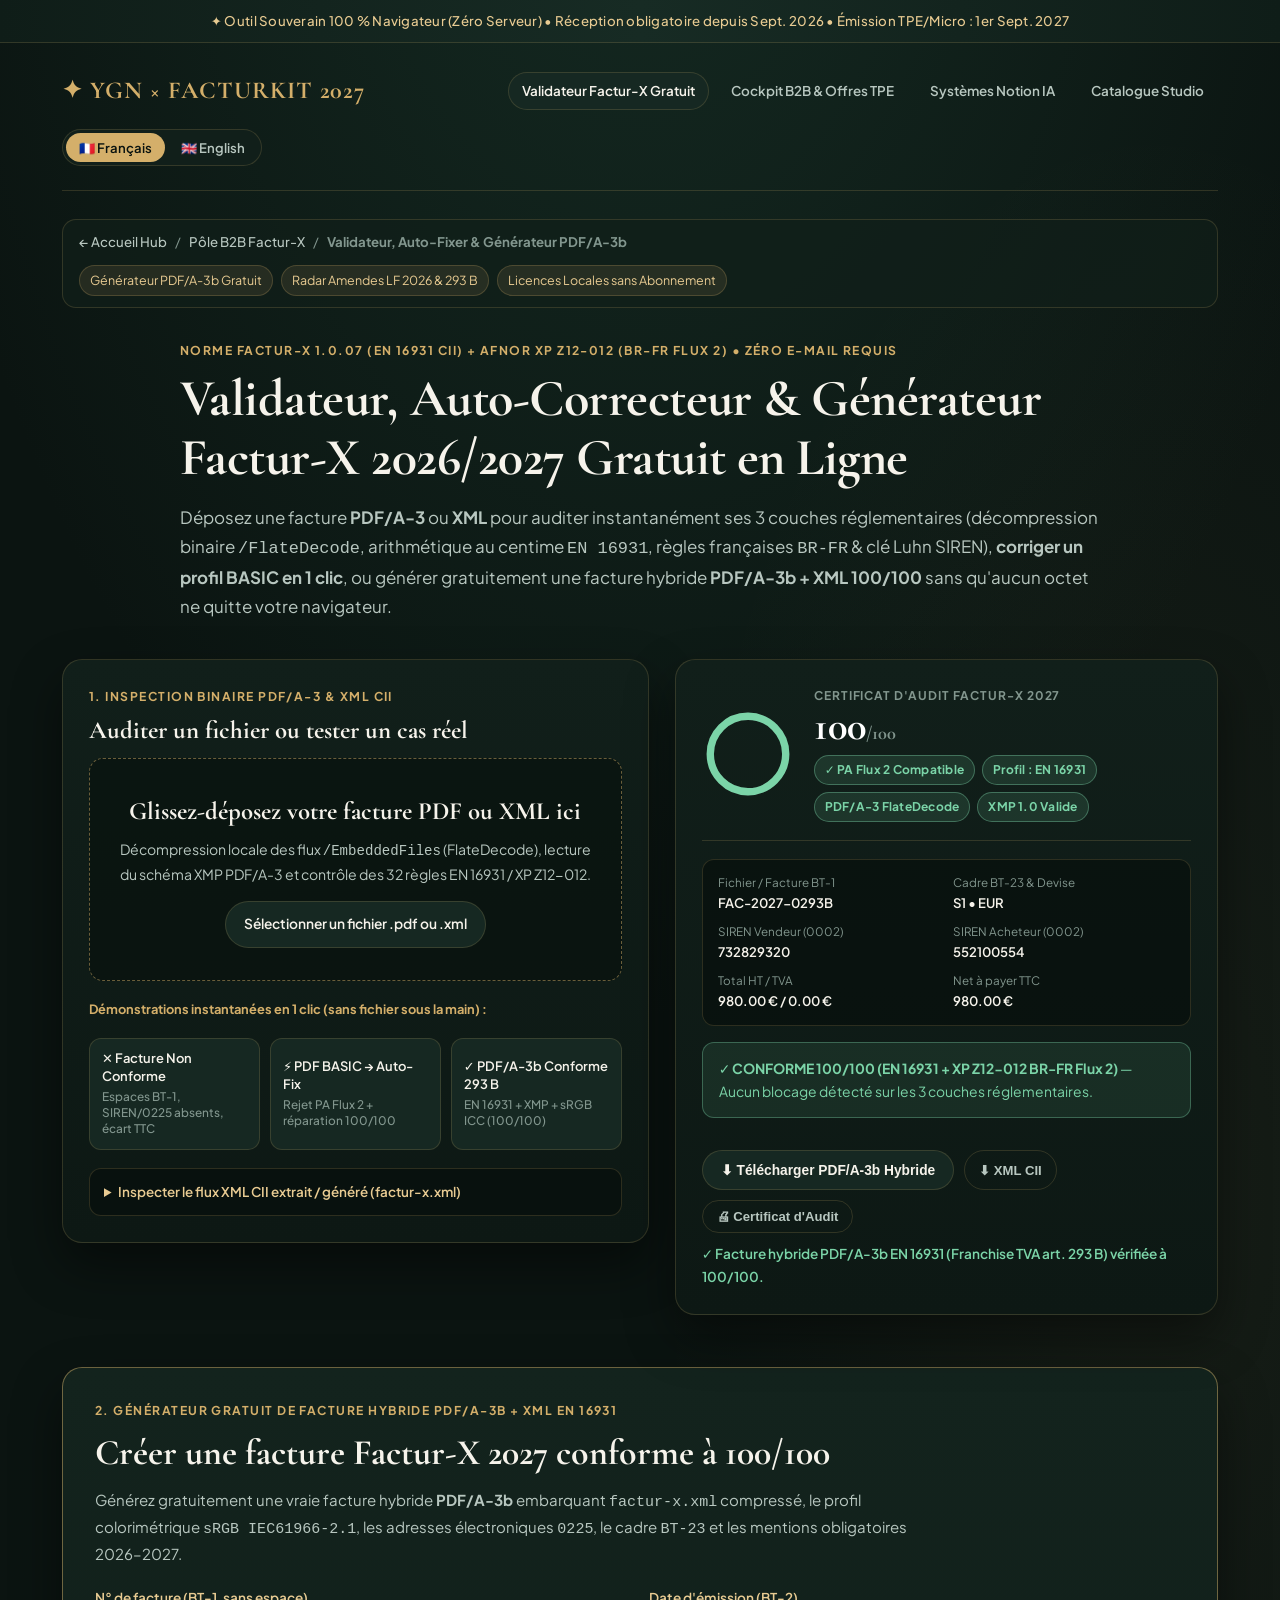
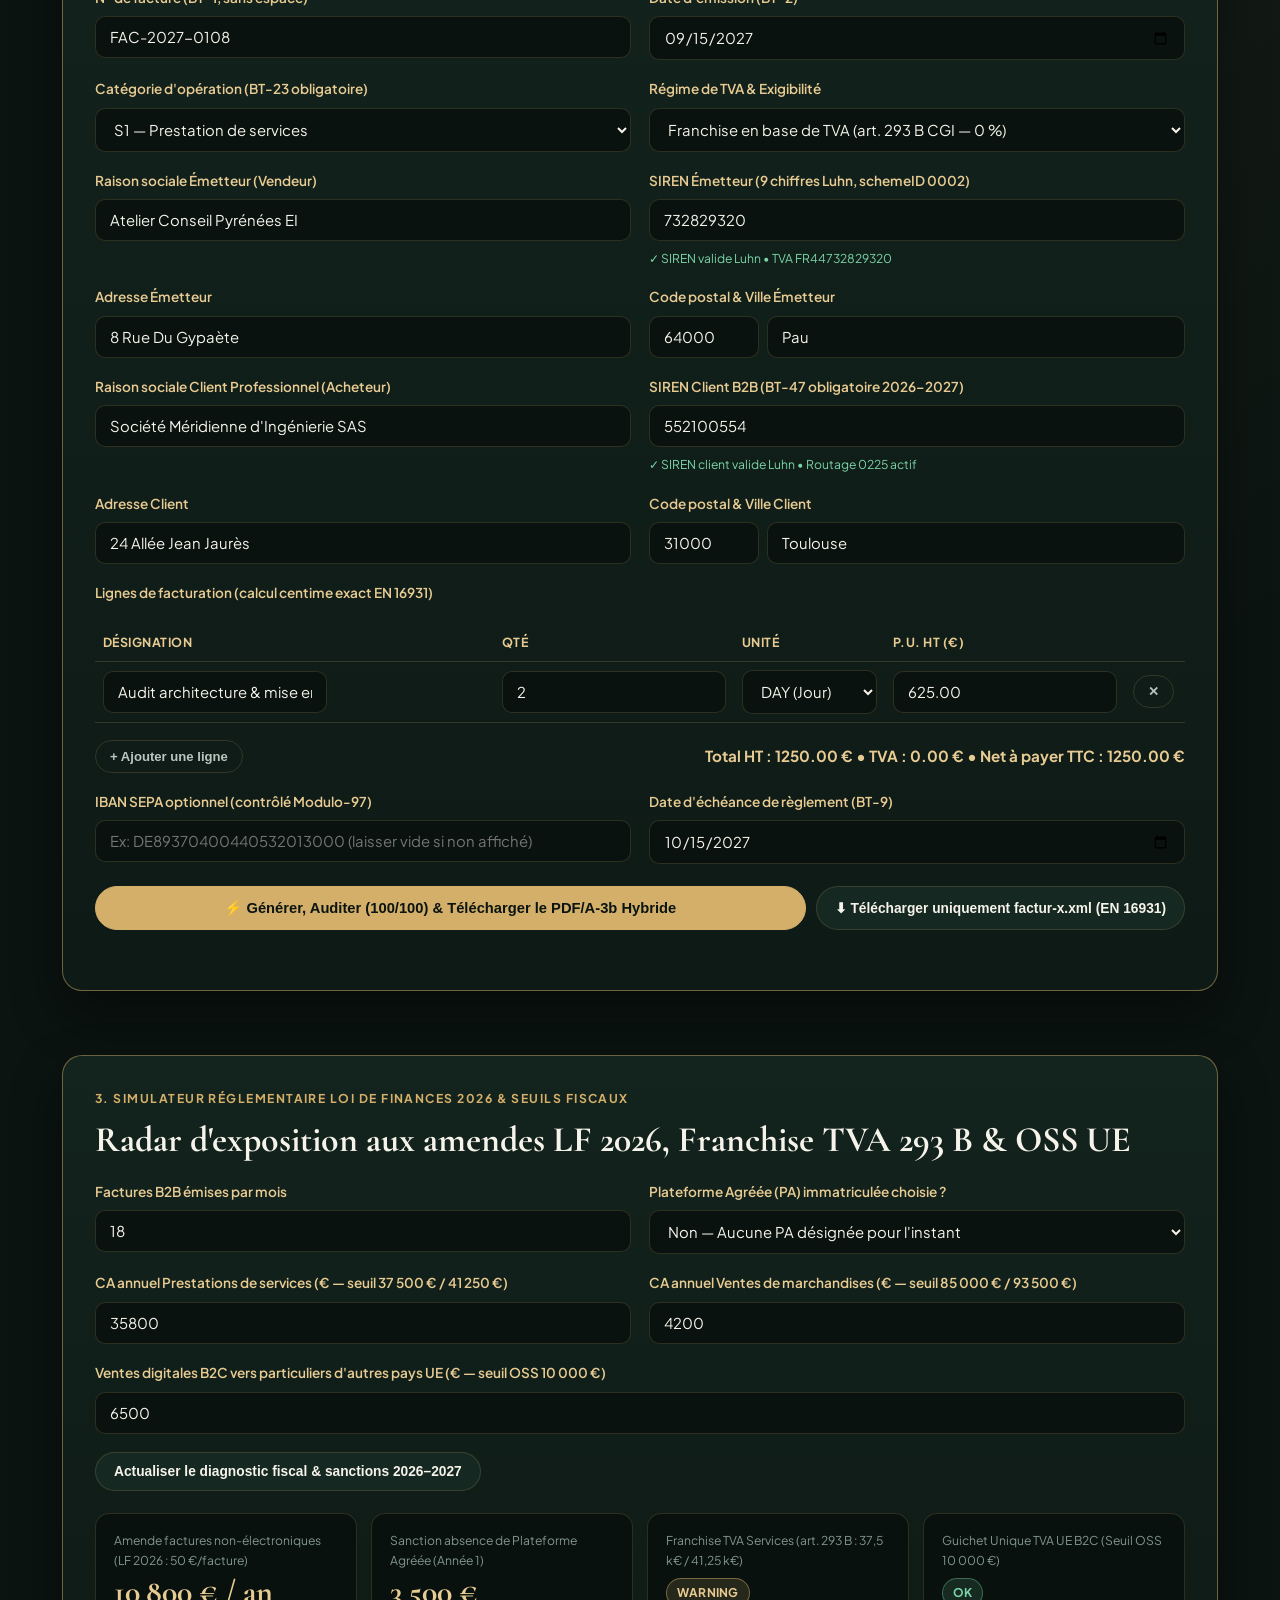
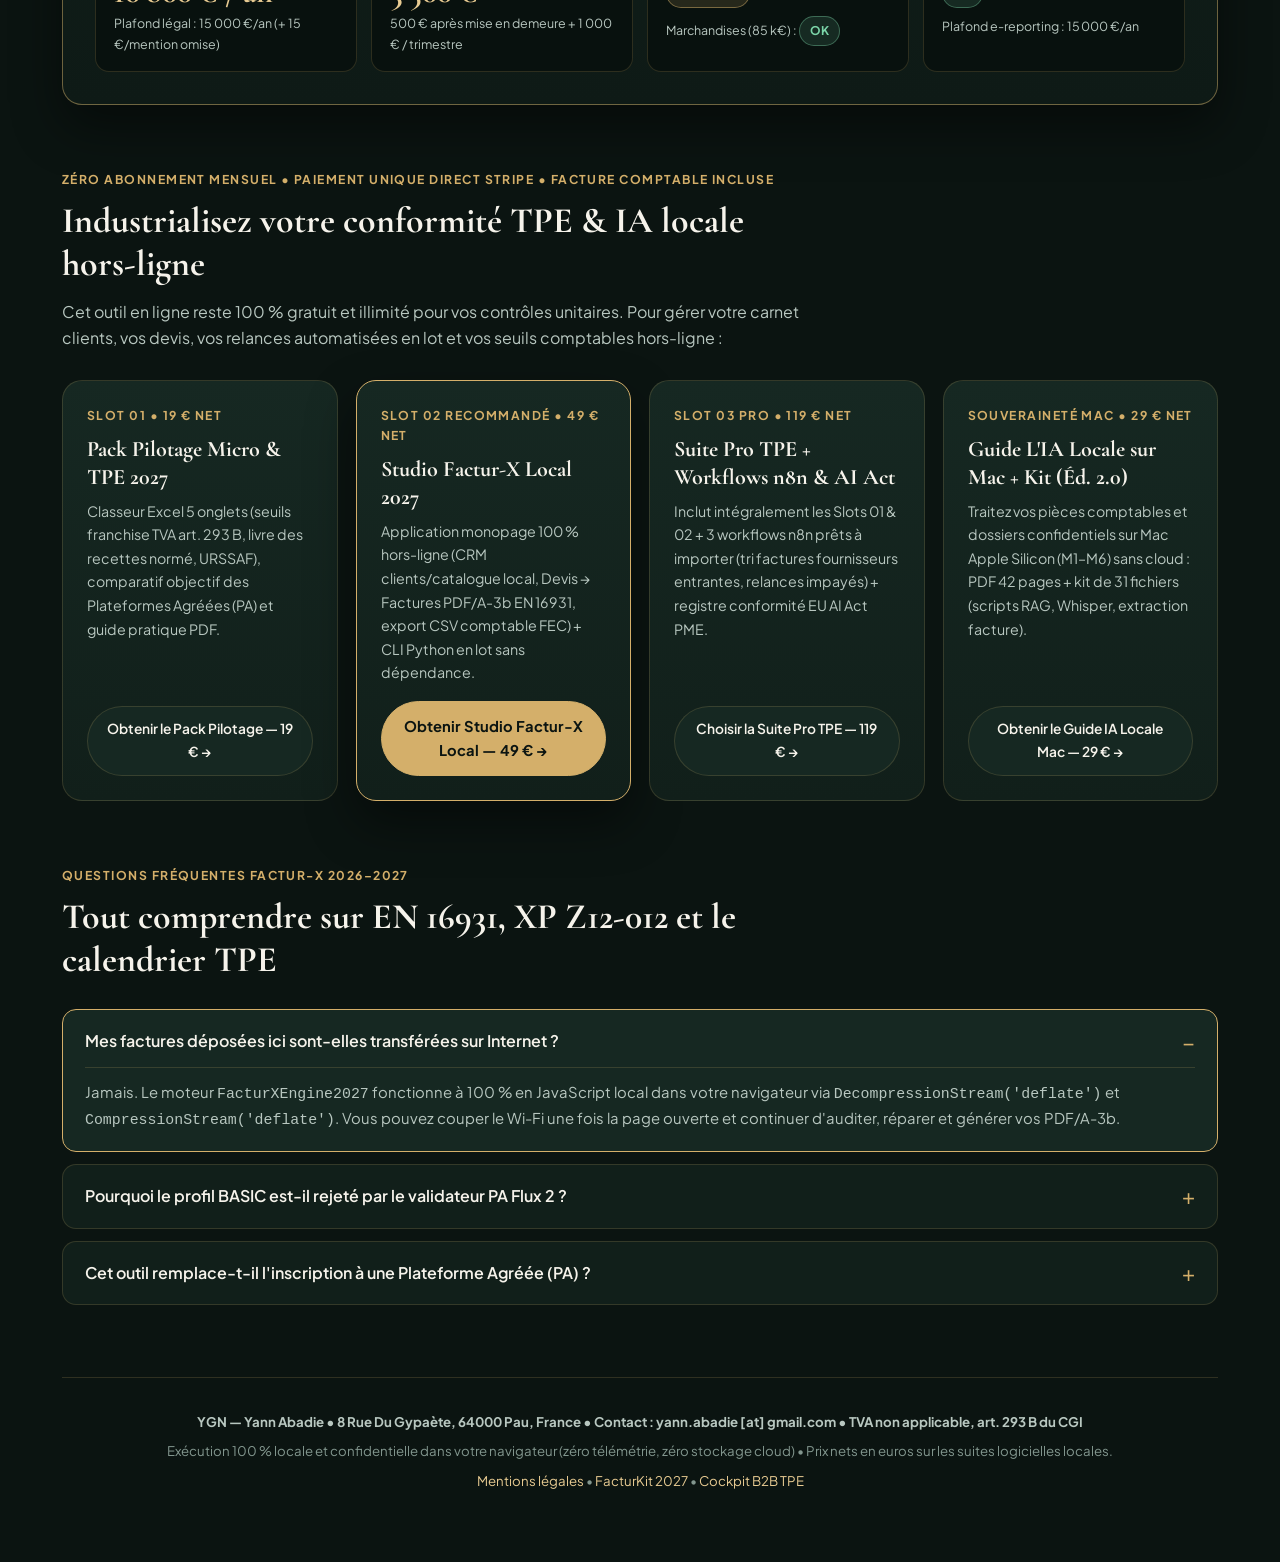
==== index.html @ 2a2b37cd "feat: validateur Factur-X gratuit 2026/2027" ====
<!DOCTYPE html>
<html lang="fr">
<head>
  <meta charset="UTF-8" />
  <meta name="viewport" content="width=device-width, initial-scale=1.0" />
  <title>Validateur, Auto-Correcteur &amp; Générateur Factur-X 2026/2027 Gratuit (EN 16931 + BR-FR) | YGN × FacturKit</title>
  <meta name="description" content="Outil web gratuit 100 % local (zéro envoi serveur) : validez vos factures PDF/A-3 et XML Factur-X 1.0.07 (EN 16931 + AFNOR XP Z12-012 BR-FR Flux 2), corrigez automatiquement un profil BASIC, générez un PDF/A-3b conforme et calculez vos risques LF 2026 / TVA 293 B." />
  <meta name="keywords" content="validateur factur-x gratuit, générateur factur-x en ligne gratuit, en 16931 xp z12-012 br-fr, auto-fix factur-x basic vers en 16931, facturation électronique 2026 2027 micro-entreprise tpe" />
  <link rel="canonical" href="https://yannabadie.github.io/validateur-factur-x/" />
  <meta property="og:type" content="website" />
  <meta property="og:title" content="Validateur &amp; Générateur Factur-X 2026/2027 Gratuit (100 % Navigateur — EN 16931 / BR-FR)" />
  <meta property="og:description" content="Audit PDF/A-3 FlateDecode, validation 3 couches EN 16931 + XP Z12-012, auto-correction en 1 clic, générateur PDF/A-3b hybride et radar fiscal LF 2026." />
  <meta property="og:url" content="https://yannabadie.github.io/validateur-factur-x/" />
  <meta property="og:image" content="https://yannabadie.github.io/validateur-factur-x/previews/b2b_facturkit_pass_preview_800.jpg" />
  <link rel="stylesheet" href="./studio_seo.css" />
  <script type="application/ld+json">
{
  "@context": "https://schema.org",
  "@type": "SoftwareApplication",
  "name": "Validateur, Auto-Correcteur & Générateur Factur-X 2026/2027 (EN 16931 + XP Z12-012)",
  "applicationCategory": "BusinessApplication",
  "operatingSystem": "All (100% Client-Side Web Browser)",
  "url": "https://yannabadie.github.io/validateur-factur-x/",
  "description": "Extracteur PDF/A-3 FlateDecode, validateur Factur-X 1.0.07 EN 16931 et AFNOR XP Z12-012 (BR-FR Flux 2), auto-correcteur 1 clic, générateur PDF/A-3b hybride et simulateur d'amendes LF 2026 / franchise TVA art. 293 B.",
  "offers": {
    "@type": "Offer",
    "price": "0.00",
    "priceCurrency": "EUR"
  },
  "author": {
    "@type": "Organization",
    "name": "YGN — FacturKit 2027"
  }
}
  </script>
  <script type="application/ld+json">
{
  "@context": "https://schema.org",
  "@type": "Product",
  "name": "Studio Factur-X Local 2027 — Logiciel B2B Hors-Ligne Sans Abonnement (EN 16931 / PDF-A3b)",
  "description": "Suite logicielle locale et confidentielle pour TPE, micro-entrepreneurs et cabinets : Studio Web hors-ligne monopage, CLI Python en lot, générateur devis/factures hybrides PDF/A-3b EN 16931 et contrôle Luhn SIREN / BR-FR.",
  "image": [
    "https://yannabadie.github.io/validateur-factur-x/previews/b2b_facturkit_pass_preview_800.jpg"
  ],
  "sku": "FK27-S02-STUDIO",
  "brand": {
    "@type": "Brand",
    "name": "YGN — FacturKit 2027"
  },
  "offers": {
    "@type": "Offer",
    "url": "https://buy.stripe.com/4gMcN40sY41Zf5N1aV2cg06",
    "price": "49.00",
    "priceCurrency": "EUR",
    "availability": "https://schema.org/InStock",
    "priceValidUntil": "2027-12-31",
    "seller": {
      "@type": "Organization",
      "name": "YGN — Yann Abadie"
    }
  }
}
  </script>
  <script type="application/ld+json">
{
  "@context": "https://schema.org",
  "@type": "FAQPage",
  "mainEntity": [
    {
      "@type": "Question",
      "name": "Mes factures PDF ou XML sont-elles envoyées sur un serveur lors de l'audit ?",
      "acceptedAnswer": {
        "@type": "Answer",
        "text": "Non. L'extraction du flux FlateDecode PDF/A-3, l'analyse XML CII D16B, l'auto-correction EN 16931 et la génération PDF/A-3b s'exécutent intégralement dans la mémoire locale de votre navigateur via les API Web Streams natives. Aucune donnée fiscale ou client ne quitte votre poste."
      }
    },
    {
      "@type": "Question",
      "name": "Pourquoi une facture Factur-X au profil MINIMUM ou BASIC est-elle signalée comme rejetée en Flux 2 ?",
      "acceptedAnswer": {
        "@type": "Answer",
        "text": "Dans le cadre de la réforme française 2026-2027 (norme AFNOR XP Z12-012), le socle cible exigé par les Plateformes Agréées (PA) pour l'échange inter-entreprises en Flux 2 est le profil EN 16931 (ou EXTENDED), incluant le cadre BT-23, les adresses électroniques schemeID 0225 et les notes codifiées PMD/PMT/AAB."
      }
    },
    {
      "@type": "Question",
      "name": "Quelles sont les sanctions prévues par la Loi de Finances 2026 en cas de non-conformité ?",
      "acceptedAnswer": {
        "@type": "Answer",
        "text": "L'article 1737 II du CGI prévoit une amende de 50 € par facture non émise au format électronique structuré (plafonnée à 15 000 € par an), 15 € par mention obligatoire manquante ou inexacte, ainsi qu'une pénalité d'absence de désignation de Plateforme Agréée (500 € après mise en demeure puis 1 000 € par trimestre)."
      }
    },
    {
      "@type": "Question",
      "name": "Comment fonctionne la Franchise en base de TVA (art. 293 B du CGI) dans un XML EN 16931 ?",
      "acceptedAnswer": {
        "@type": "Answer",
        "text": "Une facture en franchise de TVA doit déclarer un code catégorie TVA 'E' à 0.00 %, le code motif officiel 'VATEX-FR-FRANCHISE', la mention 'TVA non applicable, art. 293 B du CGI' et un identifiant fiscal vendeur SpecifiedTaxRegistration avec schemeID='FC' (SIREN) ou 'VA'."
      }
    }
  ]
}
  </script>
  <style>
    .fx-hero {
      max-width: 920px;
      margin: 0 auto 38px;
      text-align: left;
    }
    .fx-workspace-tabs {
      display: flex;
      gap: 10px;
      flex-wrap: wrap;
      margin-bottom: 24px;
      padding-bottom: 14px;
      border-bottom: 1px solid var(--border-subtle);
    }
    .fx-tab-btn {
      background: var(--surface-1);
      color: var(--text-soft);
      border: 1px solid var(--border-subtle);
      border-radius: var(--radius-pill);
      padding: 10px 18px;
      font-family: inherit;
      font-size: 0.88rem;
      font-weight: 600;
      cursor: pointer;
      transition: background 0.18s ease, color 0.18s ease, border-color 0.18s ease;
    }
    .fx-tab-btn:hover {
      color: var(--text-main);
      border-color: var(--border-strong);
    }
    .fx-tab-btn.active {
      background: var(--gold);
      color: #08110e;
      border-color: var(--gold);
    }
    .fx-audit-layout {
      display: grid;
      grid-template-columns: 1.08fr 1fr;
      gap: 26px;
      align-items: start;
      margin-bottom: 52px;
    }
    .fx-panel {
      background: linear-gradient(180deg, var(--surface-1) 0%, #0d1814 100%);
      border: 1px solid var(--border-subtle);
      border-radius: var(--radius-lg);
      padding: 26px;
      box-shadow: var(--shadow-elevated);
    }
    .fx-dropzone {
      border: 1.5px dashed var(--border-strong);
      border-radius: var(--radius-md);
      background: rgba(9, 18, 15, 0.72);
      padding: 32px 22px;
      text-align: center;
      cursor: pointer;
      transition: background 0.2s ease, border-color 0.2s ease, transform 0.18s ease;
    }
    .fx-dropzone:hover,
    .fx-dropzone.dragover {
      background: rgba(28, 50, 42, 0.68);
      border-color: var(--gold-bright);
      transform: translateY(-1px);
    }
    .fx-dropzone-title {
      font-family: 'Cormorant Garamond', Georgia, serif;
      font-size: 1.55rem;
      font-weight: 700;
      color: var(--text-main);
      margin-bottom: 6px;
    }
    .fx-dropzone-sub {
      font-size: 0.88rem;
      color: var(--text-soft);
      max-width: 480px;
      margin: 0 auto 14px;
    }
    .fx-demo-bar {
      display: grid;
      grid-template-columns: repeat(3, 1fr);
      gap: 10px;
      margin-top: 18px;
    }
    .fx-demo-btn {
      background: var(--surface-2);
      color: var(--text-main);
      border: 1px solid var(--border-subtle);
      border-radius: 12px;
      padding: 11px 12px;
      font-family: inherit;
      font-size: 0.81rem;
      font-weight: 600;
      text-align: left;
      cursor: pointer;
      line-height: 1.38;
      transition: border-color 0.18s ease, background 0.18s ease, transform 0.18s ease;
    }
    .fx-demo-btn:hover {
      border-color: var(--gold);
      background: var(--surface-3);
      transform: translateY(-1px);
    }
    .fx-demo-btn small {
      display: block;
      color: var(--text-muted);
      font-weight: 500;
      margin-top: 3px;
      font-size: 0.74rem;
    }
    .fx-score-header {
      display: flex;
      align-items: center;
      gap: 20px;
      padding-bottom: 18px;
      margin-bottom: 18px;
      border-bottom: 1px solid var(--border-subtle);
    }
    .fx-gauge {
      width: 92px;
      height: 92px;
      flex-shrink: 0;
    }
    .fx-gauge-bg {
      fill: none;
      stroke: rgba(255, 255, 255, 0.08);
      stroke-width: 8;
    }
    .fx-gauge-fg {
      fill: none;
      stroke: var(--gold);
      stroke-width: 8;
      stroke-linecap: round;
      transform: rotate(-90deg);
      transform-origin: 50% 50%;
      transition: stroke-dashoffset 0.35s ease, stroke 0.25s ease;
    }
    .fx-score-big {
      font-family: 'Cormorant Garamond', Georgia, serif;
      font-size: 2.55rem;
      font-weight: 700;
      line-height: 1;
      color: #fff;
    }
    .fx-badge-row {
      display: flex;
      flex-wrap: wrap;
      gap: 7px;
      margin-top: 8px;
    }
    .fx-pill {
      display: inline-flex;
      align-items: center;
      padding: 4px 10px;
      border-radius: var(--radius-pill);
      font-size: 0.75rem;
      font-weight: 700;
      letter-spacing: 0.02em;
      border: 1px solid var(--border-subtle);
      background: var(--surface-2);
      color: var(--text-soft);
    }
    .fx-pill.ok {
      background: rgba(123, 212, 168, 0.13);
      color: var(--success);
      border-color: rgba(123, 212, 168, 0.38);
    }
    .fx-pill.err {
      background: rgba(240, 140, 140, 0.13);
      color: var(--danger);
      border-color: rgba(240, 140, 140, 0.38);
    }
    .fx-pill.warn {
      background: rgba(212, 175, 106, 0.15);
      color: var(--gold-bright);
      border-color: var(--border-strong);
    }
    .fx-summary-kv {
      display: grid;
      grid-template-columns: repeat(2, 1fr);
      gap: 8px 14px;
      background: rgba(7, 14, 12, 0.65);
      border: 1px solid var(--border-subtle);
      border-radius: 12px;
      padding: 13px 15px;
      margin-bottom: 16px;
      font-size: 0.82rem;
    }
    .fx-summary-kv div span {
      color: var(--text-muted);
      display: block;
      font-size: 0.73rem;
    }
    .fx-summary-kv div strong {
      color: var(--text-main);
      font-weight: 600;
    }
    .fx-error-list {
      display: flex;
      flex-direction: column;
      gap: 9px;
      max-height: 310px;
      overflow-y: auto;
      margin-bottom: 16px;
    }
    .fx-error-item {
      background: rgba(240, 140, 140, 0.07);
      border: 1px solid rgba(240, 140, 140, 0.28);
      border-radius: 10px;
      padding: 10px 13px;
      font-size: 0.83rem;
      color: var(--text-main);
    }
    .fx-error-item code {
      font-weight: 700;
      color: var(--danger);
      margin-right: 6px;
    }
    .fx-ok-banner {
      background: rgba(123, 212, 168, 0.1);
      border: 1px solid rgba(123, 212, 168, 0.35);
      border-radius: 12px;
      padding: 14px 16px;
      font-size: 0.87rem;
      color: var(--success);
      margin-bottom: 16px;
    }
    .fx-lines-table {
      width: 100%;
      border-collapse: collapse;
      margin-top: 12px;
      font-size: 0.85rem;
    }
    .fx-lines-table th,
    .fx-lines-table td {
      padding: 8px 8px;
      border-bottom: 1px solid var(--border-subtle);
      text-align: left;
    }
    .fx-lines-table th {
      color: var(--gold-bright);
      font-size: 0.78rem;
      text-transform: uppercase;
      letter-spacing: 0.04em;
    }
    .fx-radar-kpis {
      display: grid;
      grid-template-columns: repeat(auto-fit, minmax(210px, 1fr));
      gap: 14px;
      margin-top: 22px;
    }
    .fx-kpi-card {
      background: #08110e;
      border: 1px solid var(--border-subtle);
      border-radius: var(--radius-md);
      padding: 16px 18px;
    }
    .fx-kpi-val {
      font-family: 'Cormorant Garamond', Georgia, serif;
      font-size: 2rem;
      font-weight: 700;
      color: var(--gold-bright);
      line-height: 1.1;
      margin: 4px 0;
    }
    .fx-offers-grid {
      display: grid;
      grid-template-columns: repeat(auto-fit, minmax(255px, 1fr));
      gap: 18px;
      margin-top: 24px;
    }
    .fx-offer-card {
      background: linear-gradient(180deg, var(--surface-2) 0%, var(--surface-1) 100%);
      border: 1px solid var(--border-subtle);
      border-radius: var(--radius-lg);
      padding: 24px;
      display: flex;
      flex-direction: column;
      justify-content: space-between;
      gap: 16px;
    }
    .fx-offer-card.featured {
      border-color: var(--gold);
      box-shadow: var(--shadow-elevated);
    }
    .fx-luhn-hint {
      font-size: 0.76rem;
      color: var(--text-muted);
    }
    .fx-luhn-hint.ok { color: var(--success); }
    .fx-luhn-hint.err { color: var(--danger); }

    @media (max-width: 960px) {
      .fx-audit-layout {
        grid-template-columns: 1fr;
      }
      .fx-demo-bar {
        grid-template-columns: 1fr;
      }
    }
    @media print {
      .topbar, .site-header, .breadcrumb-bar, .fx-workspace-tabs, #section-generator, #section-radar, #section-b2b-offers, #section-faq, .site-footer, .fx-demo-bar, #facturx-dropzone {
        display: none !important;
      }
      body {
        background: #fff !important;
        color: #111 !important;
      }
      .fx-panel {
        background: #fff !important;
        color: #111 !important;
        border: 1px solid #ccc !important;
        box-shadow: none !important;
      }
    }
  </style>
</head>
<body>
  <div class="topbar">
    <span data-lang="fr">✦ Outil Souverain 100 % Navigateur (Zéro Serveur) • Réception obligatoire depuis Sept. 2026 • Émission TPE/Micro : 1er Sept. 2027</span>
    <span data-lang="en">✦ 100% Client-Side Browser Engine (Zero Server Upload) • Mandatory Reception Live • French SME Issuance: Sept 1, 2027</span>
  </div>

  <div class="container">
    <header class="site-header">
      <a id="brand-home-link" class="brand-link" href="https://yannabadie.github.io/cozy-festive-studio-2026/">✦ YGN × FACTURKIT 2027</a>
      <nav class="header-nav" aria-label="Navigation principale">
        <a class="nav-link current" href="./">
          <span data-lang="fr">Validateur Factur-X Gratuit</span>
          <span data-lang="en">Free Factur-X Validator</span>
        </a>
        <a class="nav-link" href="#section-b2b-offers">
          <span data-lang="fr">Cockpit B2B &amp; Offres TPE</span>
          <span data-lang="en">B2B Cockpit &amp; SME Suites</span>
        </a>
        <a class="nav-link" href="https://yannabadie.github.io/cozy-festive-studio-2026/planner-digital-ipad-2027-notion-ia-tdah.html">
          <span data-lang="fr">Systèmes Notion IA</span>
          <span data-lang="en">Notion AI Systems</span>
        </a>
        <a class="nav-link" href="https://yannabadie.github.io/cozy-festive-studio-2026/">
          <span data-lang="fr">Catalogue Studio</span>
          <span data-lang="en">Studio Hub</span>
        </a>
      </nav>
      <div class="lang-switch" role="group" aria-label="Sélecteur de langue">
        <button id="btn-fr" type="button" class="active" onclick="setLang('fr')">🇫🇷 Français</button>
        <button id="btn-en" type="button" onclick="setLang('en')">🇬🇧 English</button>
      </div>
    </header>

    <nav class="breadcrumb-bar" aria-label="Fil d'Ariane">
      <div class="breadcrumb-trail">
        <a href="https://yannabadie.github.io/cozy-festive-studio-2026/"><span data-lang="fr">← Accueil Hub</span><span data-lang="en">← Hub Home</span></a>
        <span>/</span>
        <a href="#section-b2b-offers"><span data-lang="fr">Pôle B2B Factur-X</span><span data-lang="en">B2B Factur-X Hub</span></a>
        <span>/</span>
        <strong><span data-lang="fr">Validateur, Auto-Fixer &amp; Générateur PDF/A-3b</span><span data-lang="en">Validator, Auto-Fixer &amp; PDF/A-3b Generator</span></strong>
      </div>
      <div class="sibling-pills">
        <a href="#section-generator"><span data-lang="fr">Générateur PDF/A-3b Gratuit</span><span data-lang="en">Free PDF/A-3b Generator</span></a>
        <a href="#section-radar"><span data-lang="fr">Radar Amendes LF 2026 &amp; 293 B</span><span data-lang="en">LF 2026 Fine &amp; VAT Radar</span></a>
        <a href="#section-b2b-offers"><span data-lang="fr">Licences Locales sans Abonnement</span><span data-lang="en">One-Time Local Suites</span></a>
      </div>
    </nav>

    <main>
      <section class="fx-hero">
        <div class="eyebrow">
          <span data-lang="fr">Norme Factur-X 1.0.07 (EN 16931 CII) + AFNOR XP Z12-012 (BR-FR Flux 2) • Zéro E-mail Requis</span>
          <span data-lang="en">Factur-X 1.0.07 (EN 16931 CII) + French XP Z12-012 (BR-FR Flux 2) • Zero Email Gate</span>
        </div>
        <h1>
          <span data-lang="fr">Validateur, Auto-Correcteur &amp; Générateur Factur-X 2026/2027 Gratuit en Ligne</span>
          <span data-lang="en">Free Client-Side Factur-X 2026/2027 Validator, Auto-Fixer &amp; Hybrid PDF/A-3b Generator</span>
        </h1>
        <p class="lead">
          <span data-lang="fr">Déposez une facture <strong>PDF/A-3</strong> ou <strong>XML</strong> pour auditer instantanément ses 3 couches réglementaires (décompression binaire <code>/FlateDecode</code>, arithmétique au centime <code>EN 16931</code>, règles françaises <code>BR-FR</code> &amp; clé Luhn SIREN), <strong>corriger un profil BASIC en 1 clic</strong>, ou générer gratuitement une facture hybride <strong>PDF/A-3b + XML 100/100</strong> sans qu'aucun octet ne quitte votre navigateur.</span>
          <span data-lang="en">Drop any <strong>PDF/A-3</strong> or <strong>XML</strong> invoice to inspect all 3 compliance layers locally in your browser (<code>/FlateDecode</code> stream extraction, cent-exact <code>EN 16931</code> totals, French PA Flux 2 <code>BR-FR</code> rules &amp; Luhn SIREN), <strong>auto-upgrade BASIC invoices in 1 click</strong>, or generate a 100/100 hybrid <strong>PDF/A-3b</strong> invoice offline.</span>
        </p>
      </section>

      <!-- 1. INTERACTIVE 3-LAYER VALIDATOR & 1-CLICK AUTO-FIXER -->
      <section id="section-validator" class="fx-audit-layout" aria-label="Inspecteur et Auto-Correcteur Factur-X">
        <div class="fx-panel">
          <div class="eyebrow">
            <span data-lang="fr">1. Inspection Binaire PDF/A-3 &amp; XML CII</span>
            <span data-lang="en">1. Binary PDF/A-3 &amp; CII XML Inspector</span>
          </div>
          <h2 style="font-size:1.55rem;margin-bottom:12px;">
            <span data-lang="fr">Auditer un fichier ou tester un cas réel</span>
            <span data-lang="en">Audit an Invoice File or Run a Live Case</span>
          </h2>

          <div id="facturx-dropzone" class="fx-dropzone" tabindex="0" role="button" aria-label="Déposer une facture PDF ou XML Factur-X">
            <input id="facturx-file-input" type="file" accept=".pdf,.xml,application/pdf,text/xml,application/xml" style="display:none;" />
            <div class="fx-dropzone-title">
              <span data-lang="fr">Glissez-déposez votre facture PDF ou XML ici</span>
              <span data-lang="en">Drag &amp; Drop your Factur-X PDF or XML here</span>
            </div>
            <p class="fx-dropzone-sub">
              <span data-lang="fr">Décompression locale des flux <code>/EmbeddedFiles</code> (FlateDecode), lecture du schéma XMP PDF/A-3 et contrôle des 32 règles EN 16931 / XP Z12-012.</span>
              <span data-lang="en">Local decompression of <code>/EmbeddedFiles</code> (FlateDecode), PDF/A-3 XMP inspection, and 32-rule EN 16931 / XP Z12-012 check.</span>
            </p>
            <span class="btn-secondary" style="pointer-events:none;">
              <span data-lang="fr">Sélectionner un fichier .pdf ou .xml</span>
              <span data-lang="en">Choose a .pdf or .xml file</span>
            </span>
          </div>

          <div style="margin-top:18px;">
            <div style="font-size:0.8rem;font-weight:700;color:var(--gold);margin-bottom:6px;">
              <span data-lang="fr">Démonstrations instantanées en 1 clic (sans fichier sous la main) :</span>
              <span data-lang="en">1-Click Instant Live Simulations:</span>
            </div>
            <div class="fx-demo-bar">
              <button id="btn-demo-non-conforme" type="button" class="fx-demo-btn">
                <span data-lang="fr">✕ Facture Non Conforme</span>
                <span data-lang="en">✕ Non-Compliant XML</span>
                <small>
                  <span data-lang="fr">Espaces BT-1, SIREN/0225 absents, écart TTC</span>
                  <span data-lang="en">BT-1 spaces, missing SIREN/0225 &amp; math error</span>
                </small>
              </button>
              <button id="btn-demo-basic-autofix" type="button" class="fx-demo-btn">
                <span data-lang="fr">⚡ PDF BASIC → Auto-Fix</span>
                <span data-lang="en">⚡ BASIC PDF → Auto-Fix</span>
                <small>
                  <span data-lang="fr">Rejet PA Flux 2 + réparation 100/100</span>
                  <span data-lang="en">PA Flux 2 reject + 1-click EN 16931 upgrade</span>
                </small>
              </button>
              <button id="btn-demo-conforme-293b" type="button" class="fx-demo-btn">
                <span data-lang="fr">✓ PDF/A-3b Conforme 293 B</span>
                <span data-lang="en">✓ Compliant 293 B PDF/A-3b</span>
                <small>
                  <span data-lang="fr">EN 16931 + XMP + sRGB ICC (100/100)</span>
                  <span data-lang="en">EN 16931 + XMP + sRGB ICC (100/100)</span>
                </small>
              </button>
            </div>
          </div>

          <details style="margin-top:18px;border:1px solid var(--border-subtle);border-radius:12px;padding:12px 14px;background:#08110e;">
            <summary style="cursor:pointer;font-size:0.84rem;font-weight:600;color:var(--gold-bright);">
              <span data-lang="fr">Inspecter le flux XML CII extrait / généré (factur-x.xml)</span>
              <span data-lang="en">Inspect Extracted / Generated CII XML Stream (factur-x.xml)</span>
            </summary>
            <pre id="facturx-xml-inspector" style="margin-top:10px;font-size:0.76rem;color:#cfe3da;max-height:220px;overflow:auto;white-space:pre-wrap;word-break:break-word;"></pre>
          </details>
        </div>

        <!-- Right Audit Certificate & Auto-Fix Panel -->
        <div id="facturx-audit-results" class="fx-panel" aria-live="polite">
          <div class="fx-score-header">
            <svg class="fx-gauge" viewBox="0 0 100 100" aria-hidden="true">
              <circle class="fx-gauge-bg" cx="50" cy="50" r="41"></circle>
              <circle id="fx-gauge-circle" class="fx-gauge-fg" cx="50" cy="50" r="41" stroke-dasharray="257.6" stroke-dashoffset="0"></circle>
            </svg>
            <div>
              <div style="font-size:0.75rem;text-transform:uppercase;letter-spacing:0.08em;color:var(--text-muted);font-weight:700;">
                <span data-lang="fr">Certificat d'Audit Factur-X 2027</span>
                <span data-lang="en">Factur-X 2027 Compliance Certificate</span>
              </div>
              <div class="fx-score-big"><span id="fx-score-num">100</span><span style="font-size:1.15rem;color:var(--text-muted);">/100</span></div>
              <div id="fx-badges-container" class="fx-badge-row"></div>
            </div>
          </div>

          <div id="fx-summary-grid" class="fx-summary-kv"></div>
          <div id="fx-verdict-banner"></div>
          <div id="fx-errors-container" class="fx-error-list"></div>

          <div class="btn-row" style="margin-top:14px;">
            <button id="btn-autofix-facturx" type="button" class="btn-primary" style="display:none;">
              <span data-lang="fr">⚡ Auto-Corriger en EN 16931 + BR-FR (100/100)</span>
              <span data-lang="en">⚡ Auto-Fix to EN 16931 + BR-FR (100/100)</span>
            </button>
            <button id="btn-download-audited-pdf" type="button" class="btn-secondary">
              <span data-lang="fr">⬇ Télécharger PDF/A-3b Hybride</span>
              <span data-lang="en">⬇ Download Hybrid PDF/A-3b</span>
            </button>
            <button id="btn-download-audited-xml" type="button" class="btn-ghost">
              <span data-lang="fr">⬇ XML CII</span>
              <span data-lang="en">⬇ CII XML</span>
            </button>
            <button id="btn-print-certificate" type="button" class="btn-ghost" onclick="window.print()">
              <span data-lang="fr">🖨 Certificat d'Audit</span>
              <span data-lang="en">🖨 Print Certificate</span>
            </button>
          </div>
          <div id="fx-audit-status" class="status-msg"></div>
        </div>
      </section>

      <!-- 2. FREE HYBRID PDF/A-3b + EN 16931 INVOICE GENERATOR -->
      <section id="section-generator" class="section-block">
        <div class="configurator-card">
          <div class="eyebrow">
            <span data-lang="fr">2. Générateur Gratuit de Facture Hybride PDF/A-3b + XML EN 16931</span>
            <span data-lang="en">2. Free Hybrid PDF/A-3b + EN 16931 Invoice Generator</span>
          </div>
          <h2>
            <span data-lang="fr">Créer une facture Factur-X 2027 conforme à 100/100</span>
            <span data-lang="en">Generate a 100/100 Compliant Factur-X 2027 Invoice</span>
          </h2>
          <p style="color:var(--text-soft);font-size:0.94rem;max-width:820px;">
            <span data-lang="fr">Générez gratuitement une vraie facture hybride <strong>PDF/A-3b</strong> embarquant <code>factur-x.xml</code> compressé, le profil colorimétrique <code>sRGB IEC61966-2.1</code>, les adresses électroniques <code>0225</code>, le cadre <code>BT-23</code> et les mentions obligatoires 2026–2027.</span>
            <span data-lang="en">Create a genuine hybrid <strong>PDF/A-3b</strong> invoice embedding compressed <code>factur-x.xml</code>, <code>sRGB IEC61966-2.1</code> OutputIntent, <code>0225</code> routing IDs, <code>BT-23</code> billing framework, and mandatory French 2026–2027 disclosures.</span>
          </p>

          <form id="facturx-generator-form">
            <div class="form-grid">
              <div class="form-group">
                <label for="gen-invoice-id"><span data-lang="fr">N° de facture (BT-1, sans espace)</span><span data-lang="en">Invoice Number (BT-1, no spaces)</span></label>
                <input id="gen-invoice-id" class="form-control" type="text" value="FAC-2027-0108" maxlength="35" required />
              </div>
              <div class="form-group">
                <label for="gen-issue-date"><span data-lang="fr">Date d'émission (BT-2)</span><span data-lang="en">Issue Date (BT-2)</span></label>
                <input id="gen-issue-date" class="form-control" type="date" value="2027-09-15" required />
              </div>
              <div class="form-group">
                <label for="gen-op-category"><span data-lang="fr">Catégorie d'opération (BT-23 obligatoire)</span><span data-lang="en">Operation Category (Mandatory BT-23)</span></label>
                <select id="gen-op-category" class="form-control">
                  <option value="S1">S1 — Prestation de services</option>
                  <option value="B1">B1 — Livraison de biens</option>
                  <option value="M1">M1 — Opération mixte (biens &amp; services)</option>
                </select>
              </div>
              <div class="form-group">
                <label for="gen-tax-regime"><span data-lang="fr">Régime de TVA &amp; Exigibilité</span><span data-lang="en">VAT Regime &amp; Tax Point</span></label>
                <select id="gen-tax-regime" class="form-control">
                  <option value="FRANCHISE_293B">Franchise en base de TVA (art. 293 B CGI — 0 %)</option>
                  <option value="TVA_ENC_72">TVA Standard 20 % — Sur les encaissements (Code 72)</option>
                  <option value="TVA_DEB_5">TVA Standard 20 % — Option sur les débits (Code 5)</option>
                  <option value="AUTOLIQUIDATION">Autoliquidation B2B (CategoryCode AE — 0 %)</option>
                </select>
              </div>

              <div class="form-group">
                <label for="gen-seller-name"><span data-lang="fr">Raison sociale Émetteur (Vendeur)</span><span data-lang="en">Seller Legal Name</span></label>
                <input id="gen-seller-name" class="form-control" type="text" value="Atelier Conseil Pyrénées EI" required />
              </div>
              <div class="form-group">
                <label for="gen-seller-siren"><span data-lang="fr">SIREN Émetteur (9 chiffres Luhn, schemeID 0002)</span><span data-lang="en">Seller SIREN (9-digit Luhn, schemeID 0002)</span></label>
                <input id="gen-seller-siren" class="form-control" type="text" value="732829320" maxlength="14" required />
                <span id="gen-seller-siren-hint" class="fx-luhn-hint ok">✓ SIREN valide Luhn • TVA FR44732829320</span>
              </div>
              <div class="form-group">
                <label for="gen-seller-address"><span data-lang="fr">Adresse Émetteur</span><span data-lang="en">Seller Street Address</span></label>
                <input id="gen-seller-address" class="form-control" type="text" value="8 Rue Du Gypaète" required />
              </div>
              <div class="form-group">
                <label for="gen-seller-city"><span data-lang="fr">Code postal &amp; Ville Émetteur</span><span data-lang="en">Seller Postcode &amp; City</span></label>
                <div style="display:grid;grid-template-columns:110px 1fr;gap:8px;">
                  <input id="gen-seller-postcode" class="form-control" type="text" value="64000" required />
                  <input id="gen-seller-city" class="form-control" type="text" value="Pau" required />
                </div>
              </div>

              <div class="form-group">
                <label for="gen-buyer-name"><span data-lang="fr">Raison sociale Client Professionnel (Acheteur)</span><span data-lang="en">Buyer Business Name</span></label>
                <input id="gen-buyer-name" class="form-control" type="text" value="Société Méridienne d'Ingénierie SAS" required />
              </div>
              <div class="form-group">
                <label for="gen-buyer-siren"><span data-lang="fr">SIREN Client B2B (BT-47 obligatoire 2026–2027)</span><span data-lang="en">Buyer SIREN (Mandatory B2B BT-47)</span></label>
                <input id="gen-buyer-siren" class="form-control" type="text" value="552100554" maxlength="14" required />
                <span id="gen-buyer-siren-hint" class="fx-luhn-hint ok">✓ SIREN client valide Luhn • Routage 0225 actif</span>
              </div>
              <div class="form-group">
                <label for="gen-buyer-address"><span data-lang="fr">Adresse Client</span><span data-lang="en">Buyer Street Address</span></label>
                <input id="gen-buyer-address" class="form-control" type="text" value="24 Allée Jean Jaurès" required />
              </div>
              <div class="form-group">
                <label for="gen-buyer-city"><span data-lang="fr">Code postal &amp; Ville Client</span><span data-lang="en">Buyer Postcode &amp; City</span></label>
                <div style="display:grid;grid-template-columns:110px 1fr;gap:8px;">
                  <input id="gen-buyer-postcode" class="form-control" type="text" value="31000" required />
                  <input id="gen-buyer-city" class="form-control" type="text" value="Toulouse" required />
                </div>
              </div>

              <div class="form-group full">
                <label><span data-lang="fr">Lignes de facturation (calcul centime exact EN 16931)</span><span data-lang="en">Invoice Line Items (Cent-Exact EN 16931 Math)</span></label>
                <table class="fx-lines-table">
                  <thead>
                    <tr>
                      <th><span data-lang="fr">Désignation</span><span data-lang="en">Description</span></th>
                      <th style="width:95px;"><span data-lang="fr">Qté</span><span data-lang="en">Qty</span></th>
                      <th style="width:110px;"><span data-lang="fr">Unité</span><span data-lang="en">Unit</span></th>
                      <th style="width:130px;"><span data-lang="fr">P.U. HT (€)</span><span data-lang="en">Net Price (€)</span></th>
                      <th style="width:60px;"></th>
                    </tr>
                  </thead>
                  <tbody id="gen-lines-tbody">
                    <tr>
                      <td><input type="text" class="form-control gen-ln-name" value="Audit architecture &amp; mise en conformité Factur-X 2027" required /></td>
                      <td><input type="number" step="0.01" min="0.01" class="form-control gen-ln-qty" value="2" required /></td>
                      <td>
                        <select class="form-control gen-ln-unit">
                          <option value="DAY">DAY (Jour)</option>
                          <option value="HUR">HUR (Heure)</option>
                          <option value="C62">C62 (Unité)</option>
                        </select>
                      </td>
                      <td><input type="number" step="0.01" min="0" class="form-control gen-ln-price" value="625.00" required /></td>
                      <td><button type="button" class="btn-ghost gen-ln-remove" aria-label="Supprimer la ligne">✕</button></td>
                    </tr>
                  </tbody>
                </table>
                <div style="display:flex;justify-content:space-between;align-items:center;margin-top:10px;flex-wrap:wrap;gap:10px;">
                  <button id="btn-add-invoice-line" type="button" class="btn-ghost">
                    <span data-lang="fr">+ Ajouter une ligne</span>
                    <span data-lang="en">+ Add Line Item</span>
                  </button>
                  <div id="gen-live-totals" style="font-weight:700;color:var(--gold-bright);font-size:0.95rem;">
                    Total HT : 1250.00 € • TVA : 0.00 € • Net à payer TTC : 1250.00 €
                  </div>
                </div>
              </div>

              <div class="form-group">
                <label for="gen-iban"><span data-lang="fr">IBAN SEPA optionnel (contrôlé Modulo-97)</span><span data-lang="en">Optional SEPA IBAN (Modulo-97 Checked)</span></label>
                <input id="gen-iban" class="form-control" type="text" placeholder="Ex: DE89370400440532013000 (laisser vide si non affiché)" />
              </div>
              <div class="form-group">
                <label for="gen-due-date"><span data-lang="fr">Date d'échéance de règlement (BT-9)</span><span data-lang="en">Payment Due Date (BT-9)</span></label>
                <input id="gen-due-date" class="form-control" type="date" value="2027-10-15" required />
              </div>
            </div>

            <div class="btn-row" style="margin-top:22px;">
              <button id="btn-generate-pdfa3" type="submit" class="btn-primary">
                <span data-lang="fr">⚡ Générer, Auditer (100/100) &amp; Télécharger le PDF/A-3b Hybride</span>
                <span data-lang="en">⚡ Generate, Self-Audit (100/100) &amp; Download Hybrid PDF/A-3b</span>
              </button>
              <button id="btn-generate-xml-only" type="button" class="btn-secondary">
                <span data-lang="fr">⬇ Télécharger uniquement factur-x.xml (EN 16931)</span>
                <span data-lang="en">⬇ Download factur-x.xml Only (EN 16931)</span>
              </button>
            </div>
            <div id="gen-status-msg" class="status-msg"></div>
          </form>
        </div>
      </section>

      <!-- 3. LF 2026 PENALTY & TVA 293 B / OSS 10K RADAR -->
      <section id="section-radar" class="section-block">
        <div class="configurator-card">
          <div class="eyebrow">
            <span data-lang="fr">3. Simulateur Réglementaire Loi de Finances 2026 &amp; Seuils Fiscaux</span>
            <span data-lang="en">3. Finance Law 2026 Penalty &amp; VAT Threshold Simulator</span>
          </div>
          <h2>
            <span data-lang="fr">Radar d'exposition aux amendes LF 2026, Franchise TVA 293 B &amp; OSS UE</span>
            <span data-lang="en">LF 2026 Fine Exposure, Art. 293 B VAT Franchise &amp; EU OSS 10k€ Radar</span>
          </h2>

          <form id="facturx-radar-form">
            <div class="form-grid">
              <div class="form-group">
                <label for="radar-invoices-month"><span data-lang="fr">Factures B2B émises par mois</span><span data-lang="en">B2B Invoices Issued / Month</span></label>
                <input id="radar-invoices-month" class="form-control" type="number" min="0" value="18" required />
              </div>
              <div class="form-group">
                <label for="radar-has-pa"><span data-lang="fr">Plateforme Agréée (PA) immatriculée choisie ?</span><span data-lang="en">Accredited Platform (PA) Registered?</span></label>
                <select id="radar-has-pa" class="form-control">
                  <option value="0">Non — Aucune PA désignée pour l'instant</option>
                  <option value="1">Oui — Compte PA actif dans l'annuaire PPF</option>
                </select>
              </div>
              <div class="form-group">
                <label for="radar-rev-services"><span data-lang="fr">CA annuel Prestations de services (€ — seuil 37 500 € / 41 250 €)</span><span data-lang="en">Annual Services Revenue (€ — 37.5k / 41.25k limit)</span></label>
                <input id="radar-rev-services" class="form-control" type="number" min="0" step="100" value="35800" required />
              </div>
              <div class="form-group">
                <label for="radar-rev-goods"><span data-lang="fr">CA annuel Ventes de marchandises (€ — seuil 85 000 € / 93 500 €)</span><span data-lang="en">Annual Goods Revenue (€ — 85k / 93.5k limit)</span></label>
                <input id="radar-rev-goods" class="form-control" type="number" min="0" step="100" value="4200" required />
              </div>
              <div class="form-group full">
                <label for="radar-eu-b2c"><span data-lang="fr">Ventes digitales B2C vers particuliers d'autres pays UE (€ — seuil OSS 10 000 €)</span><span data-lang="en">Cross-Border EU B2C Digital Sales (€ — 10,000 € OSS Threshold)</span></label>
                <input id="radar-eu-b2c" class="form-control" type="number" min="0" step="100" value="6500" required />
              </div>
            </div>
            <div class="btn-row" style="margin-top:18px;">
              <button id="btn-run-radar" type="submit" class="btn-secondary">
                <span data-lang="fr">Actualiser le diagnostic fiscal &amp; sanctions 2026–2027</span>
                <span data-lang="en">Recalculate 2026–2027 Fine &amp; Threshold Exposure</span>
              </button>
            </div>
          </form>

          <div id="radar-results-grid" class="fx-radar-kpis" aria-live="polite"></div>
        </div>
      </section>

      <!-- 4. SOVEREIGN B2B SUITES (ALL 4 LIVE STRIPE PAYMENT LINKS — ZERO MAILTO) -->
      <section id="section-b2b-offers" class="section-block">
        <div class="section-header">
          <div class="eyebrow">
            <span data-lang="fr">Zéro Abonnement Mensuel • Paiement Unique Direct Stripe • Facture Comptable Incluse</span>
            <span data-lang="en">Zero Monthly SaaS Fee • One-Time Direct Stripe Checkout • Accounting Invoice Included</span>
          </div>
          <h2>
            <span data-lang="fr">Industrialisez votre conformité TPE &amp; IA locale hors-ligne</span>
            <span data-lang="en">Deploy Full Offline Factur-X &amp; Sovereign Local AI Tooling</span>
          </h2>
          <p style="color:var(--text-soft);">
            <span data-lang="fr">Cet outil en ligne reste 100 % gratuit et illimité pour vos contrôles unitaires. Pour gérer votre carnet clients, vos devis, vos relances automatisées en lot et vos seuils comptables hors-ligne :</span>
            <span data-lang="en">This browser validator &amp; generator stays 100% free. Upgrade to our standalone offline B2B suites for batch CLI workflows, client quote-to-invoice CRM, Excel VAT trackers, and Apple Silicon local AI:</span>
          </p>
        </div>

        <div class="fx-offers-grid">
          <article class="fx-offer-card">
            <div>
              <div class="eyebrow">SLOT 01 • 19 € NET</div>
              <h3>
                <span data-lang="fr">Pack Pilotage Micro &amp; TPE 2027</span>
                <span data-lang="en">Micro &amp; SME VAT / PA Tracker 2027</span>
              </h3>
              <p style="font-size:0.89rem;color:var(--text-soft);margin-top:6px;">
                <span data-lang="fr">Classeur Excel 5 onglets (seuils franchise TVA art. 293 B, livre des recettes normé, URSSAF), comparatif objectif des Plateformes Agréées (PA) et guide pratique PDF.</span>
                <span data-lang="en">5-tab Excel workbook (art. 293 B VAT thresholds, statutory revenue ledger, URSSAF), Accredited Platform (PA) benchmark &amp; practical PDF guide.</span>
              </p>
            </div>
            <a id="cta-stripe-b2b-19" class="btn-secondary" href="https://buy.stripe.com/3cIaEWfnS8ifbTBdXH2cg05" target="_blank" rel="noopener">
              <span data-lang="fr">Obtenir le Pack Pilotage — 19 € →</span>
              <span data-lang="en">Get Pilotage Pack — 19 € →</span>
            </a>
          </article>

          <article class="fx-offer-card featured">
            <div>
              <div class="eyebrow">SLOT 02 RECOMMANDÉ • 49 € NET</div>
              <h3>
                <span data-lang="fr">Studio Factur-X Local 2027</span>
                <span data-lang="en">Factur-X Local Studio 2027</span>
              </h3>
              <p style="font-size:0.89rem;color:var(--text-soft);margin-top:6px;">
                <span data-lang="fr">Application monopage 100 % hors-ligne (CRM clients/catalogue local, Devis → Factures PDF/A-3b EN 16931, export CSV comptable FEC) + CLI Python en lot sans dépendance.</span>
                <span data-lang="en">100% offline single-file Studio app (local CRM/catalog, Quote-to-PDF/A-3b EN 16931 invoices, accounting CSV export) + batch zero-dependency Python CLI.</span>
              </p>
            </div>
            <a id="cta-stripe-b2b-49" class="btn-primary" href="https://buy.stripe.com/4gMcN40sY41Zf5N1aV2cg06" target="_blank" rel="noopener">
              <span data-lang="fr">Obtenir Studio Factur-X Local — 49 € →</span>
              <span data-lang="en">Get Factur-X Local Studio — 49 € →</span>
            </a>
          </article>

          <article class="fx-offer-card">
            <div>
              <div class="eyebrow">SLOT 03 PRO • 119 € NET</div>
              <h3>
                <span data-lang="fr">Suite Pro TPE + Workflows n8n &amp; AI Act</span>
                <span data-lang="en">SME Pro Suite + n8n &amp; EU AI Act</span>
              </h3>
              <p style="font-size:0.89rem;color:var(--text-soft);margin-top:6px;">
                <span data-lang="fr">Inclut intégralement les Slots 01 &amp; 02 + 3 workflows n8n prêts à importer (tri factures fournisseurs entrantes, relances impayés) + registre conformité EU AI Act PME.</span>
                <span data-lang="en">Includes Slots 01 &amp; 02 + 3 import-ready n8n automation workflows (incoming supplier invoice triage, overdue reminders) + SME EU AI Act register.</span>
              </p>
            </div>
            <a id="cta-stripe-b2b-119" class="btn-secondary" href="https://buy.stripe.com/aFa8wO0sY1TRbTB1aV2cg07" target="_blank" rel="noopener">
              <span data-lang="fr">Choisir la Suite Pro TPE — 119 € →</span>
              <span data-lang="en">Get SME Pro Suite — 119 € →</span>
            </a>
          </article>

          <article class="fx-offer-card">
            <div>
              <div class="eyebrow">SOUVERAINETÉ MAC • 29 € NET</div>
              <h3>
                <span data-lang="fr">Guide L'IA Locale sur Mac + Kit (Éd. 2.0)</span>
                <span data-lang="en">Local AI on Mac Practical Guide + Kit</span>
              </h3>
              <p style="font-size:0.89rem;color:var(--text-soft);margin-top:6px;">
                <span data-lang="fr">Traitez vos pièces comptables et dossiers confidentiels sur Mac Apple Silicon (M1–M6) sans cloud : PDF 42 pages + kit de 31 fichiers (scripts RAG, Whisper, extraction facture).</span>
                <span data-lang="en">Process confidential accounting &amp; legal documents locally on Apple Silicon Mac without cloud uploads: 42-page PDF + 31-file automation kit.</span>
              </p>
            </div>
            <a id="cta-stripe-mac-29" class="btn-secondary" href="https://buy.stripe.com/14A14m5NigOLcXF7zj2cg03" target="_blank" rel="noopener">
              <span data-lang="fr">Obtenir le Guide IA Locale Mac — 29 € →</span>
              <span data-lang="en">Get Local AI on Mac Guide — 29 € →</span>
            </a>
          </article>
        </div>
      </section>

      <!-- 5. REGULATORY FAQ -->
      <section id="section-faq" class="section-block">
        <div class="section-header">
          <div class="eyebrow"><span data-lang="fr">Questions Fréquentes Factur-X 2026–2027</span><span data-lang="en">Factur-X 2026–2027 Technical FAQ</span></div>
          <h2><span data-lang="fr">Tout comprendre sur EN 16931, XP Z12-012 et le calendrier TPE</span><span data-lang="en">Understanding EN 16931, XP Z12-012 &amp; French PA Compliance</span></h2>
        </div>
        <div class="faq-list">
          <details class="faq-item" open>
            <summary>
              <span data-lang="fr">Mes factures déposées ici sont-elles transférées sur Internet ?</span>
              <span data-lang="en">Are my uploaded PDF or XML invoices sent to any server?</span>
            </summary>
            <div class="faq-answer">
              <span data-lang="fr">Jamais. Le moteur <code>FacturXEngine2027</code> fonctionne à 100 % en JavaScript local dans votre navigateur via <code>DecompressionStream('deflate')</code> et <code>CompressionStream('deflate')</code>. Vous pouvez couper le Wi-Fi une fois la page ouverte et continuer d'auditer, réparer et générer vos PDF/A-3b.</span>
              <span data-lang="en">Never. <code>FacturXEngine2027</code> runs 100% locally inside your browser using native <code>DecompressionStream('deflate')</code> and <code>CompressionStream('deflate')</code>. You can disconnect from Wi-Fi after loading the page and keep validating, auto-fixing, and generating PDF/A-3b files.</span>
            </div>
          </details>
          <details class="faq-item">
            <summary>
              <span data-lang="fr">Pourquoi le profil BASIC est-il rejeté par le validateur PA Flux 2 ?</span>
              <span data-lang="en">Why does French PA Flux 2 reject MINIMUM and BASIC profiles?</span>
            </summary>
            <div class="faq-answer">
              <span data-lang="fr">Les spécifications externes DGFIP / AFNOR XP Z12-012 imposent le socle sémantique complet <code>EN 16931</code> (ou <code>EXTENDED</code>) pour la transmission structurée Flux 2 entre Plateformes Agréées, incluant le cadre de facturation <code>BT-23</code> (<code>B1</code>, <code>S1</code>, <code>M1</code>), le routage annuaire <code>schemeID="0225"</code> et les mentions codifiées <code>PMD</code>, <code>PMT</code> et <code>AAB</code>. Notre bouton <strong>Auto-Corriger</strong> met à niveau un XML <code>BASIC</code> vers <code>EN 16931</code> en un clic.</span>
              <span data-lang="en">French DGFIP / AFNOR XP Z12-012 specifications require full <code>EN 16931</code> (or <code>EXTENDED</code>) semantic coverage for Flux 2 inter-platform exchange, including <code>BT-23</code>, <code>schemeID="0225"</code> routing URIs, and coded legal notes <code>PMD</code>/<code>PMT</code>/<code>AAB</code>. Click <strong>Auto-Fix</strong> to upgrade <code>BASIC</code> invoices instantaneously.</span>
            </div>
          </details>
          <details class="faq-item">
            <summary>
              <span data-lang="fr">Cet outil remplace-t-il l'inscription à une Plateforme Agréée (PA) ?</span>
              <span data-lang="en">Does local Factur-X generation replace registering with an Accredited Platform (PA)?</span>
            </summary>
            <div class="faq-answer">
              <span data-lang="fr">Non : cet outil prépare, vérifie et génère localement vos fichiers conformes <code>PDF/A-3b + XML EN 16931</code> sans abonnement logiciel, prêts à être déposés ou transmis via la Plateforme Agréée immatriculée de votre choix (dont plusieurs offres bancaires ou comptables incluent le dépôt gratuit ou au fil de l'eau).</span>
              <span data-lang="en">No: this tool prepares, validates, and generates compliant <code>PDF/A-3b + EN 16931 XML</code> files locally with zero SaaS subscription, ready to submit through your chosen state-registered Accredited Platform (PA).</span>
            </div>
          </details>
        </div>
      </section>
    </main>

    <footer class="site-footer">
      <p><strong>YGN — Yann Abadie • 8 Rue Du Gypaète, 64000 Pau, France • Contact : yann.abadie [at] gmail.com • TVA non applicable, art. 293 B du CGI</strong></p>
      <p style="margin-top:6px;">
        <span data-lang="fr">Exécution 100 % locale et confidentielle dans votre navigateur (zéro télémétrie, zéro stockage cloud) • Prix nets en euros sur les suites logicielles locales.</span>
        <span data-lang="en">100% local, privacy-preserving browser execution (zero telemetry, zero cloud upload) • Net prices in EUR (VAT not applicable, art. 293 B CGI).</span>
      </p>
      <p style="margin-top:6px;">
        <a href="https://yannabadie.github.io/ygn-guide-ia-locale/mentions-legales.html" target="_blank" rel="noopener">Mentions légales</a> •
        <a href="https://yannabadie.github.io/facturkit-2027/" target="_blank" rel="noopener">FacturKit 2027</a> •
        <a href="#section-b2b-offers"><span data-lang="fr">Cockpit B2B TPE</span><span data-lang="en">B2B SME Cockpit</span></a>
      </p>
    </footer>
  </div>

  <script src="./studio_seo.js"></script>
  <script src="./facturx_engine_2027.js"></script>
  <script>
  (function () {
    "use strict";
    var FX = window.FacturXEngine2027;
    if (!FX) return;

    var currentAuditState = {
      xmlString: "",
      pdfBytes: null,
      fileName: "facture-2027.pdf",
      result: null
    };

    function escHtml(s) {
      return String(s == null ? "" : s)
        .replace(/&/g, "&amp;")
        .replace(/</g, "&lt;")
        .replace(/>/g, "&gt;")
        .replace(/"/g, "&quot;");
    }

    function downloadBytes(bytes, filename, mime) {
      var blob = new Blob([bytes], { type: mime });
      var url = URL.createObjectURL(blob);
      var a = document.createElement("a");
      a.href = url;
      a.download = filename;
      document.body.appendChild(a);
      a.click();
      document.body.removeChild(a);
      setTimeout(function () { URL.revokeObjectURL(url); }, 500);
    }

    function renderAuditReport(res, xmlStr, pdfBytes, sourceLabel) {
      currentAuditState.result = res;
      currentAuditState.xmlString = xmlStr || "";
      currentAuditState.pdfBytes = pdfBytes || null;
      currentAuditState.fileName = sourceLabel || "facture-2027.pdf";

      var scoreEl = document.getElementById("fx-score-num");
      var circleEl = document.getElementById("fx-gauge-circle");
      var badgesEl = document.getElementById("fx-badges-container");
      var summaryEl = document.getElementById("fx-summary-grid");
      var verdictEl = document.getElementById("fx-verdict-banner");
      var errorsEl = document.getElementById("fx-errors-container");
      var xmlPre = document.getElementById("facturx-xml-inspector");
      var autoFixBtn = document.getElementById("btn-autofix-facturx");

      var score = Number(res.score || 0);
      scoreEl.textContent = String(score);
      var circumference = 257.6;
      var offset = circumference - (circumference * Math.max(0, Math.min(100, score))) / 100;
      circleEl.style.strokeDashoffset = offset.toFixed(1);
      circleEl.style.stroke = res.valid ? "var(--success)" : (score >= 55 ? "var(--gold)" : "var(--danger)");

      var pills = [];
      pills.push(
        '<span class="fx-pill ' + (res.paFlux2Compatible ? "ok" : "err") + '">' +
        (res.paFlux2Compatible ? "✓ PA Flux 2 Compatible" : "✕ Rejet PA Flux 2") +
        "</span>"
      );
      pills.push('<span class="fx-pill ' + (res.profile === "EN 16931" || res.profile === "EXTENDED" ? "ok" : "warn") + '">Profil : ' + escHtml(res.profile) + "</span>");
      if (res.isPdf) {
        pills.push('<span class="fx-pill ' + (res.isCompressedStream ? "ok" : "warn") + '">' + (res.isCompressedStream ? "PDF/A-3 FlateDecode" : "PDF non compressé") + "</span>");
        pills.push('<span class="fx-pill ' + (res.xmpValid ? "ok" : "err") + '">' + (res.xmpValid ? "XMP 1.0 Valide" : "XMP Invalide") + "</span>");
      } else {
        pills.push('<span class="fx-pill">XML CII Direct</span>');
      }
      badgesEl.innerHTML = pills.join("");

      var sum = res.summary || {};
      summaryEl.innerHTML =
        "<div><span>Fichier / Facture BT-1</span><strong>" + escHtml((sum.invoice_id || sourceLabel || "—")) + "</strong></div>" +
        "<div><span>Cadre BT-23 &amp; Devise</span><strong>" + escHtml((sum.operation_category || "—") + " • " + (sum.currency || "EUR")) + "</strong></div>" +
        "<div><span>SIREN Vendeur (0002)</span><strong>" + escHtml(sum.seller_siren || "—") + "</strong></div>" +
        "<div><span>SIREN Acheteur (0002)</span><strong>" + escHtml(sum.buyer_siren || "—") + "</strong></div>" +
        "<div><span>Total HT / TVA</span><strong>" + escHtml((sum.total_ht || "0.00") + " € / " + (sum.total_tax || "0.00") + " €") + "</strong></div>" +
        "<div><span>Net à payer TTC</span><strong>" + escHtml((sum.due_payable || "0.00") + " €") + "</strong></div>";

      if (res.valid && res.paFlux2Compatible) {
        verdictEl.innerHTML =
          '<div class="fx-ok-banner">' +
          '<span data-lang="fr">✓ <strong>CONFORME 100/100 (EN 16931 + XP Z12-012 BR-FR Flux 2)</strong> — Aucun blocage détecté sur les 3 couches réglementaires.</span>' +
          '<span data-lang="en">✓ <strong>100/100 COMPLIANT (EN 16931 + XP Z12-012 BR-FR Flux 2)</strong> — All 3 normative layers verified with zero errors.</span>' +
          "</div>";
        errorsEl.innerHTML = "";
        autoFixBtn.style.display = "none";
      } else {
        verdictEl.innerHTML = "";
        var itemsHtml = [];
        for (var i = 0; i < res.errors.length; i++) {
          var e = res.errors[i];
          itemsHtml.push(
            '<div class="fx-error-item"><code>[' + escHtml(e.code) + "]</code> " +
            '<small style="color:var(--gold-bright);font-weight:600;">(' + escHtml(e.layer) + ")</small> — " +
            escHtml(e.message) +
            "</div>"
          );
        }
        errorsEl.innerHTML = itemsHtml.join("");
        var hasRecoverableXml = Boolean(xmlStr && xmlStr.indexOf("CrossIndustryInvoice") !== -1);
        autoFixBtn.style.display = hasRecoverableXml ? "inline-flex" : "none";
      }

      xmlPre.textContent = xmlStr || "(Aucun flux XML Factur-X disponible dans ce fichier)";
    }

    // Demo 1: Non-compliant XML with multiple EN 16931 & BR-FR errors
    var DEMO_NON_COMPLIANT_XML =
      '<?xml version="1.0" encoding="UTF-8"?>\n' +
      '<rsm:CrossIndustryInvoice xmlns:rsm="urn:un:unece:uncefact:data:standard:CrossIndustryInvoice:100" ' +
      'xmlns:ram="urn:un:unece:uncefact:data:standard:ReusableAggregateBusinessInformationEntity:100" ' +
      'xmlns:udt="urn:un:unece:uncefact:data:standard:UnqualifiedDataType:100">\n' +
      '  <rsm:ExchangedDocumentContext>\n' +
      '    <ram:GuidelineSpecifiedDocumentContextParameter>\n' +
      '      <ram:ID>urn:cen.eu:en16931:2017</ram:ID>\n' +
      '    </ram:GuidelineSpecifiedDocumentContextParameter>\n' +
      '  </rsm:ExchangedDocumentContext>\n' +
      '  <rsm:ExchangedDocument>\n' +
      '    <ram:ID>FAC 2027 0099 BROKEN</ram:ID>\n' +
      '    <ram:TypeCode>380</ram:TypeCode>\n' +
      '    <ram:IssueDateTime><udt:DateTimeString format="102">20270910</udt:DateTimeString></ram:IssueDateTime>\n' +
      '  </rsm:ExchangedDocument>\n' +
      '  <rsm:SupplyChainTradeTransaction>\n' +
      '    <ram:IncludedSupplyChainTradeLineItem>\n' +
      '      <ram:AssociatedDocumentLineDocument><ram:LineID>1</ram:LineID></ram:AssociatedDocumentLineDocument>\n' +
      '      <ram:SpecifiedTradeProduct><ram:Name>Prestation Audit Conseil</ram:Name></ram:SpecifiedTradeProduct>\n' +
      '      <ram:SpecifiedLineTradeAgreement><ram:NetPriceProductTradePrice><ram:ChargeAmount>800.00</ram:ChargeAmount></ram:NetPriceProductTradePrice></ram:SpecifiedLineTradeAgreement>\n' +
      '      <ram:SpecifiedLineTradeDelivery><ram:BilledQuantity unitCode="DAY">1.00</ram:BilledQuantity></ram:SpecifiedLineTradeDelivery>\n' +
      '      <ram:SpecifiedLineTradeSettlement>\n' +
      '        <ram:ApplicableTradeTax><ram:TypeCode>VAT</ram:TypeCode><ram:CategoryCode>E</ram:CategoryCode><ram:RateApplicablePercent>0.00</ram:RateApplicablePercent></ram:ApplicableTradeTax>\n' +
      '        <ram:SpecifiedTradeSettlementLineMonetarySummation><ram:LineTotalAmount>800.00</ram:LineTotalAmount></ram:SpecifiedTradeSettlementLineMonetarySummation>\n' +
      '      </ram:SpecifiedLineTradeSettlement>\n' +
      '    </ram:IncludedSupplyChainTradeLineItem>\n' +
      '    <ram:ApplicableHeaderTradeAgreement>\n' +
      '      <ram:SellerTradeParty>\n' +
      '        <ram:Name>Studio Conseil Demo</ram:Name>\n' +
      '        <ram:SpecifiedLegalOrganization><ram:ID schemeID="0002">732829320</ram:ID></ram:SpecifiedLegalOrganization>\n' +
      '        <ram:PostalTradeAddress><ram:PostcodeCode>64000</ram:PostcodeCode><ram:LineOne>8 Rue Du Gypaete</ram:LineOne><ram:CityName>Pau</ram:CityName><ram:CountryID>FR</ram:CountryID></ram:PostalTradeAddress>\n' +
      '      </ram:SellerTradeParty>\n' +
      '      <ram:BuyerTradeParty>\n' +
      '        <ram:Name>Client Sans SIREN</ram:Name>\n' +
      '        <ram:PostalTradeAddress><ram:PostcodeCode>75002</ram:PostcodeCode><ram:LineOne>12 Rue Vivienne</ram:LineOne><ram:CityName>Paris</ram:CityName><ram:CountryID>FR</ram:CountryID></ram:PostalTradeAddress>\n' +
      '      </ram:BuyerTradeParty>\n' +
      '    </ram:ApplicableHeaderTradeAgreement>\n' +
      '    <ram:ApplicableHeaderTradeDelivery />\n' +
      '    <ram:ApplicableHeaderTradeSettlement>\n' +
      '      <ram:InvoiceCurrencyCode>EUR</ram:InvoiceCurrencyCode>\n' +
      '      <ram:ApplicableTradeTax><ram:CalculatedAmount>0.00</ram:CalculatedAmount><ram:TypeCode>VAT</ram:TypeCode><ram:BasisAmount>800.00</ram:BasisAmount><ram:CategoryCode>E</ram:CategoryCode><ram:RateApplicablePercent>0.00</ram:RateApplicablePercent></ram:ApplicableTradeTax>\n' +
      '      <ram:SpecifiedTradeSettlementHeaderMonetarySummation>\n' +
      '        <ram:LineTotalAmount>800.00</ram:LineTotalAmount>\n' +
      '        <ram:TaxBasisTotalAmount>800.00</ram:TaxBasisTotalAmount>\n' +
      '        <ram:TaxTotalAmount>0.00</ram:TaxTotalAmount>\n' +
      '        <ram:GrandTotalAmount>805.00</ram:GrandTotalAmount>\n' +
      '        <ram:DuePayableAmount>805.00</ram:DuePayableAmount>\n' +
      '      </ram:SpecifiedTradeSettlementHeaderMonetarySummation>\n' +
      '    </ram:ApplicableHeaderTradeSettlement>\n' +
      '  </rsm:SupplyChainTradeTransaction>\n' +
      '</rsm:CrossIndustryInvoice>\n';

    async function runDemoNonConforme() {
      var res = FX.validateFacturXXml(DEMO_NON_COMPLIANT_XML, { isPdf: false });
      renderAuditReport(res, DEMO_NON_COMPLIANT_XML, null, "demo_facture_non_conforme.xml");
      document.getElementById("fx-audit-status").textContent =
        "Diagnostic exécuté : plusieurs erreurs bloquantes détectées (cliquez sur Auto-Corriger !).";
    }

    async function runDemoBasicAutoFix() {
      var baseXml = FX.generateFacturXXml({
        invoice_id: "FAC-BASIC-2027-07",
        issue_date: "20270905",
        operation_category: "S1",
        tax_regime: "TVA_STANDARD",
        vat_due_type: "72",
        seller: { name: "Cabinet Horizon SARL", siren: "732829320", address: "8 Rue Du Gypaete", postcode: "64000", city: "Pau", country: "FR" },
        buyer: { name: "Groupe Pyrénées B2B", siren: "552100554", address: "14 Cours Mirabeau", postcode: "13100", city: "Aix-en-Provence", country: "FR" },
        lines: [{ name: "Accompagnement déploiement facturation électronique", qty: 3, unit_code: "DAY", net_price: 500, vat_rate: 20 }]
      });
      var basicXml = baseXml.replace(
        "<ram:ID>urn:cen.eu:en16931:2017</ram:ID>",
        "<ram:ID>urn:cen.eu:en16931:2017#compliant#urn:factur-x.eu:1p0:basic</ram:ID>"
      );
      var basicPdf = await FX.generateHybridFacturXPdf({ xmlString: basicXml, conformanceLevel: "BASIC" });
      var res = await FX.validateFacturXFile(basicPdf, "facture_profil_basic.pdf");
      renderAuditReport(res, basicXml, basicPdf, "facture_profil_basic.pdf");
      document.getElementById("fx-audit-status").textContent =
        "PDF/A-3 BASIC analysé : profil BASIC rejeté en Flux 2 PA. Cliquez sur Auto-Corriger pour le migrer en EN 16931 (100/100).";
    }

    async function runDemoConforme293b() {
      var spec = {
        invoice_id: "FAC-2027-0293B",
        issue_date: "20270901",
        due_date: "20271001",
        type_code: "380",
        operation_category: "S1",
        currency: "EUR",
        tax_regime: "FRANCHISE_293B",
        seller: {
          name: "YGN — FacturKit Studio",
          siren: "732829320",
          address: "8 Rue Du Gypaète",
          postcode: "64000",
          city: "Pau",
          country: "FR"
        },
        buyer: {
          name: "Société Méridienne d'Ingénierie SAS",
          siren: "552100554",
          address: "24 Allée Jean Jaurès",
          postcode: "31000",
          city: "Toulouse",
          country: "FR"
        },
        lines: [
          { name: "Licence Studio Factur-X Local 2027 & Audit flux PA", qty: 1, unit_code: "C62", net_price: 980.00, vat_rate: 0 }
        ]
      };
      var xml = FX.generateFacturXXml(spec);
      var pdfBytes = await FX.generateHybridFacturXPdf(spec);
      var res = await FX.validateFacturXFile(pdfBytes, "facture_conforme_en16931_293b.pdf");
      renderAuditReport(res, xml, pdfBytes, "facture_conforme_en16931_293b.pdf");
      document.getElementById("fx-audit-status").textContent =
        "✓ Facture hybride PDF/A-3b EN 16931 (Franchise TVA art. 293 B) vérifiée à 100/100.";
    }

    async function handleUploadedFile(file) {
      if (!file) return;
      var buf = await file.arrayBuffer();
      var u8 = new Uint8Array(buf);
      var res = await FX.validateFacturXFile(u8, file.name);
      var xmlText = "";
      var pdfData = null;
      if (res.isPdf) {
        pdfData = u8;
        var ext = await FX.extractFacturXFromPdf(u8);
        xmlText = ext.xmlString || "";
      } else {
        try { xmlText = new TextDecoder("utf-8").decode(u8); } catch (_) {}
      }
      renderAuditReport(res, xmlText, pdfData, file.name);
      document.getElementById("fx-audit-status").textContent = "Fichier '" + file.name + "' analysé localement.";
    }

    // Wire Dropzone & Demo Buttons
    var dropzone = document.getElementById("facturx-dropzone");
    var fileInput = document.getElementById("facturx-file-input");

    dropzone.addEventListener("click", function () { fileInput.click(); });
    dropzone.addEventListener("keydown", function (ev) {
      if (ev.key === "Enter" || ev.key === " ") {
        ev.preventDefault();
        fileInput.click();
      }
    });
    dropzone.addEventListener("dragover", function (ev) {
      ev.preventDefault();
      dropzone.classList.add("dragover");
    });
    dropzone.addEventListener("dragleave", function () {
      dropzone.classList.remove("dragover");
    });
    dropzone.addEventListener("drop", function (ev) {
      ev.preventDefault();
      dropzone.classList.remove("dragover");
      if (ev.dataTransfer && ev.dataTransfer.files && ev.dataTransfer.files[0]) {
        handleUploadedFile(ev.dataTransfer.files[0]);
      }
    });
    fileInput.addEventListener("change", function (ev) {
      if (ev.target.files && ev.target.files[0]) {
        handleUploadedFile(ev.target.files[0]);
      }
    });

    document.getElementById("btn-demo-non-conforme").addEventListener("click", runDemoNonConforme);
    document.getElementById("btn-demo-basic-autofix").addEventListener("click", runDemoBasicAutoFix);
    document.getElementById("btn-demo-conforme-293b").addEventListener("click", runDemoConforme293b);

    // 1-Click Auto-Fix Button
    document.getElementById("btn-autofix-facturx").addEventListener("click", async function () {
      if (!currentAuditState.xmlString) return;
      try {
        var fixedXml = FX.autoFixFacturXXml(currentAuditState.xmlString);
        var fixedPdf = await FX.generateHybridFacturXPdf({ xmlString: fixedXml });
        var afterRes = await FX.validateFacturXFile(fixedPdf, "facture_corrigee_en16931.pdf");
        renderAuditReport(afterRes, fixedXml, fixedPdf, "facture_corrigee_en16931.pdf");
        document.getElementById("fx-audit-status").textContent =
          "✓ Auto-correction réussie : facture migrée en EN 16931 + XP Z12-012 (Score 100/100) !";
      } catch (err) {
        document.getElementById("fx-audit-status").textContent = "Erreur auto-fix : " + err.message;
      }
    });

    document.getElementById("btn-download-audited-pdf").addEventListener("click", async function () {
      try {
        var pdfBytes = currentAuditState.pdfBytes;
        if (!pdfBytes && currentAuditState.xmlString) {
          pdfBytes = await FX.generateHybridFacturXPdf({ xmlString: currentAuditState.xmlString });
          currentAuditState.pdfBytes = pdfBytes;
        }
        if (pdfBytes) {
          downloadBytes(pdfBytes, "facture_facturx_2027.pdf", "application/pdf");
        }
      } catch (err) {
        document.getElementById("fx-audit-status").textContent = "Impossible de générer le PDF : " + err.message;
      }
    });

    document.getElementById("btn-download-audited-xml").addEventListener("click", function () {
      if (currentAuditState.xmlString) {
        downloadBytes(new TextEncoder().encode(currentAuditState.xmlString), "factur-x.xml", "application/xml;charset=utf-8");
      }
    });

    // Generator Form Live Luhn & Totals
    function updateSirenHint(inputId, hintId, isSeller) {
      var val = document.getElementById(inputId).value.replace(/\s+/g, "");
      var hint = document.getElementById(hintId);
      if (FX.validateSiren(val)) {
        var vat = FX.computeFrenchVat(val);
        hint.className = "fx-luhn-hint ok";
        hint.textContent = isSeller
          ? "✓ SIREN valide Luhn • TVA calculée : " + vat
          : "✓ SIREN client valide Luhn • Routage 0225 : " + val;
      } else {
        hint.className = "fx-luhn-hint err";
        hint.textContent = "✕ SIREN invalide (attendu : 9 chiffres vérifiant la clé de Luhn)";
      }
    }

    document.getElementById("gen-seller-siren").addEventListener("input", function () {
      updateSirenHint("gen-seller-siren", "gen-seller-siren-hint", true);
    });
    document.getElementById("gen-buyer-siren").addEventListener("input", function () {
      updateSirenHint("gen-buyer-siren", "gen-buyer-siren-hint", false);
    });

    function collectGeneratorSpec() {
      var regimeSel = document.getElementById("gen-tax-regime").value;
      var taxRegime = "FRANCHISE_293B";
      var vatDueType = "72";
      var vatRate = 0;
      if (regimeSel === "TVA_ENC_72") {
        taxRegime = "TVA_STANDARD";
        vatDueType = "72";
        vatRate = 20;
      } else if (regimeSel === "TVA_DEB_5") {
        taxRegime = "TVA_STANDARD";
        vatDueType = "5";
        vatRate = 20;
      } else if (regimeSel === "AUTOLIQUIDATION") {
        taxRegime = "AUTOLIQUIDATION";
        vatRate = 0;
      }

      var rows = document.querySelectorAll("#gen-lines-tbody tr");
      var lines = [];
      for (var i = 0; i < rows.length; i++) {
        var r = rows[i];
        var nm = r.querySelector(".gen-ln-name").value.trim() || ("Prestation " + (i + 1));
        var qt = parseFloat(r.querySelector(".gen-ln-qty").value) || 1;
        var un = r.querySelector(".gen-ln-unit").value || "C62";
        var pr = parseFloat(r.querySelector(".gen-ln-price").value) || 0;
        lines.push({ name: nm, qty: qt, unit_code: un, net_price: pr, vat_rate: vatRate });
      }

      return {
        invoice_id: document.getElementById("gen-invoice-id").value.trim(),
        issue_date: document.getElementById("gen-issue-date").value.replace(/-/g, ""),
        due_date: document.getElementById("gen-due-date").value.replace(/-/g, ""),
        type_code: "380",
        operation_category: document.getElementById("gen-op-category").value,
        currency: "EUR",
        tax_regime: taxRegime,
        vat_due_type: vatDueType,
        seller: {
          name: document.getElementById("gen-seller-name").value.trim(),
          siren: document.getElementById("gen-seller-siren").value.trim(),
          address: document.getElementById("gen-seller-address").value.trim(),
          postcode: document.getElementById("gen-seller-postcode").value.trim(),
          city: document.getElementById("gen-seller-city").value.trim(),
          country: "FR"
        },
        buyer: {
          name: document.getElementById("gen-buyer-name").value.trim(),
          siren: document.getElementById("gen-buyer-siren").value.trim(),
          address: document.getElementById("gen-buyer-address").value.trim(),
          postcode: document.getElementById("gen-buyer-postcode").value.trim(),
          city: document.getElementById("gen-buyer-city").value.trim(),
          country: "FR"
        },
        lines: lines,
        iban: document.getElementById("gen-iban").value.trim()
      };
    }

    function refreshLiveGeneratorTotals() {
      var spec = collectGeneratorSpec();
      var ht = 0;
      for (var i = 0; i < spec.lines.length; i++) {
        ht += Math.round(spec.lines[i].qty * spec.lines[i].net_price * 100) / 100;
      }
      var rate = spec.tax_regime === "TVA_STANDARD" ? 0.2 : 0;
      var tva = Math.round(ht * rate * 100) / 100;
      var ttc = ht + tva;
      document.getElementById("gen-live-totals").textContent =
        "Total HT : " + ht.toFixed(2) + " € • TVA : " + tva.toFixed(2) + " € • Net à payer TTC : " + ttc.toFixed(2) + " €";
    }

    document.getElementById("facturx-generator-form").addEventListener("input", refreshLiveGeneratorTotals);
    document.getElementById("btn-add-invoice-line").addEventListener("click", function () {
      var tbody = document.getElementById("gen-lines-tbody");
      var tr = document.createElement("tr");
      tr.innerHTML =
        '<td><input type="text" class="form-control gen-ln-name" value="Prestation complémentaire B2B" required /></td>' +
        '<td><input type="number" step="0.01" min="0.01" class="form-control gen-ln-qty" value="1" required /></td>' +
        '<td><select class="form-control gen-ln-unit"><option value="C62">C62 (Unité)</option><option value="DAY">DAY (Jour)</option><option value="HUR">HUR (Heure)</option></select></td>' +
        '<td><input type="number" step="0.01" min="0" class="form-control gen-ln-price" value="250.00" required /></td>' +
        '<td><button type="button" class="btn-ghost gen-ln-remove" aria-label="Supprimer">✕</button></td>';
      tbody.appendChild(tr);
      refreshLiveGeneratorTotals();
    });

    document.getElementById("gen-lines-tbody").addEventListener("click", function (ev) {
      if (ev.target && ev.target.classList.contains("gen-ln-remove")) {
        var tbody = document.getElementById("gen-lines-tbody");
        if (tbody.querySelectorAll("tr").length > 1) {
          ev.target.closest("tr").remove();
          refreshLiveGeneratorTotals();
        }
      }
    });

    document.getElementById("facturx-generator-form").addEventListener("submit", async function (ev) {
      ev.preventDefault();
      var st = document.getElementById("gen-status-msg");
      try {
        var spec = collectGeneratorSpec();
        var xml = FX.generateFacturXXml(spec);
        var pdfBytes = await FX.generateHybridFacturXPdf(spec);
        var audit = await FX.validateFacturXFile(pdfBytes, spec.invoice_id + ".pdf");
        renderAuditReport(audit, xml, pdfBytes, spec.invoice_id + ".pdf");
        downloadBytes(pdfBytes, spec.invoice_id + "_FacturX_EN16931.pdf", "application/pdf");
        st.textContent = "✓ PDF/A-3b hybride généré, vérifié à " + audit.score + "/100 et téléchargé !";
      } catch (err) {
        st.textContent = "✕ Paramètre à corriger : " + err.message;
      }
    });

    document.getElementById("btn-generate-xml-only").addEventListener("click", function () {
      var st = document.getElementById("gen-status-msg");
      try {
        var spec = collectGeneratorSpec();
        var xml = FX.generateFacturXXml(spec);
        var audit = FX.validateFacturXXml(xml, { isPdf: false });
        if (!audit.valid) {
          st.textContent = "✕ Erreur dans le formulaire : " + audit.errors.map(function (e) { return e.code + " (" + e.message + ")"; }).join(" ; ");
          return;
        }
        renderAuditReport(audit, xml, null, spec.invoice_id + ".xml");
        downloadBytes(new TextEncoder().encode(xml), "factur-x.xml", "application/xml;charset=utf-8");
        st.textContent = "✓ Fichier factur-x.xml EN 16931 généré et vérifié à 100/100 !";
      } catch (err) {
        st.textContent = "✕ Erreur : " + err.message;
      }
    });

    // LF 2026 & Fiscal Radar
    function renderRadar() {
      var res = FX.calculateComplianceRisk2027({
        invoices_per_month: document.getElementById("radar-invoices-month").value,
        annual_revenue_services: document.getElementById("radar-rev-services").value,
        annual_revenue_goods: document.getElementById("radar-rev-goods").value,
        eu_b2c_sales: document.getElementById("radar-eu-b2c").value,
        has_pa: document.getElementById("radar-has-pa").value
      });

      function statusBadge(s) {
        var cls = s === "OK" ? "ok" : (s === "WARNING" ? "warn" : "err");
        return '<span class="fx-pill ' + cls + '">' + escHtml(s) + "</span>";
      }

      document.getElementById("radar-results-grid").innerHTML =
        '<div class="fx-kpi-card">' +
          '<div style="font-size:0.76rem;color:var(--text-muted);">Amende factures non-électroniques (LF 2026 : 50 €/facture)</div>' +
          '<div class="fx-kpi-val">' + res.annual_non_electronic_fine_eur.toLocaleString("fr-FR") + " € / an</div>" +
          '<div style="font-size:0.78rem;color:var(--text-soft);">Plafond légal : 15 000 €/an (+ 15 €/mention omise)</div>' +
        "</div>" +
        '<div class="fx-kpi-card">' +
          '<div style="font-size:0.76rem;color:var(--text-muted);">Sanction absence de Plateforme Agréée (Année 1)</div>' +
          '<div class="fx-kpi-val">' + res.pa_absence_fine_first_year_eur.toLocaleString("fr-FR") + " €</div>" +
          '<div style="font-size:0.78rem;color:var(--text-soft);">500 € après mise en demeure + 1 000 € / trimestre</div>' +
        "</div>" +
        '<div class="fx-kpi-card">' +
          '<div style="font-size:0.76rem;color:var(--text-muted);">Franchise TVA Services (art. 293 B : 37,5 k€ / 41,25 k€)</div>' +
          '<div style="margin-top:8px;">' + statusBadge(res.vat_293b_services_status) + "</div>" +
          '<div style="font-size:0.78rem;color:var(--text-soft);margin-top:8px;">Marchandises (85 k€) : ' + statusBadge(res.vat_293b_goods_status) + "</div>" +
        "</div>" +
        '<div class="fx-kpi-card">' +
          '<div style="font-size:0.76rem;color:var(--text-muted);">Guichet Unique TVA UE B2C (Seuil OSS 10 000 €)</div>' +
          '<div style="margin-top:8px;">' + statusBadge(res.oss_10k_status) + "</div>" +
          '<div style="font-size:0.78rem;color:var(--text-soft);margin-top:8px;">Plafond e-reporting : ' + res.ereporting_fine_cap_eur.toLocaleString("fr-FR") + " €/an</div>" +
        "</div>";
    }

    document.getElementById("facturx-radar-form").addEventListener("submit", function (ev) {
      ev.preventDefault();
      renderRadar();
    });
    document.getElementById("facturx-radar-form").addEventListener("input", renderRadar);

    // Boot initial live state
    runDemoConforme293b();
    renderRadar();
  })();
  </script>
</body>
</html>
---- studio_seo.css ----
/* YGN Studio — Luxury Dark-Emerald & Champagne Gold Conversion Design System */
@import url('https://fonts.googleapis.com/css2?family=Cormorant+Garamond:ital,wght@0,600;0,700;1,600&family=Plus+Jakarta+Sans:wght@400;500;600;700&display=swap');

:root {
  --bg-deep: #070e0c;
  --bg-base: #0b1411;
  --surface-1: #111f1a;
  --surface-2: #162822;
  --surface-3: #1c322a;
  --border-subtle: rgba(212, 175, 106, 0.18);
  --border-strong: rgba(212, 175, 106, 0.48);
  --gold: #d4af6a;
  --gold-bright: #e8cb92;
  --gold-tint: rgba(212, 175, 106, 0.11);
  --text-main: #f6f3eb;
  --text-soft: #b8c7c0;
  --text-muted: #82968e;
  --success: #7bd4a8;
  --danger: #f08c8c;
  --shadow-elevated: 0 22px 50px rgba(0, 0, 0, 0.45);
  --radius-lg: 20px;
  --radius-md: 14px;
  --radius-pill: 999px;
}

*, *::before, *::after {
  box-sizing: border-box;
  margin: 0;
  padding: 0;
}

html {
  scroll-behavior: smooth;
  -webkit-text-size-adjust: 100%;
}

body {
  font-family: 'Plus Jakarta Sans', system-ui, -apple-system, BlinkMacSystemFont, 'Segoe UI', sans-serif;
  background-color: var(--bg-base);
  background-image:
    radial-gradient(ellipse 85% 42% at 50% -8%, rgba(35, 76, 60, 0.44), transparent 70%),
    radial-gradient(ellipse 60% 35% at 90% 25%, rgba(212, 175, 106, 0.06), transparent 65%);
  color: var(--text-main);
  line-height: 1.66;
  min-height: 100vh;
}

/* Système Bilingue Instantané sans altération du display natif */
body:not(.en) [data-lang="en"] { display: none !important; }
body.en [data-lang="fr"] { display: none !important; }

a {
  color: var(--gold-bright);
  text-decoration: none;
  transition: color 0.18s ease, border-color 0.18s ease, background-color 0.18s ease, transform 0.18s ease;
}

a:hover {
  color: #fff;
}

img {
  max-width: 100%;
  display: block;
}

.topbar {
  background: linear-gradient(90deg, #0f1d18 0%, #172b24 50%, #0f1d18 100%);
  border-bottom: 1px solid var(--border-subtle);
  padding: 10px 20px;
  text-align: center;
  font-size: 0.83rem;
  font-weight: 500;
  letter-spacing: 0.02em;
  color: var(--gold-bright);
}

.container {
  max-width: 1200px;
  margin: 0 auto;
  padding: 28px 22px 76px;
}

/* Header & Navigation */
.site-header {
  display: flex;
  justify-content: space-between;
  align-items: center;
  gap: 18px;
  padding-bottom: 24px;
  margin-bottom: 28px;
  border-bottom: 1px solid var(--border-subtle);
  flex-wrap: wrap;
}

.brand-link {
  font-family: 'Cormorant Garamond', Georgia, serif;
  font-size: 1.52rem;
  font-weight: 700;
  color: var(--gold);
  letter-spacing: 0.04em;
  display: inline-flex;
  align-items: center;
  gap: 8px;
}

.brand-link:hover {
  color: var(--gold-bright);
}

.header-nav {
  display: flex;
  align-items: center;
  gap: 8px;
  flex-wrap: wrap;
}

.nav-link {
  font-size: 0.84rem;
  font-weight: 600;
  color: var(--text-soft);
  padding: 7px 13px;
  border-radius: var(--radius-pill);
  border: 1px solid transparent;
}

.nav-link:hover,
.nav-link.current {
  color: var(--text-main);
  background: var(--surface-2);
  border-color: var(--border-subtle);
}

.lang-switch {
  display: inline-flex;
  background: var(--surface-1);
  border: 1px solid var(--border-subtle);
  border-radius: var(--radius-pill);
  padding: 3px;
  gap: 3px;
}

.lang-switch button {
  background: transparent;
  color: var(--text-soft);
  border: none;
  padding: 6px 13px;
  border-radius: var(--radius-pill);
  cursor: pointer;
  font-family: inherit;
  font-weight: 600;
  font-size: 0.82rem;
  transition: background 0.18s ease, color 0.18s ease;
}

.lang-switch button.active {
  background: var(--gold);
  color: #09120f;
}

/* Fil d'Ariane (Breadcrumbs) */
.breadcrumb-bar {
  display: flex;
  justify-content: space-between;
  align-items: center;
  gap: 12px;
  flex-wrap: wrap;
  margin-bottom: 32px;
  padding: 11px 16px;
  background: rgba(17, 31, 26, 0.72);
  border: 1px solid var(--border-subtle);
  border-radius: var(--radius-md);
  font-size: 0.83rem;
  color: var(--text-muted);
}

.breadcrumb-trail {
  display: flex;
  align-items: center;
  gap: 8px;
  flex-wrap: wrap;
}

.breadcrumb-trail a {
  color: var(--text-soft);
  font-weight: 500;
}

.breadcrumb-trail a:hover {
  color: var(--gold-bright);
}

.sibling-pills {
  display: flex;
  align-items: center;
  gap: 8px;
  flex-wrap: wrap;
}

.sibling-pills a {
  font-size: 0.78rem;
  color: var(--gold-bright);
  background: var(--gold-tint);
  padding: 4px 10px;
  border-radius: var(--radius-pill);
  border: 1px solid rgba(212, 175, 106, 0.22);
}

.sibling-pills a:hover {
  background: rgba(212, 175, 106, 0.22);
}

/* Typographie Éditoriale */
.eyebrow {
  font-size: 0.76rem;
  font-weight: 700;
  text-transform: uppercase;
  letter-spacing: 0.12em;
  color: var(--gold);
  margin-bottom: 10px;
}

h1 {
  font-family: 'Cormorant Garamond', Georgia, serif;
  font-size: clamp(2.15rem, 4.1vw, 3.25rem);
  font-weight: 700;
  line-height: 1.12;
  letter-spacing: -0.01em;
  color: var(--text-main);
  margin-bottom: 16px;
}

h2 {
  font-family: 'Cormorant Garamond', Georgia, serif;
  font-size: clamp(1.65rem, 2.8vw, 2.25rem);
  font-weight: 700;
  line-height: 1.2;
  color: var(--text-main);
  margin-bottom: 14px;
}

h3 {
  font-family: 'Cormorant Garamond', Georgia, serif;
  font-size: 1.38rem;
  font-weight: 700;
  line-height: 1.28;
  color: var(--text-main);
  margin-bottom: 8px;
}

.lead {
  font-size: 1.06rem;
  color: var(--text-soft);
  line-height: 1.7;
  margin-bottom: 22px;
}

/* Hero Accueil */
.home-hero {
  text-align: center;
  max-width: 860px;
  margin: 8px auto 48px;
}

.trust-row {
  display: flex;
  justify-content: center;
  gap: 18px;
  flex-wrap: wrap;
  margin-top: 20px;
  font-size: 0.84rem;
  color: var(--text-soft);
}

.trust-item {
  display: inline-flex;
  align-items: center;
  gap: 7px;
  padding: 6px 14px;
  background: var(--surface-1);
  border: 1px solid var(--border-subtle);
  border-radius: var(--radius-pill);
}

.trust-dot {
  width: 7px;
  height: 7px;
  border-radius: 50%;
  background: var(--gold);
}

/* Grille Produits Vitrine */
.catalog-grid {
  display: grid;
  grid-template-columns: repeat(auto-fit, minmax(325px, 1fr));
  gap: 26px;
  margin-bottom: 56px;
}

.product-card {
  background: linear-gradient(180deg, var(--surface-1) 0%, #0e1a16 100%);
  border: 1px solid var(--border-subtle);
  border-radius: var(--radius-lg);
  overflow: hidden;
  display: flex;
  flex-direction: column;
  box-shadow: inset 0 1px 0 rgba(255, 255, 255, 0.04);
  transition: transform 0.22s ease, border-color 0.22s ease, box-shadow 0.22s ease;
}

.product-card:hover {
  transform: translateY(-4px);
  border-color: var(--border-strong);
  box-shadow: var(--shadow-elevated);
}

.card-media {
  position: relative;
  overflow: hidden;
  border-bottom: 1px solid var(--border-subtle);
  aspect-ratio: 1 / 1;
  background: var(--bg-deep);
}

.card-media img {
  width: 100%;
  height: 100%;
  object-fit: cover;
  transition: transform 0.35s ease;
}

.product-card:hover .card-media img {
  transform: scale(1.025);
}

.card-body {
  padding: 24px;
  display: flex;
  flex-direction: column;
  flex-grow: 1;
  gap: 12px;
}

.card-tag {
  font-size: 0.74rem;
  font-weight: 700;
  text-transform: uppercase;
  letter-spacing: 0.08em;
  color: var(--gold);
}

.card-body p {
  color: var(--text-soft);
  font-size: 0.93rem;
  flex-grow: 1;
}

.card-detail-link {
  font-size: 0.86rem;
  font-weight: 600;
  color: var(--gold-bright);
  display: inline-flex;
  align-items: center;
  gap: 6px;
  margin-top: 2px;
}

.card-detail-link:hover {
  text-decoration: underline;
}

.card-purchase {
  margin-top: 8px;
  padding-top: 16px;
  border-top: 1px solid var(--border-subtle);
  display: flex;
  flex-direction: column;
  gap: 10px;
}

.price-line {
  display: flex;
  justify-content: space-between;
  align-items: baseline;
  gap: 12px;
}

.price-tag {
  font-family: 'Cormorant Garamond', Georgia, serif;
  font-size: 2rem;
  font-weight: 700;
  color: #fff;
  line-height: 1;
}

.price-note {
  font-size: 0.76rem;
  color: var(--text-muted);
}

/* Boutons Checkout & Actions */
.btn-row {
  display: flex;
  gap: 10px;
  flex-wrap: wrap;
}

.btn-primary,
a.buy {
  display: inline-flex;
  align-items: center;
  justify-content: center;
  gap: 8px;
  background: var(--gold);
  color: #0b1411;
  font-weight: 700;
  font-size: 0.92rem;
  padding: 12px 20px;
  border-radius: var(--radius-pill);
  border: 1px solid var(--gold);
  cursor: pointer;
  text-align: center;
  flex: 1 1 auto;
}

.btn-primary:hover,
a.buy:hover {
  background: var(--gold-bright);
  border-color: var(--gold-bright);
  color: #070e0c;
  transform: translateY(-1px);
}

.btn-secondary {
  display: inline-flex;
  align-items: center;
  justify-content: center;
  gap: 8px;
  background: var(--surface-2);
  color: var(--text-main);
  font-weight: 600;
  font-size: 0.86rem;
  padding: 11px 18px;
  border-radius: var(--radius-pill);
  border: 1px solid var(--border-subtle);
  cursor: pointer;
  text-align: center;
}

.btn-secondary:hover {
  border-color: var(--gold);
  color: var(--gold-bright);
  background: var(--surface-3);
}

.btn-ghost {
  display: inline-flex;
  align-items: center;
  justify-content: center;
  gap: 6px;
  background: transparent;
  color: var(--text-soft);
  font-weight: 600;
  font-size: 0.82rem;
  padding: 8px 14px;
  border-radius: var(--radius-pill);
  border: 1px solid var(--border-subtle);
  cursor: pointer;
}

.btn-ghost:hover {
  color: var(--gold-bright);
  border-color: var(--gold);
}

/* Layout Page Produit SEO (Split Hero + Galerie) */
.product-hero {
  display: grid;
  grid-template-columns: minmax(300px, 500px) 1fr;
  gap: 42px;
  align-items: start;
  margin-bottom: 64px;
}

.gallery-panel {
  position: sticky;
  top: 24px;
}

.main-preview-frame {
  border-radius: var(--radius-lg);
  overflow: hidden;
  border: 1px solid var(--border-strong);
  background: var(--bg-deep);
  box-shadow: var(--shadow-elevated);
  cursor: zoom-in;
  position: relative;
}

.main-preview-frame img {
  width: 100%;
  aspect-ratio: 1 / 1;
  object-fit: cover;
}

.zoom-hint {
  position: absolute;
  bottom: 14px;
  left: 14px;
  background: rgba(9, 17, 14, 0.84);
  border: 1px solid var(--border-subtle);
  color: var(--text-soft);
  font-size: 0.75rem;
  padding: 5px 11px;
  border-radius: var(--radius-pill);
  pointer-events: none;
}

.thumb-strip {
  display: grid;
  grid-template-columns: repeat(3, 1fr);
  gap: 12px;
  margin-top: 14px;
}

.thumb-btn {
  border: 1px solid var(--border-subtle);
  border-radius: 12px;
  overflow: hidden;
  background: var(--surface-1);
  padding: 0;
  cursor: pointer;
  opacity: 0.72;
  transition: opacity 0.18s ease, border-color 0.18s ease, transform 0.18s ease;
}

.thumb-btn:hover,
.thumb-btn.active {
  opacity: 1;
  border-color: var(--gold);
  transform: translateY(-2px);
}

.thumb-btn img {
  width: 100%;
  aspect-ratio: 1 / 1;
  object-fit: cover;
}

/* Carte d'achat sur Landing Page */
.buy-box {
  background: linear-gradient(180deg, var(--surface-2) 0%, var(--surface-1) 100%);
  border: 1px solid var(--border-strong);
  border-radius: var(--radius-lg);
  padding: 26px;
  margin: 24px 0;
  box-shadow: var(--shadow-elevated);
}

.buy-box-header {
  display: flex;
  justify-content: space-between;
  align-items: baseline;
  flex-wrap: wrap;
  gap: 12px;
  margin-bottom: 18px;
  padding-bottom: 16px;
  border-bottom: 1px solid var(--border-subtle);
}

.buy-box-price {
  font-family: 'Cormorant Garamond', Georgia, serif;
  font-size: 2.65rem;
  font-weight: 700;
  color: #fff;
  line-height: 1;
}

.buy-box-tax {
  font-size: 0.8rem;
  color: var(--gold-bright);
  font-weight: 600;
}

.checkout-stack {
  display: flex;
  flex-direction: column;
  gap: 11px;
}

.mor-note {
  font-size: 0.78rem;
  color: var(--text-muted);
  margin-top: 10px;
  line-height: 1.5;
}

.spec-chips {
  display: flex;
  flex-wrap: wrap;
  gap: 8px;
  margin-top: 16px;
}

.spec-chip {
  font-size: 0.79rem;
  color: var(--text-soft);
  background: rgba(255, 255, 255, 0.03);
  border: 1px solid var(--border-subtle);
  padding: 5px 12px;
  border-radius: var(--radius-pill);
}

/* Sections Éditoriales : What's Inside / Bénéfices */
.section-block {
  margin-bottom: 64px;
}

.section-header {
  max-width: 760px;
  margin-bottom: 28px;
}

.inside-grid {
  display: grid;
  grid-template-columns: repeat(auto-fit, minmax(270px, 1fr));
  gap: 20px;
}

.inside-item {
  background: var(--surface-1);
  border: 1px solid var(--border-subtle);
  border-radius: var(--radius-md);
  padding: 22px;
}

.inside-num {
  font-family: 'Cormorant Garamond', Georgia, serif;
  font-size: 1.5rem;
  font-weight: 700;
  color: var(--gold);
  margin-bottom: 6px;
}

.inside-item p {
  font-size: 0.92rem;
  color: var(--text-soft);
}

/* Bannière B2B FacturKit 2027 & Pass Annuel 365 */
.b2b-banner {
  background: linear-gradient(135deg, #13251e 0%, #1b332a 55%, #12211b 100%);
  border: 1px solid var(--border-strong);
  border-radius: var(--radius-lg);
  padding: 34px;
  margin-bottom: 60px;
  display: grid;
  grid-template-columns: 1.35fr 1fr;
  gap: 28px;
  align-items: center;
  box-shadow: var(--shadow-elevated);
}

.b2b-offers-mini {
  display: flex;
  flex-direction: column;
  gap: 12px;
}

a.mini-offer-row { text-decoration: none; color: inherit; }
a.mini-offer-row:hover { filter: brightness(1.12); }
.mini-offer-row {
  background: rgba(8, 15, 13, 0.55);
  border: 1px solid var(--border-subtle);
  border-radius: var(--radius-md);
  padding: 15px 18px;
  display: flex;
  justify-content: space-between;
  align-items: center;
  gap: 12px;
}

.mini-offer-price {
  font-family: 'Cormorant Garamond', Georgia, serif;
  font-size: 1.55rem;
  font-weight: 700;
  color: var(--gold-bright);
  white-space: nowrap;
}

/* Configurateur Interactif Chanson VIP */
.configurator-card {
  background: linear-gradient(180deg, #13231d 0%, #0e1a16 100%);
  border: 1px solid var(--border-strong);
  border-radius: var(--radius-lg);
  padding: 32px;
  box-shadow: var(--shadow-elevated);
}

.form-grid {
  display: grid;
  grid-template-columns: repeat(2, 1fr);
  gap: 18px;
  margin-top: 20px;
}

.form-group {
  display: flex;
  flex-direction: column;
  gap: 7px;
}

.form-group.full {
  grid-column: 1 / -1;
}

.form-group label {
  font-size: 0.85rem;
  font-weight: 600;
  color: var(--gold-bright);
}

.form-control {
  background: #09120f;
  border: 1px solid var(--border-subtle);
  border-radius: 10px;
  padding: 11px 14px;
  color: var(--text-main);
  font-family: inherit;
  font-size: 0.93rem;
  transition: border-color 0.18s ease;
}

.form-control:focus {
  outline: none;
  border-color: var(--gold);
}

textarea.form-control {
  min-height: 76px;
  resize: vertical;
}

.json-output-box {
  margin-top: 22px;
  background: #060c0a;
  border: 1px solid var(--border-subtle);
  border-radius: var(--radius-md);
  padding: 18px;
}

.json-output-box pre {
  font-family: ui-monospace, SFMono-Regular, Menlo, Consolas, monospace;
  font-size: 0.81rem;
  color: #cfe3da;
  overflow-x: auto;
  white-space: pre-wrap;
  word-break: break-word;
  max-height: 280px;
}

.status-msg {
  font-size: 0.85rem;
  font-weight: 600;
  color: var(--success);
  margin-top: 10px;
  min-height: 1.3em;
}

/* Accordéon FAQ Accessible */
.faq-list {
  display: flex;
  flex-direction: column;
  gap: 12px;
}

details.faq-item {
  background: var(--surface-1);
  border: 1px solid var(--border-subtle);
  border-radius: var(--radius-md);
  padding: 18px 22px;
  transition: border-color 0.18s ease;
}

details.faq-item[open] {
  border-color: var(--gold);
  background: var(--surface-2);
}

details.faq-item summary {
  font-weight: 600;
  font-size: 1rem;
  color: var(--text-main);
  cursor: pointer;
  list-style: none;
  display: flex;
  justify-content: space-between;
  align-items: center;
  gap: 14px;
}

details.faq-item summary::-webkit-details-marker {
  display: none;
}

details.faq-item summary::after {
  content: "+";
  font-size: 1.35rem;
  color: var(--gold);
  font-weight: 400;
  line-height: 1;
  transition: transform 0.2s ease;
}

details.faq-item[open] summary::after {
  content: "−";
}

.faq-answer {
  margin-top: 12px;
  padding-top: 12px;
  border-top: 1px solid var(--border-subtle);
  color: var(--text-soft);
  font-size: 0.93rem;
}

/* Cross-sell Collections Liées */
.cross-grid {
  display: grid;
  grid-template-columns: repeat(auto-fit, minmax(250px, 1fr));
  gap: 18px;
}

.cross-card {
  background: var(--surface-1);
  border: 1px solid var(--border-subtle);
  border-radius: var(--radius-md);
  padding: 20px;
  display: flex;
  flex-direction: column;
  gap: 8px;
}

.cross-card:hover {
  border-color: var(--gold);
}

/* Lightbox Aperçu Certifié */
.lightbox-backdrop {
  position: fixed;
  inset: 0;
  background: rgba(5, 10, 8, 0.9);
  display: none;
  align-items: center;
  justify-content: center;
  padding: 24px;
  z-index: 999;
}

.lightbox-backdrop.open {
  display: flex;
}

.lightbox-content {
  max-width: 760px;
  width: 100%;
  position: relative;
}

.lightbox-content img {
  width: 100%;
  border-radius: var(--radius-md);
  border: 1px solid var(--gold);
}

.lightbox-close {
  position: absolute;
  top: -42px;
  right: 0;
  background: var(--surface-2);
  color: var(--text-main);
  border: 1px solid var(--gold);
  border-radius: var(--radius-pill);
  padding: 6px 14px;
  cursor: pointer;
  font-weight: 600;
}

/* Footer Légal & Conformité */
.site-footer {
  margin-top: 72px;
  padding-top: 32px;
  border-top: 1px solid var(--border-subtle);
  text-align: center;
  color: var(--text-muted);
  font-size: 0.83rem;
  line-height: 1.75;
}

.site-footer strong {
  color: var(--text-soft);
}

@media (max-width: 920px) {
  .product-hero {
    grid-template-columns: 1fr;
  }
  .gallery-panel {
    position: static;
  }
  .b2b-banner {
    grid-template-columns: 1fr;
  }
  .form-grid {
    grid-template-columns: 1fr;
  }
}
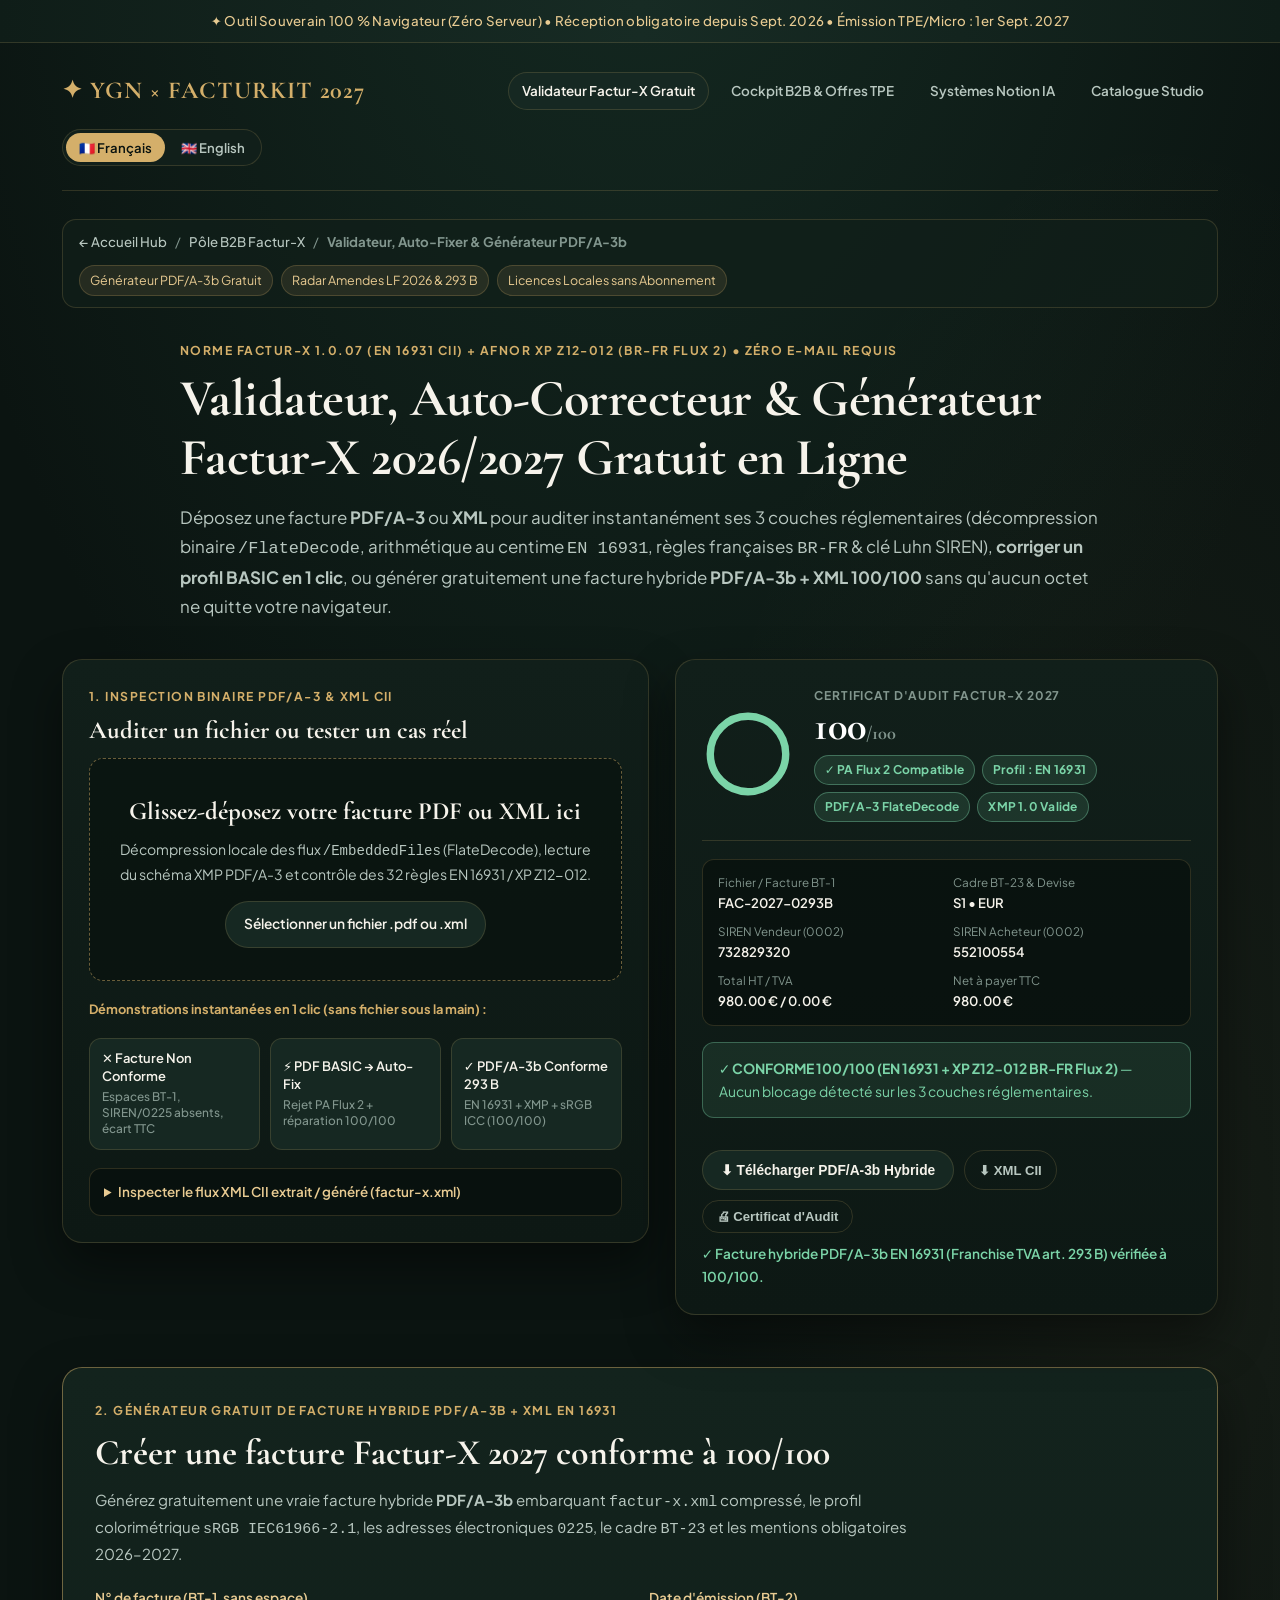
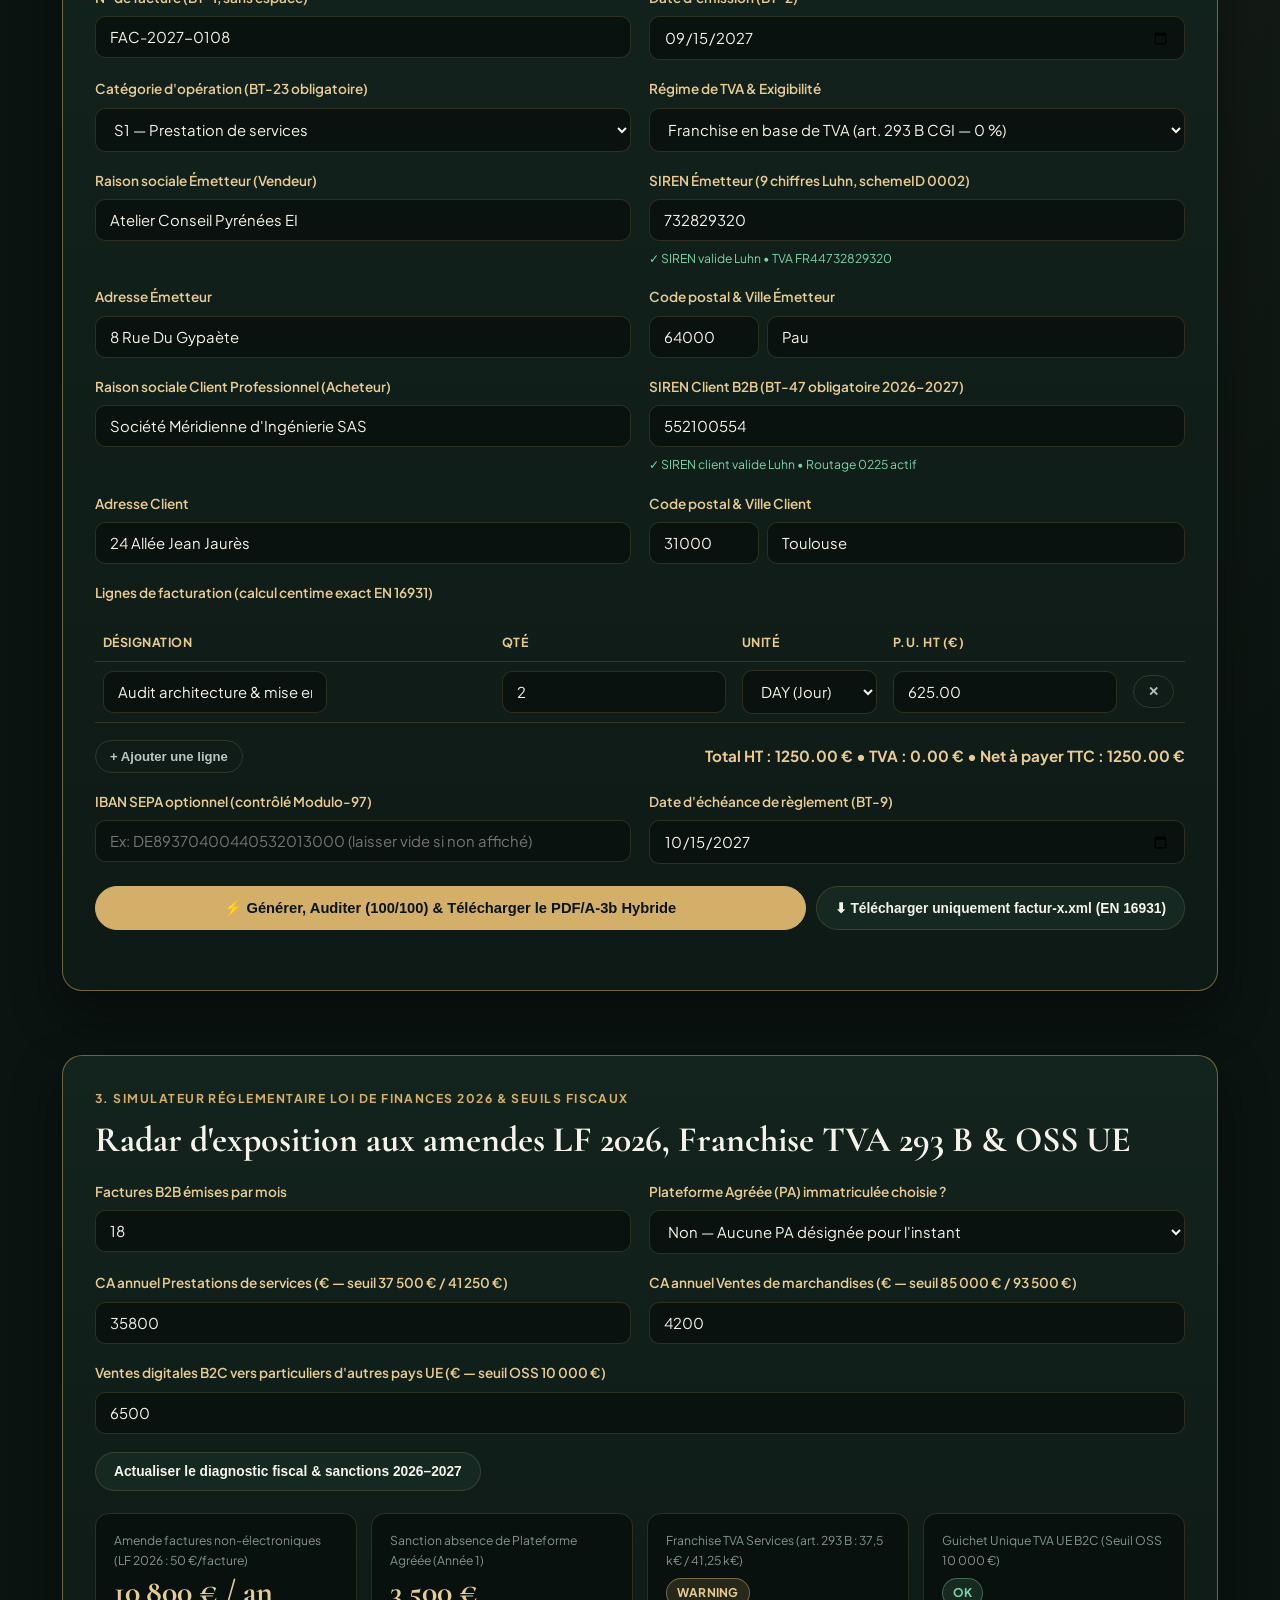
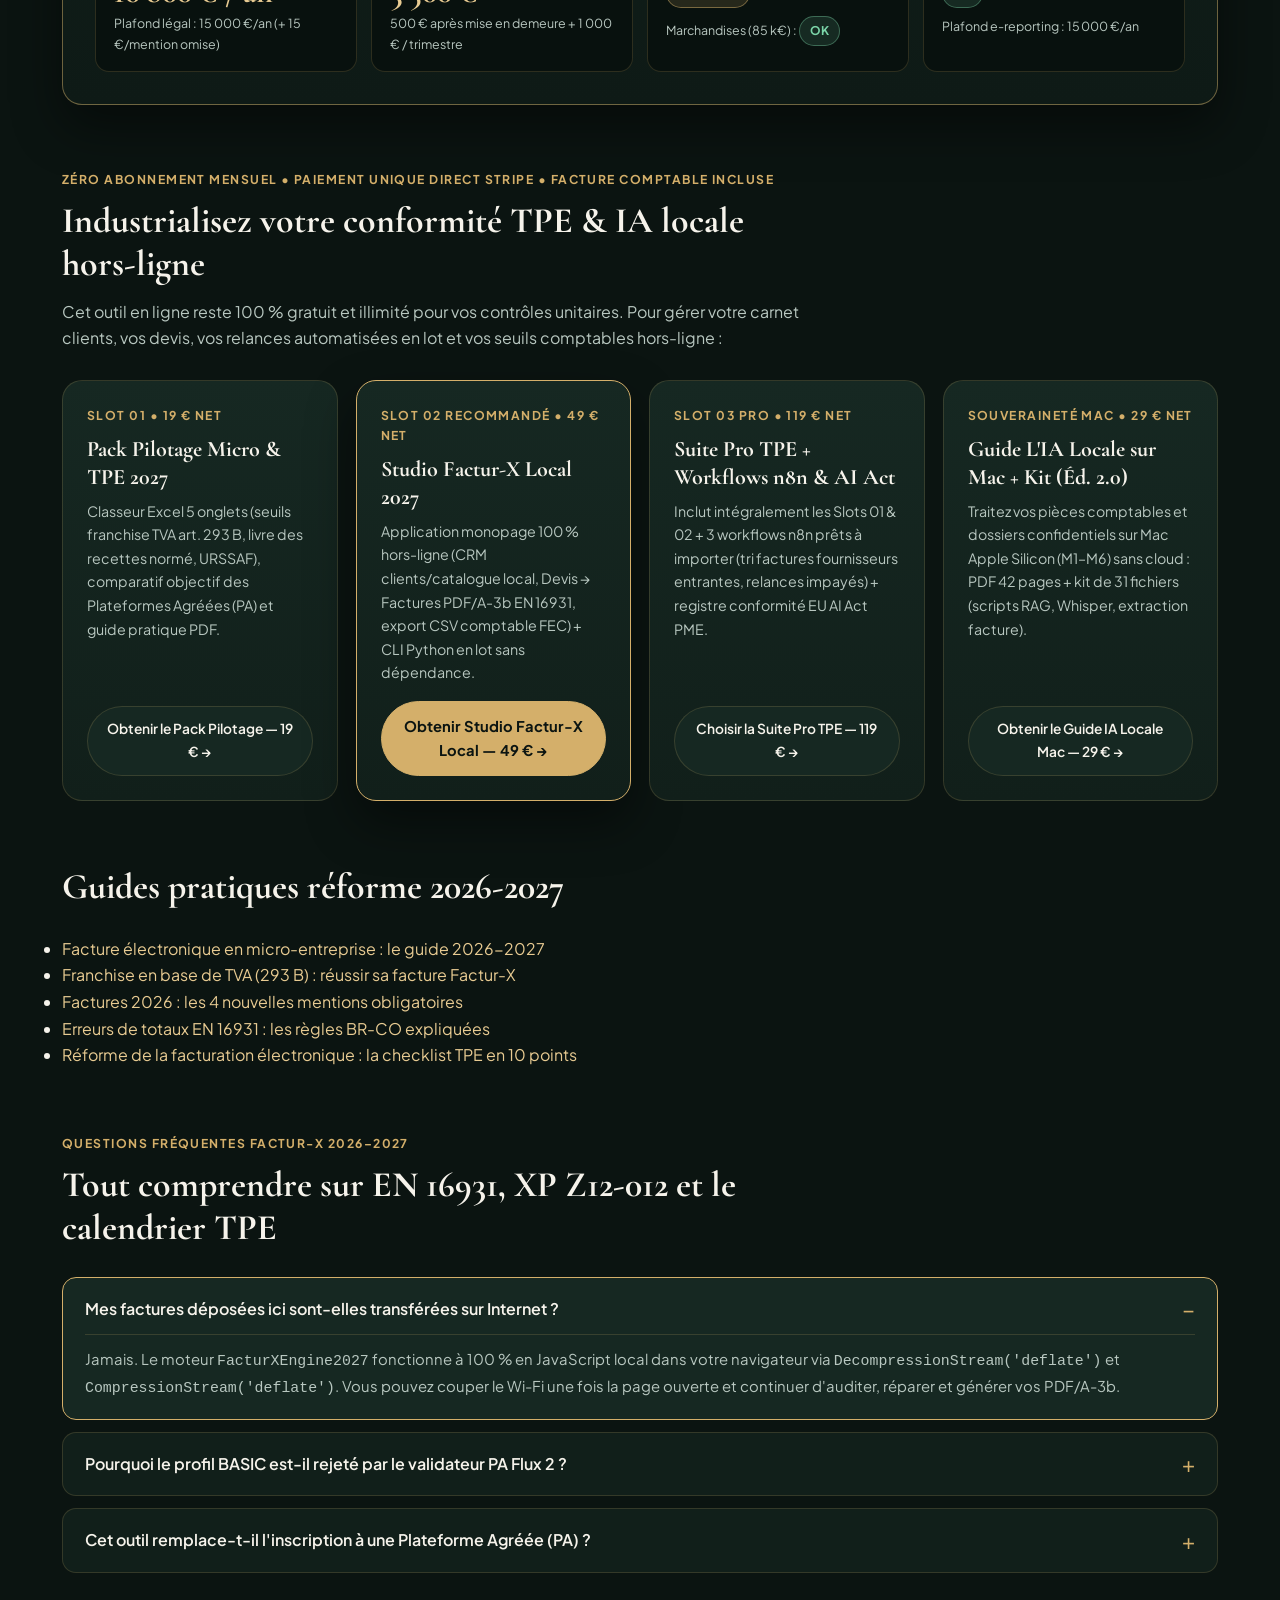
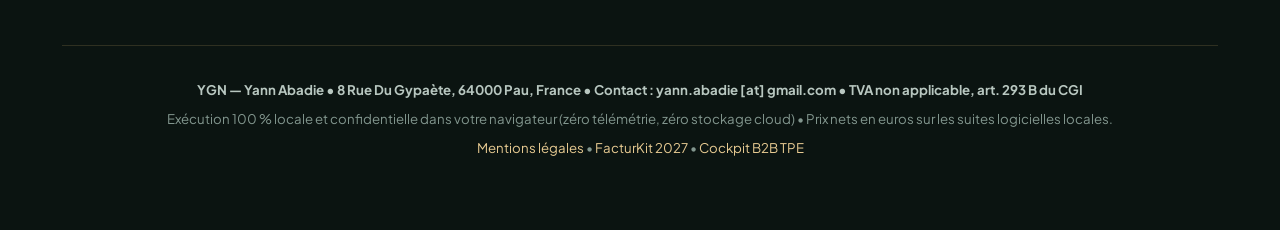
==== commit a92aa613: "feat: validateur Factur-X gratuit 2026/2027" ====
--- a/index.html
+++ b/index.html
@@ -887,6 +887,17 @@
       </section>
 
       <!-- 5. REGULATORY FAQ -->
+      <section id="section-guides" class="section-block">
+        <div class="section-header"><h2><span data-lang="fr">Guides pratiques réforme 2026-2027</span><span data-lang="en">French e-invoicing reform guides (FR)</span></h2></div>
+        <ul>
+          <li><a href="./facture-electronique-micro-entreprise-2027.html">Facture électronique en micro-entreprise : le guide 2026-2027</a></li>
+          <li><a href="./franchise-tva-293b-factur-x.html">Franchise en base de TVA (293 B) : réussir sa facture Factur-X</a></li>
+          <li><a href="./mentions-obligatoires-facture-2026.html">Factures 2026 : les 4 nouvelles mentions obligatoires</a></li>
+          <li><a href="./erreurs-calcul-totaux-en16931-br-co.html">Erreurs de totaux EN 16931 : les règles BR-CO expliquées</a></li>
+          <li><a href="./checklist-reforme-facturation-electronique-tpe.html">Réforme de la facturation électronique : la checklist TPE en 10 points</a></li>
+        </ul>
+      </section>
+
       <section id="section-faq" class="section-block">
         <div class="section-header">
           <div class="eyebrow"><span data-lang="fr">Questions Fréquentes Factur-X 2026–2027</span><span data-lang="en">Factur-X 2026–2027 Technical FAQ</span></div>
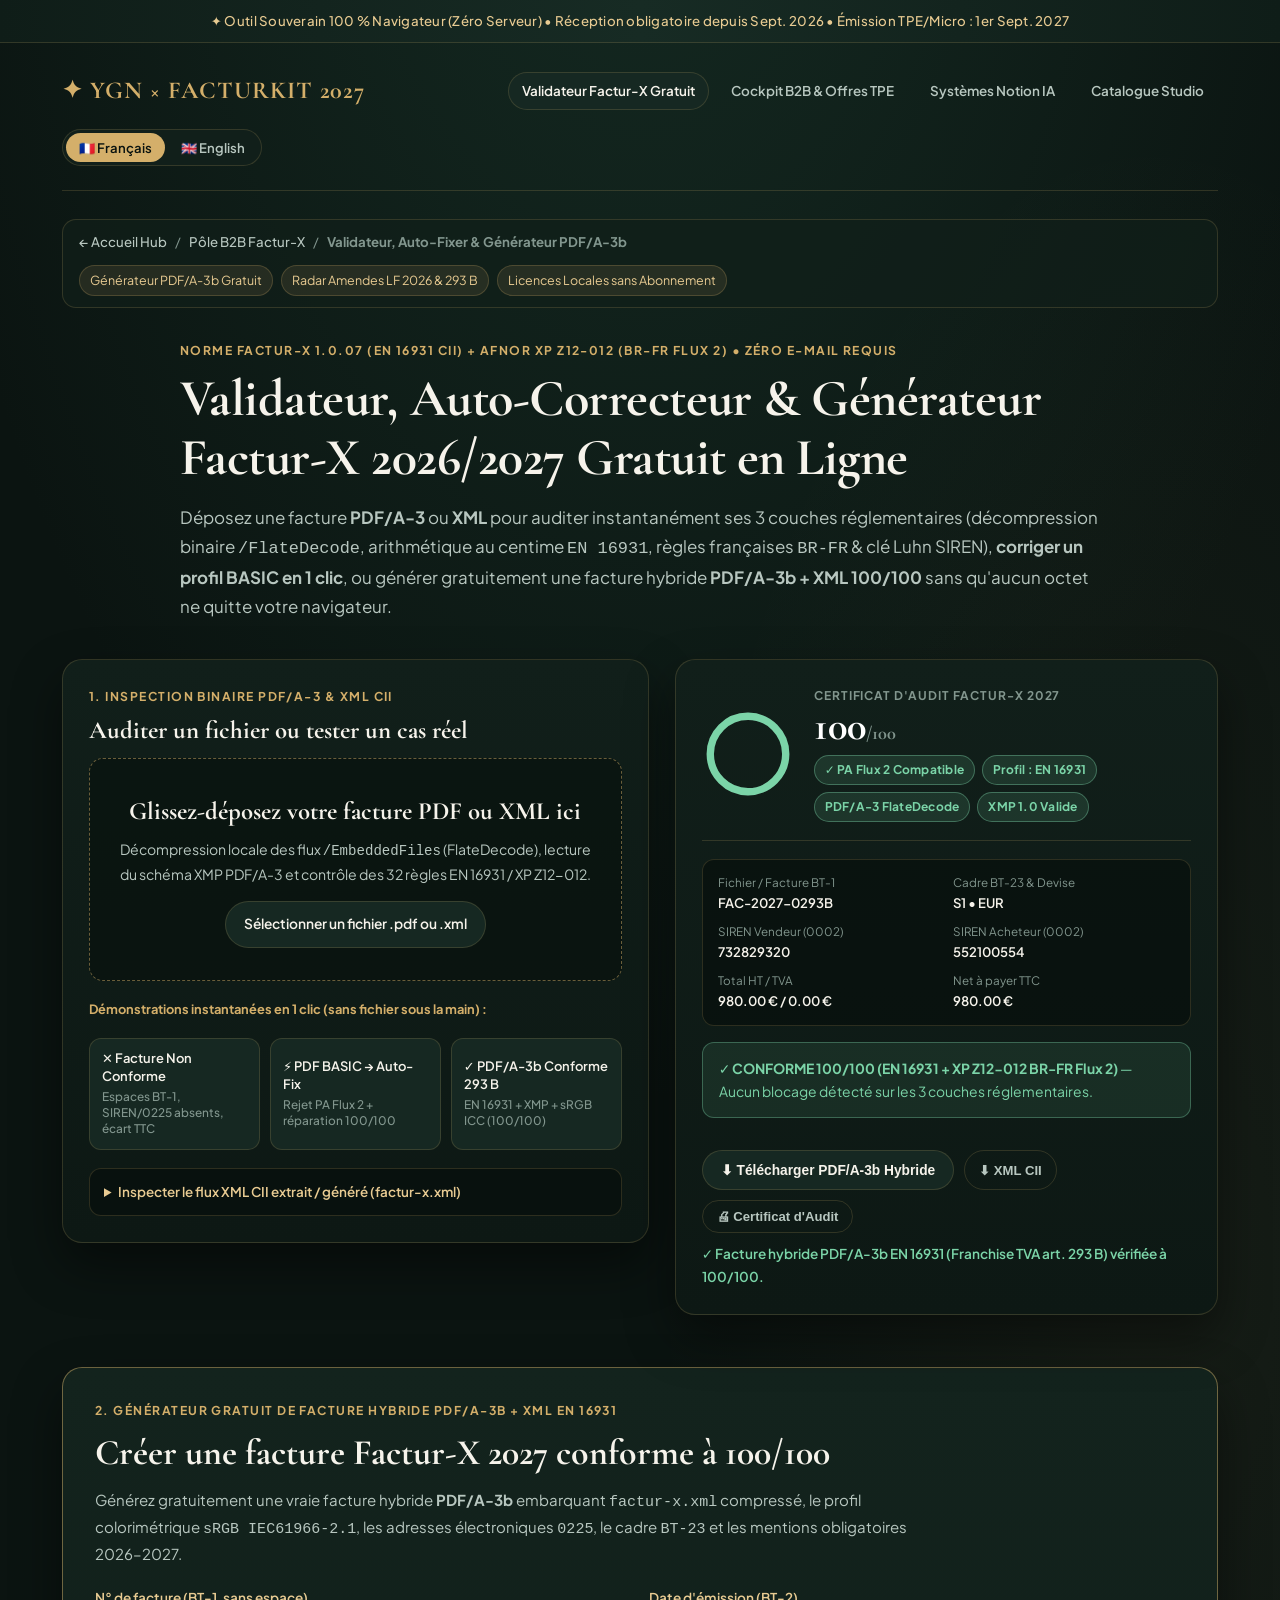
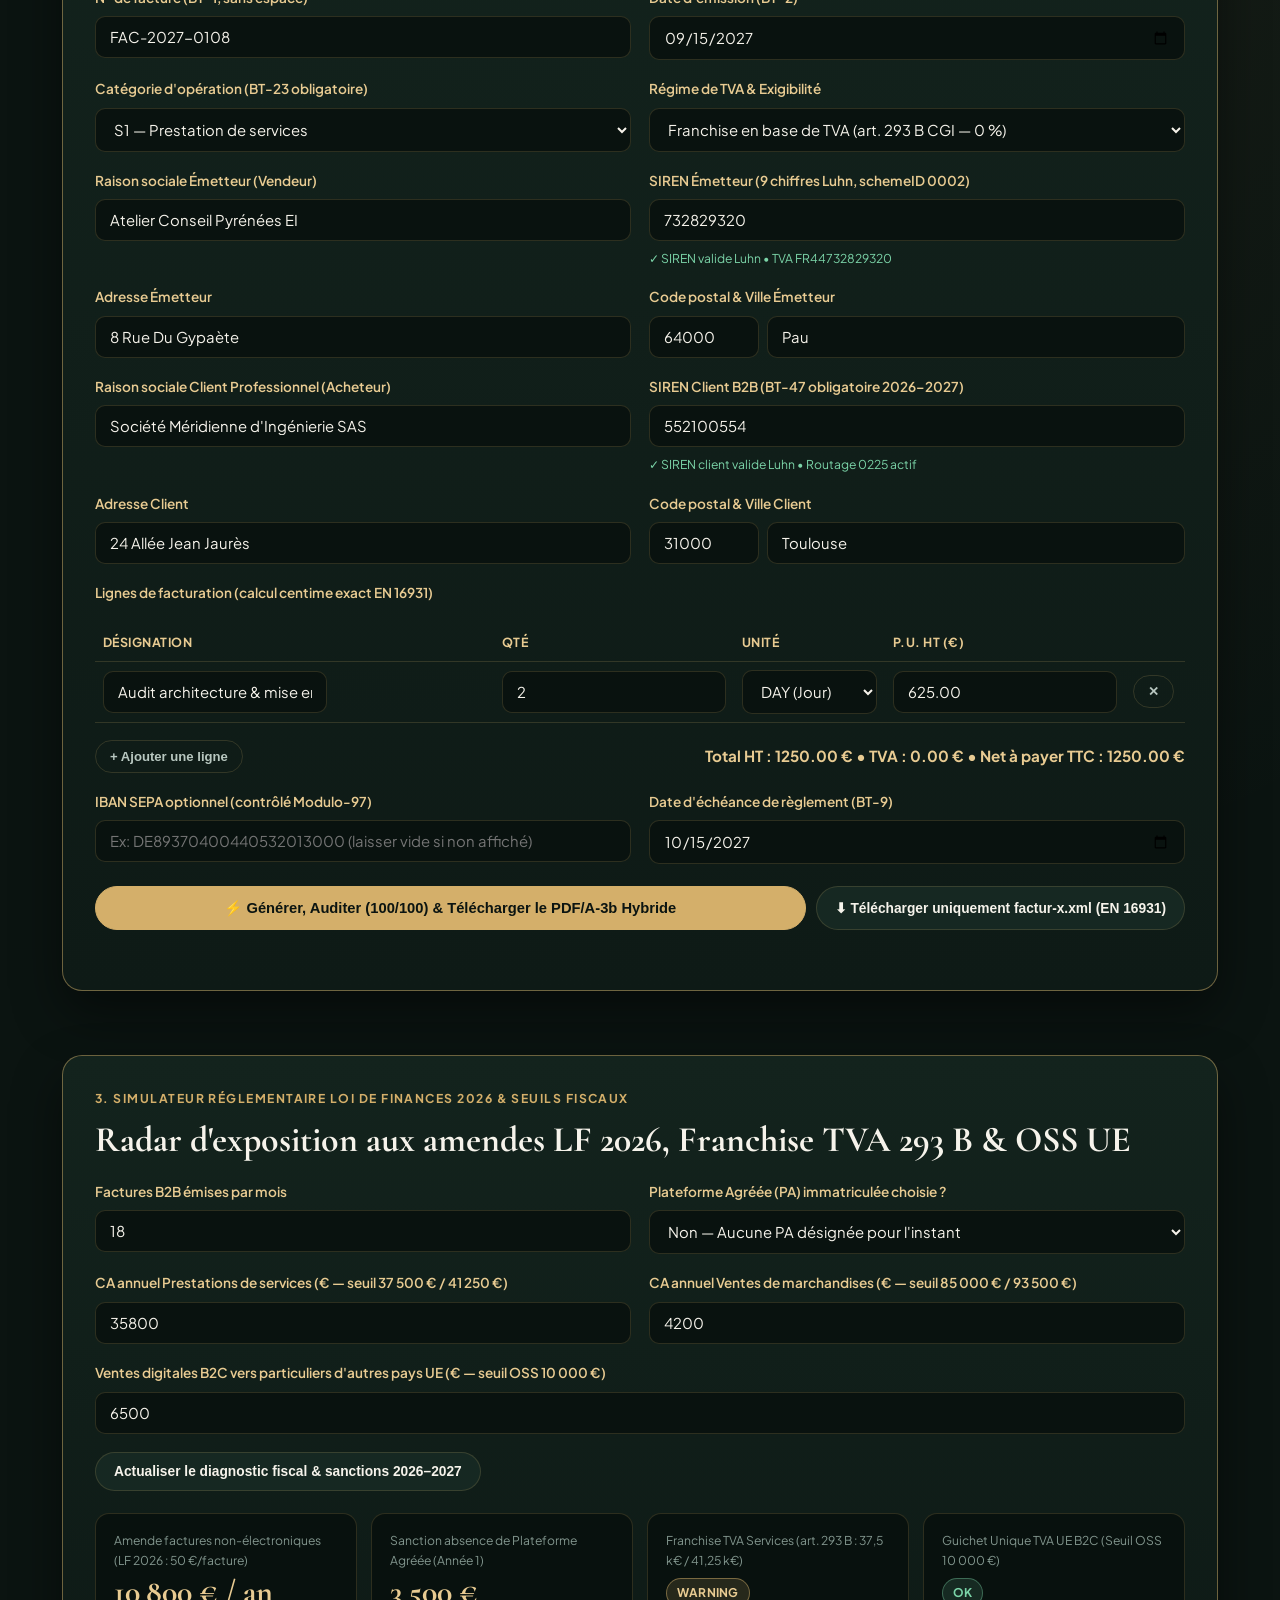
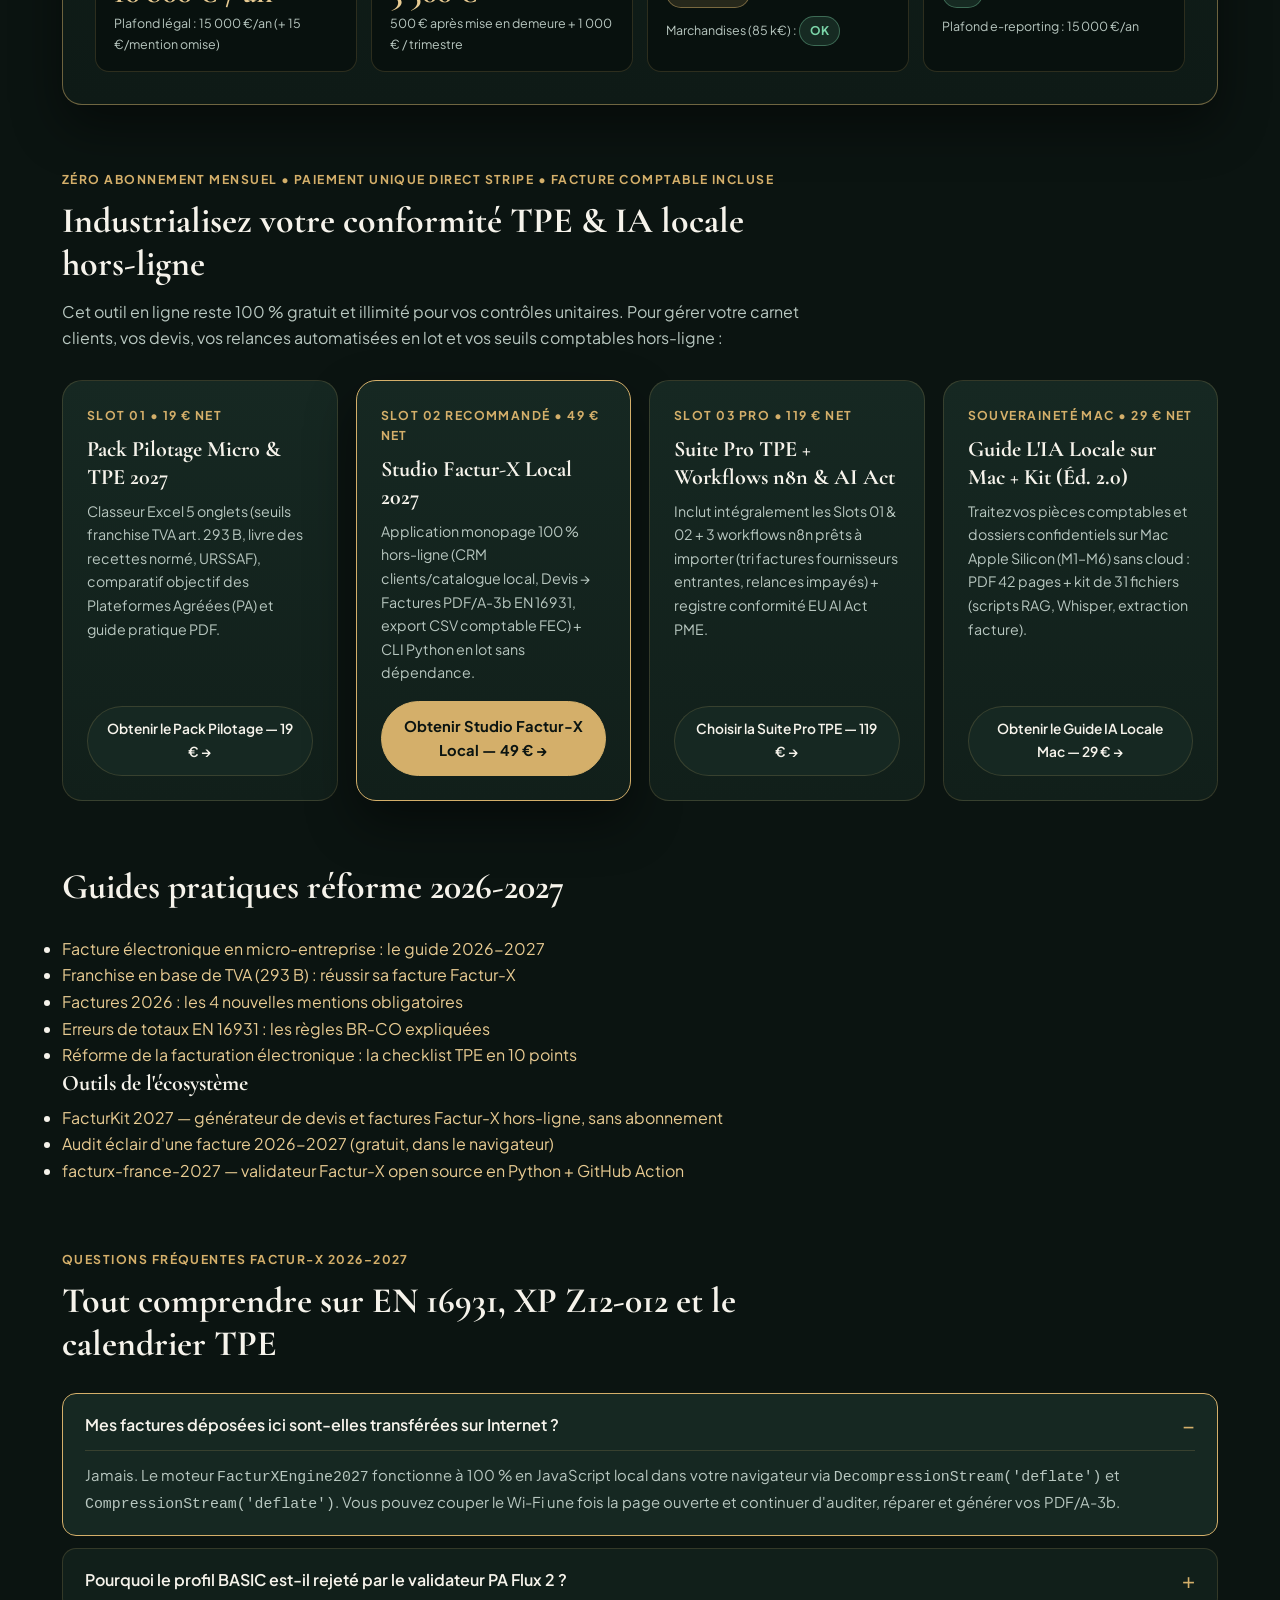
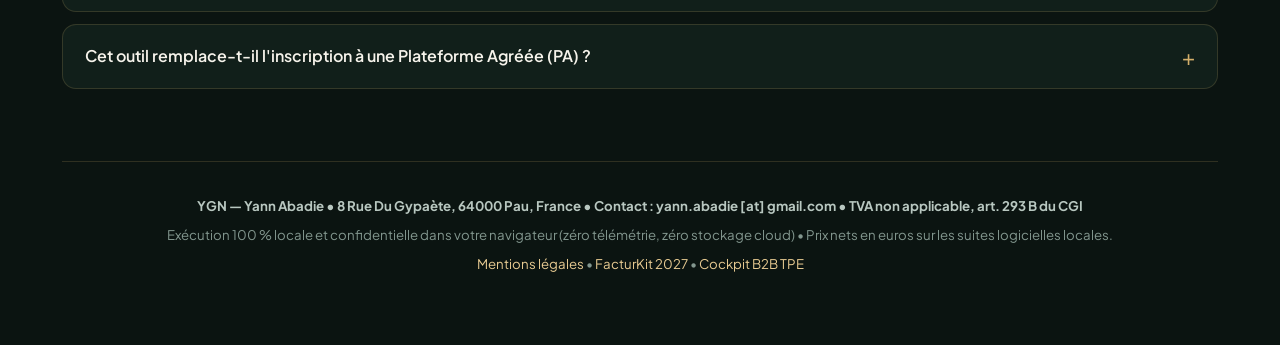
==== commit dc8001f2: "feat: validateur Factur-X gratuit 2026/2027" ====
--- a/index.html
+++ b/index.html
@@ -896,6 +896,12 @@
           <li><a href="./erreurs-calcul-totaux-en16931-br-co.html">Erreurs de totaux EN 16931 : les règles BR-CO expliquées</a></li>
           <li><a href="./checklist-reforme-facturation-electronique-tpe.html">Réforme de la facturation électronique : la checklist TPE en 10 points</a></li>
         </ul>
+        <h3>Outils de l'écosystème</h3>
+        <ul>
+        <li><a href="https://yannabadie.github.io/facturkit-2027/" rel="noopener">FacturKit 2027 — générateur de devis et factures Factur-X hors-ligne, sans abonnement</a></li>
+        <li><a href="https://yannabadie.github.io/facturkit-2027/audit-facture-gratuit.html" rel="noopener">Audit éclair d&#x27;une facture 2026-2027 (gratuit, dans le navigateur)</a></li>
+        <li><a href="https://github.com/yannabadie/facturx-france-2027" rel="noopener">facturx-france-2027 — validateur Factur-X open source en Python + GitHub Action</a></li>
+        </ul>
       </section>
 
       <section id="section-faq" class="section-block">
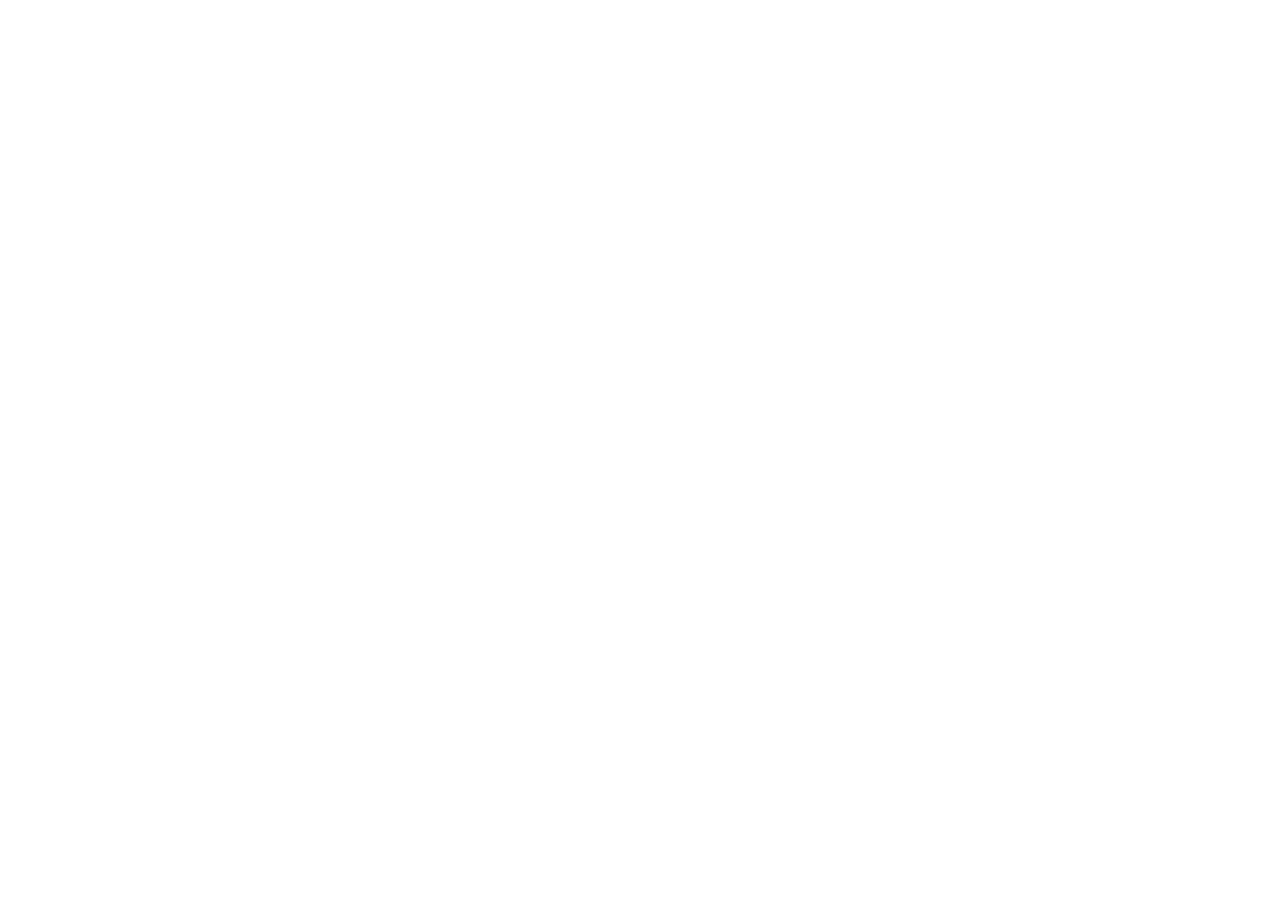
==== commit d9449da8: "chore: fusion dans FacturKit 2027 — redirections vers les URL équivalentes" ====
--- a/index.html
+++ b/index.html
@@ -1,1481 +1,14 @@
 <!DOCTYPE html>
 <html lang="fr">
 <head>
-  <meta charset="UTF-8" />
-  <meta name="viewport" content="width=device-width, initial-scale=1.0" />
-  <title>Validateur, Auto-Correcteur &amp; Générateur Factur-X 2026/2027 Gratuit (EN 16931 + BR-FR) | YGN × FacturKit</title>
-  <meta name="description" content="Outil web gratuit 100 % local (zéro envoi serveur) : validez vos factures PDF/A-3 et XML Factur-X 1.0.07 (EN 16931 + AFNOR XP Z12-012 BR-FR Flux 2), corrigez automatiquement un profil BASIC, générez un PDF/A-3b conforme et calculez vos risques LF 2026 / TVA 293 B." />
-  <meta name="keywords" content="validateur factur-x gratuit, générateur factur-x en ligne gratuit, en 16931 xp z12-012 br-fr, auto-fix factur-x basic vers en 16931, facturation électronique 2026 2027 micro-entreprise tpe" />
-  <link rel="canonical" href="https://yannabadie.github.io/validateur-factur-x/" />
-  <meta property="og:type" content="website" />
-  <meta property="og:title" content="Validateur &amp; Générateur Factur-X 2026/2027 Gratuit (100 % Navigateur — EN 16931 / BR-FR)" />
-  <meta property="og:description" content="Audit PDF/A-3 FlateDecode, validation 3 couches EN 16931 + XP Z12-012, auto-correction en 1 clic, générateur PDF/A-3b hybride et radar fiscal LF 2026." />
-  <meta property="og:url" content="https://yannabadie.github.io/validateur-factur-x/" />
-  <meta property="og:image" content="https://yannabadie.github.io/validateur-factur-x/previews/b2b_facturkit_pass_preview_800.jpg" />
-  <link rel="stylesheet" href="./studio_seo.css" />
-  <script type="application/ld+json">
-{
-  "@context": "https://schema.org",
-  "@type": "SoftwareApplication",
-  "name": "Validateur, Auto-Correcteur & Générateur Factur-X 2026/2027 (EN 16931 + XP Z12-012)",
-  "applicationCategory": "BusinessApplication",
-  "operatingSystem": "All (100% Client-Side Web Browser)",
-  "url": "https://yannabadie.github.io/validateur-factur-x/",
-  "description": "Extracteur PDF/A-3 FlateDecode, validateur Factur-X 1.0.07 EN 16931 et AFNOR XP Z12-012 (BR-FR Flux 2), auto-correcteur 1 clic, générateur PDF/A-3b hybride et simulateur d'amendes LF 2026 / franchise TVA art. 293 B.",
-  "offers": {
-    "@type": "Offer",
-    "price": "0.00",
-    "priceCurrency": "EUR"
-  },
-  "author": {
-    "@type": "Organization",
-    "name": "YGN — FacturKit 2027"
-  }
-}
-  </script>
-  <script type="application/ld+json">
-{
-  "@context": "https://schema.org",
-  "@type": "Product",
-  "name": "Studio Factur-X Local 2027 — Logiciel B2B Hors-Ligne Sans Abonnement (EN 16931 / PDF-A3b)",
-  "description": "Suite logicielle locale et confidentielle pour TPE, micro-entrepreneurs et cabinets : Studio Web hors-ligne monopage, CLI Python en lot, générateur devis/factures hybrides PDF/A-3b EN 16931 et contrôle Luhn SIREN / BR-FR.",
-  "image": [
-    "https://yannabadie.github.io/validateur-factur-x/previews/b2b_facturkit_pass_preview_800.jpg"
-  ],
-  "sku": "FK27-S02-STUDIO",
-  "brand": {
-    "@type": "Brand",
-    "name": "YGN — FacturKit 2027"
-  },
-  "offers": {
-    "@type": "Offer",
-    "url": "https://buy.stripe.com/4gMcN40sY41Zf5N1aV2cg06",
-    "price": "49.00",
-    "priceCurrency": "EUR",
-    "availability": "https://schema.org/InStock",
-    "priceValidUntil": "2027-12-31",
-    "seller": {
-      "@type": "Organization",
-      "name": "YGN — Yann Abadie"
-    }
-  }
-}
-  </script>
-  <script type="application/ld+json">
-{
-  "@context": "https://schema.org",
-  "@type": "FAQPage",
-  "mainEntity": [
-    {
-      "@type": "Question",
-      "name": "Mes factures PDF ou XML sont-elles envoyées sur un serveur lors de l'audit ?",
-      "acceptedAnswer": {
-        "@type": "Answer",
-        "text": "Non. L'extraction du flux FlateDecode PDF/A-3, l'analyse XML CII D16B, l'auto-correction EN 16931 et la génération PDF/A-3b s'exécutent intégralement dans la mémoire locale de votre navigateur via les API Web Streams natives. Aucune donnée fiscale ou client ne quitte votre poste."
-      }
-    },
-    {
-      "@type": "Question",
-      "name": "Pourquoi une facture Factur-X au profil MINIMUM ou BASIC est-elle signalée comme rejetée en Flux 2 ?",
-      "acceptedAnswer": {
-        "@type": "Answer",
-        "text": "Dans le cadre de la réforme française 2026-2027 (norme AFNOR XP Z12-012), le socle cible exigé par les Plateformes Agréées (PA) pour l'échange inter-entreprises en Flux 2 est le profil EN 16931 (ou EXTENDED), incluant le cadre BT-23, les adresses électroniques schemeID 0225 et les notes codifiées PMD/PMT/AAB."
-      }
-    },
-    {
-      "@type": "Question",
-      "name": "Quelles sont les sanctions prévues par la Loi de Finances 2026 en cas de non-conformité ?",
-      "acceptedAnswer": {
-        "@type": "Answer",
-        "text": "L'article 1737 II du CGI prévoit une amende de 50 € par facture non émise au format électronique structuré (plafonnée à 15 000 € par an), 15 € par mention obligatoire manquante ou inexacte, ainsi qu'une pénalité d'absence de désignation de Plateforme Agréée (500 € après mise en demeure puis 1 000 € par trimestre)."
-      }
-    },
-    {
-      "@type": "Question",
-      "name": "Comment fonctionne la Franchise en base de TVA (art. 293 B du CGI) dans un XML EN 16931 ?",
-      "acceptedAnswer": {
-        "@type": "Answer",
-        "text": "Une facture en franchise de TVA doit déclarer un code catégorie TVA 'E' à 0.00 %, le code motif officiel 'VATEX-FR-FRANCHISE', la mention 'TVA non applicable, art. 293 B du CGI' et un identifiant fiscal vendeur SpecifiedTaxRegistration avec schemeID='FC' (SIREN) ou 'VA'."
-      }
-    }
-  ]
-}
-  </script>
-  <style>
-    .fx-hero {
-      max-width: 920px;
-      margin: 0 auto 38px;
-      text-align: left;
-    }
-    .fx-workspace-tabs {
-      display: flex;
-      gap: 10px;
-      flex-wrap: wrap;
-      margin-bottom: 24px;
-      padding-bottom: 14px;
-      border-bottom: 1px solid var(--border-subtle);
-    }
-    .fx-tab-btn {
-      background: var(--surface-1);
-      color: var(--text-soft);
-      border: 1px solid var(--border-subtle);
-      border-radius: var(--radius-pill);
-      padding: 10px 18px;
-      font-family: inherit;
-      font-size: 0.88rem;
-      font-weight: 600;
-      cursor: pointer;
-      transition: background 0.18s ease, color 0.18s ease, border-color 0.18s ease;
-    }
-    .fx-tab-btn:hover {
-      color: var(--text-main);
-      border-color: var(--border-strong);
-    }
-    .fx-tab-btn.active {
-      background: var(--gold);
-      color: #08110e;
-      border-color: var(--gold);
-    }
-    .fx-audit-layout {
-      display: grid;
-      grid-template-columns: 1.08fr 1fr;
-      gap: 26px;
-      align-items: start;
-      margin-bottom: 52px;
-    }
-    .fx-panel {
-      background: linear-gradient(180deg, var(--surface-1) 0%, #0d1814 100%);
-      border: 1px solid var(--border-subtle);
-      border-radius: var(--radius-lg);
-      padding: 26px;
-      box-shadow: var(--shadow-elevated);
-    }
-    .fx-dropzone {
-      border: 1.5px dashed var(--border-strong);
-      border-radius: var(--radius-md);
-      background: rgba(9, 18, 15, 0.72);
-      padding: 32px 22px;
-      text-align: center;
-      cursor: pointer;
-      transition: background 0.2s ease, border-color 0.2s ease, transform 0.18s ease;
-    }
-    .fx-dropzone:hover,
-    .fx-dropzone.dragover {
-      background: rgba(28, 50, 42, 0.68);
-      border-color: var(--gold-bright);
-      transform: translateY(-1px);
-    }
-    .fx-dropzone-title {
-      font-family: 'Cormorant Garamond', Georgia, serif;
-      font-size: 1.55rem;
-      font-weight: 700;
-      color: var(--text-main);
-      margin-bottom: 6px;
-    }
-    .fx-dropzone-sub {
-      font-size: 0.88rem;
-      color: var(--text-soft);
-      max-width: 480px;
-      margin: 0 auto 14px;
-    }
-    .fx-demo-bar {
-      display: grid;
-      grid-template-columns: repeat(3, 1fr);
-      gap: 10px;
-      margin-top: 18px;
-    }
-    .fx-demo-btn {
-      background: var(--surface-2);
-      color: var(--text-main);
-      border: 1px solid var(--border-subtle);
-      border-radius: 12px;
-      padding: 11px 12px;
-      font-family: inherit;
-      font-size: 0.81rem;
-      font-weight: 600;
-      text-align: left;
-      cursor: pointer;
-      line-height: 1.38;
-      transition: border-color 0.18s ease, background 0.18s ease, transform 0.18s ease;
-    }
-    .fx-demo-btn:hover {
-      border-color: var(--gold);
-      background: var(--surface-3);
-      transform: translateY(-1px);
-    }
-    .fx-demo-btn small {
-      display: block;
-      color: var(--text-muted);
-      font-weight: 500;
-      margin-top: 3px;
-      font-size: 0.74rem;
-    }
-    .fx-score-header {
-      display: flex;
-      align-items: center;
-      gap: 20px;
-      padding-bottom: 18px;
-      margin-bottom: 18px;
-      border-bottom: 1px solid var(--border-subtle);
-    }
-    .fx-gauge {
-      width: 92px;
-      height: 92px;
-      flex-shrink: 0;
-    }
-    .fx-gauge-bg {
-      fill: none;
-      stroke: rgba(255, 255, 255, 0.08);
-      stroke-width: 8;
-    }
-    .fx-gauge-fg {
-      fill: none;
-      stroke: var(--gold);
-      stroke-width: 8;
-      stroke-linecap: round;
-      transform: rotate(-90deg);
-      transform-origin: 50% 50%;
-      transition: stroke-dashoffset 0.35s ease, stroke 0.25s ease;
-    }
-    .fx-score-big {
-      font-family: 'Cormorant Garamond', Georgia, serif;
-      font-size: 2.55rem;
-      font-weight: 700;
-      line-height: 1;
-      color: #fff;
-    }
-    .fx-badge-row {
-      display: flex;
-      flex-wrap: wrap;
-      gap: 7px;
-      margin-top: 8px;
-    }
-    .fx-pill {
-      display: inline-flex;
-      align-items: center;
-      padding: 4px 10px;
-      border-radius: var(--radius-pill);
-      font-size: 0.75rem;
-      font-weight: 700;
-      letter-spacing: 0.02em;
-      border: 1px solid var(--border-subtle);
-      background: var(--surface-2);
-      color: var(--text-soft);
-    }
-    .fx-pill.ok {
-      background: rgba(123, 212, 168, 0.13);
-      color: var(--success);
-      border-color: rgba(123, 212, 168, 0.38);
-    }
-    .fx-pill.err {
-      background: rgba(240, 140, 140, 0.13);
-      color: var(--danger);
-      border-color: rgba(240, 140, 140, 0.38);
-    }
-    .fx-pill.warn {
-      background: rgba(212, 175, 106, 0.15);
-      color: var(--gold-bright);
-      border-color: var(--border-strong);
-    }
-    .fx-summary-kv {
-      display: grid;
-      grid-template-columns: repeat(2, 1fr);
-      gap: 8px 14px;
-      background: rgba(7, 14, 12, 0.65);
-      border: 1px solid var(--border-subtle);
-      border-radius: 12px;
-      padding: 13px 15px;
-      margin-bottom: 16px;
-      font-size: 0.82rem;
-    }
-    .fx-summary-kv div span {
-      color: var(--text-muted);
-      display: block;
-      font-size: 0.73rem;
-    }
-    .fx-summary-kv div strong {
-      color: var(--text-main);
-      font-weight: 600;
-    }
-    .fx-error-list {
-      display: flex;
-      flex-direction: column;
-      gap: 9px;
-      max-height: 310px;
-      overflow-y: auto;
-      margin-bottom: 16px;
-    }
-    .fx-error-item {
-      background: rgba(240, 140, 140, 0.07);
-      border: 1px solid rgba(240, 140, 140, 0.28);
-      border-radius: 10px;
-      padding: 10px 13px;
-      font-size: 0.83rem;
-      color: var(--text-main);
-    }
-    .fx-error-item code {
-      font-weight: 700;
-      color: var(--danger);
-      margin-right: 6px;
-    }
-    .fx-ok-banner {
-      background: rgba(123, 212, 168, 0.1);
-      border: 1px solid rgba(123, 212, 168, 0.35);
-      border-radius: 12px;
-      padding: 14px 16px;
-      font-size: 0.87rem;
-      color: var(--success);
-      margin-bottom: 16px;
-    }
-    .fx-lines-table {
-      width: 100%;
-      border-collapse: collapse;
-      margin-top: 12px;
-      font-size: 0.85rem;
-    }
-    .fx-lines-table th,
-    .fx-lines-table td {
-      padding: 8px 8px;
-      border-bottom: 1px solid var(--border-subtle);
-      text-align: left;
-    }
-    .fx-lines-table th {
-      color: var(--gold-bright);
-      font-size: 0.78rem;
-      text-transform: uppercase;
-      letter-spacing: 0.04em;
-    }
-    .fx-radar-kpis {
-      display: grid;
-      grid-template-columns: repeat(auto-fit, minmax(210px, 1fr));
-      gap: 14px;
-      margin-top: 22px;
-    }
-    .fx-kpi-card {
-      background: #08110e;
-      border: 1px solid var(--border-subtle);
-      border-radius: var(--radius-md);
-      padding: 16px 18px;
-    }
-    .fx-kpi-val {
-      font-family: 'Cormorant Garamond', Georgia, serif;
-      font-size: 2rem;
-      font-weight: 700;
-      color: var(--gold-bright);
-      line-height: 1.1;
-      margin: 4px 0;
-    }
-    .fx-offers-grid {
-      display: grid;
-      grid-template-columns: repeat(auto-fit, minmax(255px, 1fr));
-      gap: 18px;
-      margin-top: 24px;
-    }
-    .fx-offer-card {
-      background: linear-gradient(180deg, var(--surface-2) 0%, var(--surface-1) 100%);
-      border: 1px solid var(--border-subtle);
-      border-radius: var(--radius-lg);
-      padding: 24px;
-      display: flex;
-      flex-direction: column;
-      justify-content: space-between;
-      gap: 16px;
-    }
-    .fx-offer-card.featured {
-      border-color: var(--gold);
-      box-shadow: var(--shadow-elevated);
-    }
-    .fx-luhn-hint {
-      font-size: 0.76rem;
-      color: var(--text-muted);
-    }
-    .fx-luhn-hint.ok { color: var(--success); }
-    .fx-luhn-hint.err { color: var(--danger); }
-
-    @media (max-width: 960px) {
-      .fx-audit-layout {
-        grid-template-columns: 1fr;
-      }
-      .fx-demo-bar {
-        grid-template-columns: 1fr;
-      }
-    }
-    @media print {
-      .topbar, .site-header, .breadcrumb-bar, .fx-workspace-tabs, #section-generator, #section-radar, #section-b2b-offers, #section-faq, .site-footer, .fx-demo-bar, #facturx-dropzone {
-        display: none !important;
-      }
-      body {
-        background: #fff !important;
-        color: #111 !important;
-      }
-      .fx-panel {
-        background: #fff !important;
-        color: #111 !important;
-        border: 1px solid #ccc !important;
-        box-shadow: none !important;
-      }
-    }
-  </style>
+  <meta charset="UTF-8">
+  <title>Validateur Factur-X gratuit — déplacé vers FacturKit 2027</title>
+  <link rel="canonical" href="https://yannabadie.github.io/facturkit-2027/audit-facture-gratuit.html">
+  <meta http-equiv="refresh" content="0; url=https://yannabadie.github.io/facturkit-2027/audit-facture-gratuit.html">
+  <meta name="robots" content="noindex, follow">
+  <script>location.replace("https://yannabadie.github.io/facturkit-2027/audit-facture-gratuit.html");</script>
 </head>
 <body>
-  <div class="topbar">
-    <span data-lang="fr">✦ Outil Souverain 100 % Navigateur (Zéro Serveur) • Réception obligatoire depuis Sept. 2026 • Émission TPE/Micro : 1er Sept. 2027</span>
-    <span data-lang="en">✦ 100% Client-Side Browser Engine (Zero Server Upload) • Mandatory Reception Live • French SME Issuance: Sept 1, 2027</span>
-  </div>
-
-  <div class="container">
-    <header class="site-header">
-      <a id="brand-home-link" class="brand-link" href="https://yannabadie.github.io/cozy-festive-studio-2026/">✦ YGN × FACTURKIT 2027</a>
-      <nav class="header-nav" aria-label="Navigation principale">
-        <a class="nav-link current" href="./">
-          <span data-lang="fr">Validateur Factur-X Gratuit</span>
-          <span data-lang="en">Free Factur-X Validator</span>
-        </a>
-        <a class="nav-link" href="#section-b2b-offers">
-          <span data-lang="fr">Cockpit B2B &amp; Offres TPE</span>
-          <span data-lang="en">B2B Cockpit &amp; SME Suites</span>
-        </a>
-        <a class="nav-link" href="https://yannabadie.github.io/cozy-festive-studio-2026/planner-digital-ipad-2027-notion-ia-tdah.html">
-          <span data-lang="fr">Systèmes Notion IA</span>
-          <span data-lang="en">Notion AI Systems</span>
-        </a>
-        <a class="nav-link" href="https://yannabadie.github.io/cozy-festive-studio-2026/">
-          <span data-lang="fr">Catalogue Studio</span>
-          <span data-lang="en">Studio Hub</span>
-        </a>
-      </nav>
-      <div class="lang-switch" role="group" aria-label="Sélecteur de langue">
-        <button id="btn-fr" type="button" class="active" onclick="setLang('fr')">🇫🇷 Français</button>
-        <button id="btn-en" type="button" onclick="setLang('en')">🇬🇧 English</button>
-      </div>
-    </header>
-
-    <nav class="breadcrumb-bar" aria-label="Fil d'Ariane">
-      <div class="breadcrumb-trail">
-        <a href="https://yannabadie.github.io/cozy-festive-studio-2026/"><span data-lang="fr">← Accueil Hub</span><span data-lang="en">← Hub Home</span></a>
-        <span>/</span>
-        <a href="#section-b2b-offers"><span data-lang="fr">Pôle B2B Factur-X</span><span data-lang="en">B2B Factur-X Hub</span></a>
-        <span>/</span>
-        <strong><span data-lang="fr">Validateur, Auto-Fixer &amp; Générateur PDF/A-3b</span><span data-lang="en">Validator, Auto-Fixer &amp; PDF/A-3b Generator</span></strong>
-      </div>
-      <div class="sibling-pills">
-        <a href="#section-generator"><span data-lang="fr">Générateur PDF/A-3b Gratuit</span><span data-lang="en">Free PDF/A-3b Generator</span></a>
-        <a href="#section-radar"><span data-lang="fr">Radar Amendes LF 2026 &amp; 293 B</span><span data-lang="en">LF 2026 Fine &amp; VAT Radar</span></a>
-        <a href="#section-b2b-offers"><span data-lang="fr">Licences Locales sans Abonnement</span><span data-lang="en">One-Time Local Suites</span></a>
-      </div>
-    </nav>
-
-    <main>
-      <section class="fx-hero">
-        <div class="eyebrow">
-          <span data-lang="fr">Norme Factur-X 1.0.07 (EN 16931 CII) + AFNOR XP Z12-012 (BR-FR Flux 2) • Zéro E-mail Requis</span>
-          <span data-lang="en">Factur-X 1.0.07 (EN 16931 CII) + French XP Z12-012 (BR-FR Flux 2) • Zero Email Gate</span>
-        </div>
-        <h1>
-          <span data-lang="fr">Validateur, Auto-Correcteur &amp; Générateur Factur-X 2026/2027 Gratuit en Ligne</span>
-          <span data-lang="en">Free Client-Side Factur-X 2026/2027 Validator, Auto-Fixer &amp; Hybrid PDF/A-3b Generator</span>
-        </h1>
-        <p class="lead">
-          <span data-lang="fr">Déposez une facture <strong>PDF/A-3</strong> ou <strong>XML</strong> pour auditer instantanément ses 3 couches réglementaires (décompression binaire <code>/FlateDecode</code>, arithmétique au centime <code>EN 16931</code>, règles françaises <code>BR-FR</code> &amp; clé Luhn SIREN), <strong>corriger un profil BASIC en 1 clic</strong>, ou générer gratuitement une facture hybride <strong>PDF/A-3b + XML 100/100</strong> sans qu'aucun octet ne quitte votre navigateur.</span>
-          <span data-lang="en">Drop any <strong>PDF/A-3</strong> or <strong>XML</strong> invoice to inspect all 3 compliance layers locally in your browser (<code>/FlateDecode</code> stream extraction, cent-exact <code>EN 16931</code> totals, French PA Flux 2 <code>BR-FR</code> rules &amp; Luhn SIREN), <strong>auto-upgrade BASIC invoices in 1 click</strong>, or generate a 100/100 hybrid <strong>PDF/A-3b</strong> invoice offline.</span>
-        </p>
-      </section>
-
-      <!-- 1. INTERACTIVE 3-LAYER VALIDATOR & 1-CLICK AUTO-FIXER -->
-      <section id="section-validator" class="fx-audit-layout" aria-label="Inspecteur et Auto-Correcteur Factur-X">
-        <div class="fx-panel">
-          <div class="eyebrow">
-            <span data-lang="fr">1. Inspection Binaire PDF/A-3 &amp; XML CII</span>
-            <span data-lang="en">1. Binary PDF/A-3 &amp; CII XML Inspector</span>
-          </div>
-          <h2 style="font-size:1.55rem;margin-bottom:12px;">
-            <span data-lang="fr">Auditer un fichier ou tester un cas réel</span>
-            <span data-lang="en">Audit an Invoice File or Run a Live Case</span>
-          </h2>
-
-          <div id="facturx-dropzone" class="fx-dropzone" tabindex="0" role="button" aria-label="Déposer une facture PDF ou XML Factur-X">
-            <input id="facturx-file-input" type="file" accept=".pdf,.xml,application/pdf,text/xml,application/xml" style="display:none;" />
-            <div class="fx-dropzone-title">
-              <span data-lang="fr">Glissez-déposez votre facture PDF ou XML ici</span>
-              <span data-lang="en">Drag &amp; Drop your Factur-X PDF or XML here</span>
-            </div>
-            <p class="fx-dropzone-sub">
-              <span data-lang="fr">Décompression locale des flux <code>/EmbeddedFiles</code> (FlateDecode), lecture du schéma XMP PDF/A-3 et contrôle des 32 règles EN 16931 / XP Z12-012.</span>
-              <span data-lang="en">Local decompression of <code>/EmbeddedFiles</code> (FlateDecode), PDF/A-3 XMP inspection, and 32-rule EN 16931 / XP Z12-012 check.</span>
-            </p>
-            <span class="btn-secondary" style="pointer-events:none;">
-              <span data-lang="fr">Sélectionner un fichier .pdf ou .xml</span>
-              <span data-lang="en">Choose a .pdf or .xml file</span>
-            </span>
-          </div>
-
-          <div style="margin-top:18px;">
-            <div style="font-size:0.8rem;font-weight:700;color:var(--gold);margin-bottom:6px;">
-              <span data-lang="fr">Démonstrations instantanées en 1 clic (sans fichier sous la main) :</span>
-              <span data-lang="en">1-Click Instant Live Simulations:</span>
-            </div>
-            <div class="fx-demo-bar">
-              <button id="btn-demo-non-conforme" type="button" class="fx-demo-btn">
-                <span data-lang="fr">✕ Facture Non Conforme</span>
-                <span data-lang="en">✕ Non-Compliant XML</span>
-                <small>
-                  <span data-lang="fr">Espaces BT-1, SIREN/0225 absents, écart TTC</span>
-                  <span data-lang="en">BT-1 spaces, missing SIREN/0225 &amp; math error</span>
-                </small>
-              </button>
-              <button id="btn-demo-basic-autofix" type="button" class="fx-demo-btn">
-                <span data-lang="fr">⚡ PDF BASIC → Auto-Fix</span>
-                <span data-lang="en">⚡ BASIC PDF → Auto-Fix</span>
-                <small>
-                  <span data-lang="fr">Rejet PA Flux 2 + réparation 100/100</span>
-                  <span data-lang="en">PA Flux 2 reject + 1-click EN 16931 upgrade</span>
-                </small>
-              </button>
-              <button id="btn-demo-conforme-293b" type="button" class="fx-demo-btn">
-                <span data-lang="fr">✓ PDF/A-3b Conforme 293 B</span>
-                <span data-lang="en">✓ Compliant 293 B PDF/A-3b</span>
-                <small>
-                  <span data-lang="fr">EN 16931 + XMP + sRGB ICC (100/100)</span>
-                  <span data-lang="en">EN 16931 + XMP + sRGB ICC (100/100)</span>
-                </small>
-              </button>
-            </div>
-          </div>
-
-          <details style="margin-top:18px;border:1px solid var(--border-subtle);border-radius:12px;padding:12px 14px;background:#08110e;">
-            <summary style="cursor:pointer;font-size:0.84rem;font-weight:600;color:var(--gold-bright);">
-              <span data-lang="fr">Inspecter le flux XML CII extrait / généré (factur-x.xml)</span>
-              <span data-lang="en">Inspect Extracted / Generated CII XML Stream (factur-x.xml)</span>
-            </summary>
-            <pre id="facturx-xml-inspector" style="margin-top:10px;font-size:0.76rem;color:#cfe3da;max-height:220px;overflow:auto;white-space:pre-wrap;word-break:break-word;"></pre>
-          </details>
-        </div>
-
-        <!-- Right Audit Certificate & Auto-Fix Panel -->
-        <div id="facturx-audit-results" class="fx-panel" aria-live="polite">
-          <div class="fx-score-header">
-            <svg class="fx-gauge" viewBox="0 0 100 100" aria-hidden="true">
-              <circle class="fx-gauge-bg" cx="50" cy="50" r="41"></circle>
-              <circle id="fx-gauge-circle" class="fx-gauge-fg" cx="50" cy="50" r="41" stroke-dasharray="257.6" stroke-dashoffset="0"></circle>
-            </svg>
-            <div>
-              <div style="font-size:0.75rem;text-transform:uppercase;letter-spacing:0.08em;color:var(--text-muted);font-weight:700;">
-                <span data-lang="fr">Certificat d'Audit Factur-X 2027</span>
-                <span data-lang="en">Factur-X 2027 Compliance Certificate</span>
-              </div>
-              <div class="fx-score-big"><span id="fx-score-num">100</span><span style="font-size:1.15rem;color:var(--text-muted);">/100</span></div>
-              <div id="fx-badges-container" class="fx-badge-row"></div>
-            </div>
-          </div>
-
-          <div id="fx-summary-grid" class="fx-summary-kv"></div>
-          <div id="fx-verdict-banner"></div>
-          <div id="fx-errors-container" class="fx-error-list"></div>
-
-          <div class="btn-row" style="margin-top:14px;">
-            <button id="btn-autofix-facturx" type="button" class="btn-primary" style="display:none;">
-              <span data-lang="fr">⚡ Auto-Corriger en EN 16931 + BR-FR (100/100)</span>
-              <span data-lang="en">⚡ Auto-Fix to EN 16931 + BR-FR (100/100)</span>
-            </button>
-            <button id="btn-download-audited-pdf" type="button" class="btn-secondary">
-              <span data-lang="fr">⬇ Télécharger PDF/A-3b Hybride</span>
-              <span data-lang="en">⬇ Download Hybrid PDF/A-3b</span>
-            </button>
-            <button id="btn-download-audited-xml" type="button" class="btn-ghost">
-              <span data-lang="fr">⬇ XML CII</span>
-              <span data-lang="en">⬇ CII XML</span>
-            </button>
-            <button id="btn-print-certificate" type="button" class="btn-ghost" onclick="window.print()">
-              <span data-lang="fr">🖨 Certificat d'Audit</span>
-              <span data-lang="en">🖨 Print Certificate</span>
-            </button>
-          </div>
-          <div id="fx-audit-status" class="status-msg"></div>
-        </div>
-      </section>
-
-      <!-- 2. FREE HYBRID PDF/A-3b + EN 16931 INVOICE GENERATOR -->
-      <section id="section-generator" class="section-block">
-        <div class="configurator-card">
-          <div class="eyebrow">
-            <span data-lang="fr">2. Générateur Gratuit de Facture Hybride PDF/A-3b + XML EN 16931</span>
-            <span data-lang="en">2. Free Hybrid PDF/A-3b + EN 16931 Invoice Generator</span>
-          </div>
-          <h2>
-            <span data-lang="fr">Créer une facture Factur-X 2027 conforme à 100/100</span>
-            <span data-lang="en">Generate a 100/100 Compliant Factur-X 2027 Invoice</span>
-          </h2>
-          <p style="color:var(--text-soft);font-size:0.94rem;max-width:820px;">
-            <span data-lang="fr">Générez gratuitement une vraie facture hybride <strong>PDF/A-3b</strong> embarquant <code>factur-x.xml</code> compressé, le profil colorimétrique <code>sRGB IEC61966-2.1</code>, les adresses électroniques <code>0225</code>, le cadre <code>BT-23</code> et les mentions obligatoires 2026–2027.</span>
-            <span data-lang="en">Create a genuine hybrid <strong>PDF/A-3b</strong> invoice embedding compressed <code>factur-x.xml</code>, <code>sRGB IEC61966-2.1</code> OutputIntent, <code>0225</code> routing IDs, <code>BT-23</code> billing framework, and mandatory French 2026–2027 disclosures.</span>
-          </p>
-
-          <form id="facturx-generator-form">
-            <div class="form-grid">
-              <div class="form-group">
-                <label for="gen-invoice-id"><span data-lang="fr">N° de facture (BT-1, sans espace)</span><span data-lang="en">Invoice Number (BT-1, no spaces)</span></label>
-                <input id="gen-invoice-id" class="form-control" type="text" value="FAC-2027-0108" maxlength="35" required />
-              </div>
-              <div class="form-group">
-                <label for="gen-issue-date"><span data-lang="fr">Date d'émission (BT-2)</span><span data-lang="en">Issue Date (BT-2)</span></label>
-                <input id="gen-issue-date" class="form-control" type="date" value="2027-09-15" required />
-              </div>
-              <div class="form-group">
-                <label for="gen-op-category"><span data-lang="fr">Catégorie d'opération (BT-23 obligatoire)</span><span data-lang="en">Operation Category (Mandatory BT-23)</span></label>
-                <select id="gen-op-category" class="form-control">
-                  <option value="S1">S1 — Prestation de services</option>
-                  <option value="B1">B1 — Livraison de biens</option>
-                  <option value="M1">M1 — Opération mixte (biens &amp; services)</option>
-                </select>
-              </div>
-              <div class="form-group">
-                <label for="gen-tax-regime"><span data-lang="fr">Régime de TVA &amp; Exigibilité</span><span data-lang="en">VAT Regime &amp; Tax Point</span></label>
-                <select id="gen-tax-regime" class="form-control">
-                  <option value="FRANCHISE_293B">Franchise en base de TVA (art. 293 B CGI — 0 %)</option>
-                  <option value="TVA_ENC_72">TVA Standard 20 % — Sur les encaissements (Code 72)</option>
-                  <option value="TVA_DEB_5">TVA Standard 20 % — Option sur les débits (Code 5)</option>
-                  <option value="AUTOLIQUIDATION">Autoliquidation B2B (CategoryCode AE — 0 %)</option>
-                </select>
-              </div>
-
-              <div class="form-group">
-                <label for="gen-seller-name"><span data-lang="fr">Raison sociale Émetteur (Vendeur)</span><span data-lang="en">Seller Legal Name</span></label>
-                <input id="gen-seller-name" class="form-control" type="text" value="Atelier Conseil Pyrénées EI" required />
-              </div>
-              <div class="form-group">
-                <label for="gen-seller-siren"><span data-lang="fr">SIREN Émetteur (9 chiffres Luhn, schemeID 0002)</span><span data-lang="en">Seller SIREN (9-digit Luhn, schemeID 0002)</span></label>
-                <input id="gen-seller-siren" class="form-control" type="text" value="732829320" maxlength="14" required />
-                <span id="gen-seller-siren-hint" class="fx-luhn-hint ok">✓ SIREN valide Luhn • TVA FR44732829320</span>
-              </div>
-              <div class="form-group">
-                <label for="gen-seller-address"><span data-lang="fr">Adresse Émetteur</span><span data-lang="en">Seller Street Address</span></label>
-                <input id="gen-seller-address" class="form-control" type="text" value="8 Rue Du Gypaète" required />
-              </div>
-              <div class="form-group">
-                <label for="gen-seller-city"><span data-lang="fr">Code postal &amp; Ville Émetteur</span><span data-lang="en">Seller Postcode &amp; City</span></label>
-                <div style="display:grid;grid-template-columns:110px 1fr;gap:8px;">
-                  <input id="gen-seller-postcode" class="form-control" type="text" value="64000" required />
-                  <input id="gen-seller-city" class="form-control" type="text" value="Pau" required />
-                </div>
-              </div>
-
-              <div class="form-group">
-                <label for="gen-buyer-name"><span data-lang="fr">Raison sociale Client Professionnel (Acheteur)</span><span data-lang="en">Buyer Business Name</span></label>
-                <input id="gen-buyer-name" class="form-control" type="text" value="Société Méridienne d'Ingénierie SAS" required />
-              </div>
-              <div class="form-group">
-                <label for="gen-buyer-siren"><span data-lang="fr">SIREN Client B2B (BT-47 obligatoire 2026–2027)</span><span data-lang="en">Buyer SIREN (Mandatory B2B BT-47)</span></label>
-                <input id="gen-buyer-siren" class="form-control" type="text" value="552100554" maxlength="14" required />
-                <span id="gen-buyer-siren-hint" class="fx-luhn-hint ok">✓ SIREN client valide Luhn • Routage 0225 actif</span>
-              </div>
-              <div class="form-group">
-                <label for="gen-buyer-address"><span data-lang="fr">Adresse Client</span><span data-lang="en">Buyer Street Address</span></label>
-                <input id="gen-buyer-address" class="form-control" type="text" value="24 Allée Jean Jaurès" required />
-              </div>
-              <div class="form-group">
-                <label for="gen-buyer-city"><span data-lang="fr">Code postal &amp; Ville Client</span><span data-lang="en">Buyer Postcode &amp; City</span></label>
-                <div style="display:grid;grid-template-columns:110px 1fr;gap:8px;">
-                  <input id="gen-buyer-postcode" class="form-control" type="text" value="31000" required />
-                  <input id="gen-buyer-city" class="form-control" type="text" value="Toulouse" required />
-                </div>
-              </div>
-
-              <div class="form-group full">
-                <label><span data-lang="fr">Lignes de facturation (calcul centime exact EN 16931)</span><span data-lang="en">Invoice Line Items (Cent-Exact EN 16931 Math)</span></label>
-                <table class="fx-lines-table">
-                  <thead>
-                    <tr>
-                      <th><span data-lang="fr">Désignation</span><span data-lang="en">Description</span></th>
-                      <th style="width:95px;"><span data-lang="fr">Qté</span><span data-lang="en">Qty</span></th>
-                      <th style="width:110px;"><span data-lang="fr">Unité</span><span data-lang="en">Unit</span></th>
-                      <th style="width:130px;"><span data-lang="fr">P.U. HT (€)</span><span data-lang="en">Net Price (€)</span></th>
-                      <th style="width:60px;"></th>
-                    </tr>
-                  </thead>
-                  <tbody id="gen-lines-tbody">
-                    <tr>
-                      <td><input type="text" class="form-control gen-ln-name" value="Audit architecture &amp; mise en conformité Factur-X 2027" required /></td>
-                      <td><input type="number" step="0.01" min="0.01" class="form-control gen-ln-qty" value="2" required /></td>
-                      <td>
-                        <select class="form-control gen-ln-unit">
-                          <option value="DAY">DAY (Jour)</option>
-                          <option value="HUR">HUR (Heure)</option>
-                          <option value="C62">C62 (Unité)</option>
-                        </select>
-                      </td>
-                      <td><input type="number" step="0.01" min="0" class="form-control gen-ln-price" value="625.00" required /></td>
-                      <td><button type="button" class="btn-ghost gen-ln-remove" aria-label="Supprimer la ligne">✕</button></td>
-                    </tr>
-                  </tbody>
-                </table>
-                <div style="display:flex;justify-content:space-between;align-items:center;margin-top:10px;flex-wrap:wrap;gap:10px;">
-                  <button id="btn-add-invoice-line" type="button" class="btn-ghost">
-                    <span data-lang="fr">+ Ajouter une ligne</span>
-                    <span data-lang="en">+ Add Line Item</span>
-                  </button>
-                  <div id="gen-live-totals" style="font-weight:700;color:var(--gold-bright);font-size:0.95rem;">
-                    Total HT : 1250.00 € • TVA : 0.00 € • Net à payer TTC : 1250.00 €
-                  </div>
-                </div>
-              </div>
-
-              <div class="form-group">
-                <label for="gen-iban"><span data-lang="fr">IBAN SEPA optionnel (contrôlé Modulo-97)</span><span data-lang="en">Optional SEPA IBAN (Modulo-97 Checked)</span></label>
-                <input id="gen-iban" class="form-control" type="text" placeholder="Ex: DE89370400440532013000 (laisser vide si non affiché)" />
-              </div>
-              <div class="form-group">
-                <label for="gen-due-date"><span data-lang="fr">Date d'échéance de règlement (BT-9)</span><span data-lang="en">Payment Due Date (BT-9)</span></label>
-                <input id="gen-due-date" class="form-control" type="date" value="2027-10-15" required />
-              </div>
-            </div>
-
-            <div class="btn-row" style="margin-top:22px;">
-              <button id="btn-generate-pdfa3" type="submit" class="btn-primary">
-                <span data-lang="fr">⚡ Générer, Auditer (100/100) &amp; Télécharger le PDF/A-3b Hybride</span>
-                <span data-lang="en">⚡ Generate, Self-Audit (100/100) &amp; Download Hybrid PDF/A-3b</span>
-              </button>
-              <button id="btn-generate-xml-only" type="button" class="btn-secondary">
-                <span data-lang="fr">⬇ Télécharger uniquement factur-x.xml (EN 16931)</span>
-                <span data-lang="en">⬇ Download factur-x.xml Only (EN 16931)</span>
-              </button>
-            </div>
-            <div id="gen-status-msg" class="status-msg"></div>
-          </form>
-        </div>
-      </section>
-
-      <!-- 3. LF 2026 PENALTY & TVA 293 B / OSS 10K RADAR -->
-      <section id="section-radar" class="section-block">
-        <div class="configurator-card">
-          <div class="eyebrow">
-            <span data-lang="fr">3. Simulateur Réglementaire Loi de Finances 2026 &amp; Seuils Fiscaux</span>
-            <span data-lang="en">3. Finance Law 2026 Penalty &amp; VAT Threshold Simulator</span>
-          </div>
-          <h2>
-            <span data-lang="fr">Radar d'exposition aux amendes LF 2026, Franchise TVA 293 B &amp; OSS UE</span>
-            <span data-lang="en">LF 2026 Fine Exposure, Art. 293 B VAT Franchise &amp; EU OSS 10k€ Radar</span>
-          </h2>
-
-          <form id="facturx-radar-form">
-            <div class="form-grid">
-              <div class="form-group">
-                <label for="radar-invoices-month"><span data-lang="fr">Factures B2B émises par mois</span><span data-lang="en">B2B Invoices Issued / Month</span></label>
-                <input id="radar-invoices-month" class="form-control" type="number" min="0" value="18" required />
-              </div>
-              <div class="form-group">
-                <label for="radar-has-pa"><span data-lang="fr">Plateforme Agréée (PA) immatriculée choisie ?</span><span data-lang="en">Accredited Platform (PA) Registered?</span></label>
-                <select id="radar-has-pa" class="form-control">
-                  <option value="0">Non — Aucune PA désignée pour l'instant</option>
-                  <option value="1">Oui — Compte PA actif dans l'annuaire PPF</option>
-                </select>
-              </div>
-              <div class="form-group">
-                <label for="radar-rev-services"><span data-lang="fr">CA annuel Prestations de services (€ — seuil 37 500 € / 41 250 €)</span><span data-lang="en">Annual Services Revenue (€ — 37.5k / 41.25k limit)</span></label>
-                <input id="radar-rev-services" class="form-control" type="number" min="0" step="100" value="35800" required />
-              </div>
-              <div class="form-group">
-                <label for="radar-rev-goods"><span data-lang="fr">CA annuel Ventes de marchandises (€ — seuil 85 000 € / 93 500 €)</span><span data-lang="en">Annual Goods Revenue (€ — 85k / 93.5k limit)</span></label>
-                <input id="radar-rev-goods" class="form-control" type="number" min="0" step="100" value="4200" required />
-              </div>
-              <div class="form-group full">
-                <label for="radar-eu-b2c"><span data-lang="fr">Ventes digitales B2C vers particuliers d'autres pays UE (€ — seuil OSS 10 000 €)</span><span data-lang="en">Cross-Border EU B2C Digital Sales (€ — 10,000 € OSS Threshold)</span></label>
-                <input id="radar-eu-b2c" class="form-control" type="number" min="0" step="100" value="6500" required />
-              </div>
-            </div>
-            <div class="btn-row" style="margin-top:18px;">
-              <button id="btn-run-radar" type="submit" class="btn-secondary">
-                <span data-lang="fr">Actualiser le diagnostic fiscal &amp; sanctions 2026–2027</span>
-                <span data-lang="en">Recalculate 2026–2027 Fine &amp; Threshold Exposure</span>
-              </button>
-            </div>
-          </form>
-
-          <div id="radar-results-grid" class="fx-radar-kpis" aria-live="polite"></div>
-        </div>
-      </section>
-
-      <!-- 4. SOVEREIGN B2B SUITES (ALL 4 LIVE STRIPE PAYMENT LINKS — ZERO MAILTO) -->
-      <section id="section-b2b-offers" class="section-block">
-        <div class="section-header">
-          <div class="eyebrow">
-            <span data-lang="fr">Zéro Abonnement Mensuel • Paiement Unique Direct Stripe • Facture Comptable Incluse</span>
-            <span data-lang="en">Zero Monthly SaaS Fee • One-Time Direct Stripe Checkout • Accounting Invoice Included</span>
-          </div>
-          <h2>
-            <span data-lang="fr">Industrialisez votre conformité TPE &amp; IA locale hors-ligne</span>
-            <span data-lang="en">Deploy Full Offline Factur-X &amp; Sovereign Local AI Tooling</span>
-          </h2>
-          <p style="color:var(--text-soft);">
-            <span data-lang="fr">Cet outil en ligne reste 100 % gratuit et illimité pour vos contrôles unitaires. Pour gérer votre carnet clients, vos devis, vos relances automatisées en lot et vos seuils comptables hors-ligne :</span>
-            <span data-lang="en">This browser validator &amp; generator stays 100% free. Upgrade to our standalone offline B2B suites for batch CLI workflows, client quote-to-invoice CRM, Excel VAT trackers, and Apple Silicon local AI:</span>
-          </p>
-        </div>
-
-        <div class="fx-offers-grid">
-          <article class="fx-offer-card">
-            <div>
-              <div class="eyebrow">SLOT 01 • 19 € NET</div>
-              <h3>
-                <span data-lang="fr">Pack Pilotage Micro &amp; TPE 2027</span>
-                <span data-lang="en">Micro &amp; SME VAT / PA Tracker 2027</span>
-              </h3>
-              <p style="font-size:0.89rem;color:var(--text-soft);margin-top:6px;">
-                <span data-lang="fr">Classeur Excel 5 onglets (seuils franchise TVA art. 293 B, livre des recettes normé, URSSAF), comparatif objectif des Plateformes Agréées (PA) et guide pratique PDF.</span>
-                <span data-lang="en">5-tab Excel workbook (art. 293 B VAT thresholds, statutory revenue ledger, URSSAF), Accredited Platform (PA) benchmark &amp; practical PDF guide.</span>
-              </p>
-            </div>
-            <a id="cta-stripe-b2b-19" class="btn-secondary" href="https://buy.stripe.com/3cIaEWfnS8ifbTBdXH2cg05" target="_blank" rel="noopener">
-              <span data-lang="fr">Obtenir le Pack Pilotage — 19 € →</span>
-              <span data-lang="en">Get Pilotage Pack — 19 € →</span>
-            </a>
-          </article>
-
-          <article class="fx-offer-card featured">
-            <div>
-              <div class="eyebrow">SLOT 02 RECOMMANDÉ • 49 € NET</div>
-              <h3>
-                <span data-lang="fr">Studio Factur-X Local 2027</span>
-                <span data-lang="en">Factur-X Local Studio 2027</span>
-              </h3>
-              <p style="font-size:0.89rem;color:var(--text-soft);margin-top:6px;">
-                <span data-lang="fr">Application monopage 100 % hors-ligne (CRM clients/catalogue local, Devis → Factures PDF/A-3b EN 16931, export CSV comptable FEC) + CLI Python en lot sans dépendance.</span>
-                <span data-lang="en">100% offline single-file Studio app (local CRM/catalog, Quote-to-PDF/A-3b EN 16931 invoices, accounting CSV export) + batch zero-dependency Python CLI.</span>
-              </p>
-            </div>
-            <a id="cta-stripe-b2b-49" class="btn-primary" href="https://buy.stripe.com/4gMcN40sY41Zf5N1aV2cg06" target="_blank" rel="noopener">
-              <span data-lang="fr">Obtenir Studio Factur-X Local — 49 € →</span>
-              <span data-lang="en">Get Factur-X Local Studio — 49 € →</span>
-            </a>
-          </article>
-
-          <article class="fx-offer-card">
-            <div>
-              <div class="eyebrow">SLOT 03 PRO • 119 € NET</div>
-              <h3>
-                <span data-lang="fr">Suite Pro TPE + Workflows n8n &amp; AI Act</span>
-                <span data-lang="en">SME Pro Suite + n8n &amp; EU AI Act</span>
-              </h3>
-              <p style="font-size:0.89rem;color:var(--text-soft);margin-top:6px;">
-                <span data-lang="fr">Inclut intégralement les Slots 01 &amp; 02 + 3 workflows n8n prêts à importer (tri factures fournisseurs entrantes, relances impayés) + registre conformité EU AI Act PME.</span>
-                <span data-lang="en">Includes Slots 01 &amp; 02 + 3 import-ready n8n automation workflows (incoming supplier invoice triage, overdue reminders) + SME EU AI Act register.</span>
-              </p>
-            </div>
-            <a id="cta-stripe-b2b-119" class="btn-secondary" href="https://buy.stripe.com/aFa8wO0sY1TRbTB1aV2cg07" target="_blank" rel="noopener">
-              <span data-lang="fr">Choisir la Suite Pro TPE — 119 € →</span>
-              <span data-lang="en">Get SME Pro Suite — 119 € →</span>
-            </a>
-          </article>
-
-          <article class="fx-offer-card">
-            <div>
-              <div class="eyebrow">SOUVERAINETÉ MAC • 29 € NET</div>
-              <h3>
-                <span data-lang="fr">Guide L'IA Locale sur Mac + Kit (Éd. 2.0)</span>
-                <span data-lang="en">Local AI on Mac Practical Guide + Kit</span>
-              </h3>
-              <p style="font-size:0.89rem;color:var(--text-soft);margin-top:6px;">
-                <span data-lang="fr">Traitez vos pièces comptables et dossiers confidentiels sur Mac Apple Silicon (M1–M6) sans cloud : PDF 42 pages + kit de 31 fichiers (scripts RAG, Whisper, extraction facture).</span>
-                <span data-lang="en">Process confidential accounting &amp; legal documents locally on Apple Silicon Mac without cloud uploads: 42-page PDF + 31-file automation kit.</span>
-              </p>
-            </div>
-            <a id="cta-stripe-mac-29" class="btn-secondary" href="https://buy.stripe.com/14A14m5NigOLcXF7zj2cg03" target="_blank" rel="noopener">
-              <span data-lang="fr">Obtenir le Guide IA Locale Mac — 29 € →</span>
-              <span data-lang="en">Get Local AI on Mac Guide — 29 € →</span>
-            </a>
-          </article>
-        </div>
-      </section>
-
-      <!-- 5. REGULATORY FAQ -->
-      <section id="section-guides" class="section-block">
-        <div class="section-header"><h2><span data-lang="fr">Guides pratiques réforme 2026-2027</span><span data-lang="en">French e-invoicing reform guides (FR)</span></h2></div>
-        <ul>
-          <li><a href="./facture-electronique-micro-entreprise-2027.html">Facture électronique en micro-entreprise : le guide 2026-2027</a></li>
-          <li><a href="./franchise-tva-293b-factur-x.html">Franchise en base de TVA (293 B) : réussir sa facture Factur-X</a></li>
-          <li><a href="./mentions-obligatoires-facture-2026.html">Factures 2026 : les 4 nouvelles mentions obligatoires</a></li>
-          <li><a href="./erreurs-calcul-totaux-en16931-br-co.html">Erreurs de totaux EN 16931 : les règles BR-CO expliquées</a></li>
-          <li><a href="./checklist-reforme-facturation-electronique-tpe.html">Réforme de la facturation électronique : la checklist TPE en 10 points</a></li>
-        </ul>
-        <h3>Outils de l'écosystème</h3>
-        <ul>
-        <li><a href="https://yannabadie.github.io/facturkit-2027/" rel="noopener">FacturKit 2027 — générateur de devis et factures Factur-X hors-ligne, sans abonnement</a></li>
-        <li><a href="https://yannabadie.github.io/facturkit-2027/audit-facture-gratuit.html" rel="noopener">Audit éclair d&#x27;une facture 2026-2027 (gratuit, dans le navigateur)</a></li>
-        <li><a href="https://github.com/yannabadie/facturx-france-2027" rel="noopener">facturx-france-2027 — validateur Factur-X open source en Python + GitHub Action</a></li>
-        </ul>
-      </section>
-
-      <section id="section-faq" class="section-block">
-        <div class="section-header">
-          <div class="eyebrow"><span data-lang="fr">Questions Fréquentes Factur-X 2026–2027</span><span data-lang="en">Factur-X 2026–2027 Technical FAQ</span></div>
-          <h2><span data-lang="fr">Tout comprendre sur EN 16931, XP Z12-012 et le calendrier TPE</span><span data-lang="en">Understanding EN 16931, XP Z12-012 &amp; French PA Compliance</span></h2>
-        </div>
-        <div class="faq-list">
-          <details class="faq-item" open>
-            <summary>
-              <span data-lang="fr">Mes factures déposées ici sont-elles transférées sur Internet ?</span>
-              <span data-lang="en">Are my uploaded PDF or XML invoices sent to any server?</span>
-            </summary>
-            <div class="faq-answer">
-              <span data-lang="fr">Jamais. Le moteur <code>FacturXEngine2027</code> fonctionne à 100 % en JavaScript local dans votre navigateur via <code>DecompressionStream('deflate')</code> et <code>CompressionStream('deflate')</code>. Vous pouvez couper le Wi-Fi une fois la page ouverte et continuer d'auditer, réparer et générer vos PDF/A-3b.</span>
-              <span data-lang="en">Never. <code>FacturXEngine2027</code> runs 100% locally inside your browser using native <code>DecompressionStream('deflate')</code> and <code>CompressionStream('deflate')</code>. You can disconnect from Wi-Fi after loading the page and keep validating, auto-fixing, and generating PDF/A-3b files.</span>
-            </div>
-          </details>
-          <details class="faq-item">
-            <summary>
-              <span data-lang="fr">Pourquoi le profil BASIC est-il rejeté par le validateur PA Flux 2 ?</span>
-              <span data-lang="en">Why does French PA Flux 2 reject MINIMUM and BASIC profiles?</span>
-            </summary>
-            <div class="faq-answer">
-              <span data-lang="fr">Les spécifications externes DGFIP / AFNOR XP Z12-012 imposent le socle sémantique complet <code>EN 16931</code> (ou <code>EXTENDED</code>) pour la transmission structurée Flux 2 entre Plateformes Agréées, incluant le cadre de facturation <code>BT-23</code> (<code>B1</code>, <code>S1</code>, <code>M1</code>), le routage annuaire <code>schemeID="0225"</code> et les mentions codifiées <code>PMD</code>, <code>PMT</code> et <code>AAB</code>. Notre bouton <strong>Auto-Corriger</strong> met à niveau un XML <code>BASIC</code> vers <code>EN 16931</code> en un clic.</span>
-              <span data-lang="en">French DGFIP / AFNOR XP Z12-012 specifications require full <code>EN 16931</code> (or <code>EXTENDED</code>) semantic coverage for Flux 2 inter-platform exchange, including <code>BT-23</code>, <code>schemeID="0225"</code> routing URIs, and coded legal notes <code>PMD</code>/<code>PMT</code>/<code>AAB</code>. Click <strong>Auto-Fix</strong> to upgrade <code>BASIC</code> invoices instantaneously.</span>
-            </div>
-          </details>
-          <details class="faq-item">
-            <summary>
-              <span data-lang="fr">Cet outil remplace-t-il l'inscription à une Plateforme Agréée (PA) ?</span>
-              <span data-lang="en">Does local Factur-X generation replace registering with an Accredited Platform (PA)?</span>
-            </summary>
-            <div class="faq-answer">
-              <span data-lang="fr">Non : cet outil prépare, vérifie et génère localement vos fichiers conformes <code>PDF/A-3b + XML EN 16931</code> sans abonnement logiciel, prêts à être déposés ou transmis via la Plateforme Agréée immatriculée de votre choix (dont plusieurs offres bancaires ou comptables incluent le dépôt gratuit ou au fil de l'eau).</span>
-              <span data-lang="en">No: this tool prepares, validates, and generates compliant <code>PDF/A-3b + EN 16931 XML</code> files locally with zero SaaS subscription, ready to submit through your chosen state-registered Accredited Platform (PA).</span>
-            </div>
-          </details>
-        </div>
-      </section>
-    </main>
-
-    <footer class="site-footer">
-      <p><strong>YGN — Yann Abadie • 8 Rue Du Gypaète, 64000 Pau, France • Contact : yann.abadie [at] gmail.com • TVA non applicable, art. 293 B du CGI</strong></p>
-      <p style="margin-top:6px;">
-        <span data-lang="fr">Exécution 100 % locale et confidentielle dans votre navigateur (zéro télémétrie, zéro stockage cloud) • Prix nets en euros sur les suites logicielles locales.</span>
-        <span data-lang="en">100% local, privacy-preserving browser execution (zero telemetry, zero cloud upload) • Net prices in EUR (VAT not applicable, art. 293 B CGI).</span>
-      </p>
-      <p style="margin-top:6px;">
-        <a href="https://yannabadie.github.io/ygn-guide-ia-locale/mentions-legales.html" target="_blank" rel="noopener">Mentions légales</a> •
-        <a href="https://yannabadie.github.io/facturkit-2027/" target="_blank" rel="noopener">FacturKit 2027</a> •
-        <a href="#section-b2b-offers"><span data-lang="fr">Cockpit B2B TPE</span><span data-lang="en">B2B SME Cockpit</span></a>
-      </p>
-    </footer>
-  </div>
-
-  <script src="./studio_seo.js"></script>
-  <script src="./facturx_engine_2027.js"></script>
-  <script>
-  (function () {
-    "use strict";
-    var FX = window.FacturXEngine2027;
-    if (!FX) return;
-
-    var currentAuditState = {
-      xmlString: "",
-      pdfBytes: null,
-      fileName: "facture-2027.pdf",
-      result: null
-    };
-
-    function escHtml(s) {
-      return String(s == null ? "" : s)
-        .replace(/&/g, "&amp;")
-        .replace(/</g, "&lt;")
-        .replace(/>/g, "&gt;")
-        .replace(/"/g, "&quot;");
-    }
-
-    function downloadBytes(bytes, filename, mime) {
-      var blob = new Blob([bytes], { type: mime });
-      var url = URL.createObjectURL(blob);
-      var a = document.createElement("a");
-      a.href = url;
-      a.download = filename;
-      document.body.appendChild(a);
-      a.click();
-      document.body.removeChild(a);
-      setTimeout(function () { URL.revokeObjectURL(url); }, 500);
-    }
-
-    function renderAuditReport(res, xmlStr, pdfBytes, sourceLabel) {
-      currentAuditState.result = res;
-      currentAuditState.xmlString = xmlStr || "";
-      currentAuditState.pdfBytes = pdfBytes || null;
-      currentAuditState.fileName = sourceLabel || "facture-2027.pdf";
-
-      var scoreEl = document.getElementById("fx-score-num");
-      var circleEl = document.getElementById("fx-gauge-circle");
-      var badgesEl = document.getElementById("fx-badges-container");
-      var summaryEl = document.getElementById("fx-summary-grid");
-      var verdictEl = document.getElementById("fx-verdict-banner");
-      var errorsEl = document.getElementById("fx-errors-container");
-      var xmlPre = document.getElementById("facturx-xml-inspector");
-      var autoFixBtn = document.getElementById("btn-autofix-facturx");
-
-      var score = Number(res.score || 0);
-      scoreEl.textContent = String(score);
-      var circumference = 257.6;
-      var offset = circumference - (circumference * Math.max(0, Math.min(100, score))) / 100;
-      circleEl.style.strokeDashoffset = offset.toFixed(1);
-      circleEl.style.stroke = res.valid ? "var(--success)" : (score >= 55 ? "var(--gold)" : "var(--danger)");
-
-      var pills = [];
-      pills.push(
-        '<span class="fx-pill ' + (res.paFlux2Compatible ? "ok" : "err") + '">' +
-        (res.paFlux2Compatible ? "✓ PA Flux 2 Compatible" : "✕ Rejet PA Flux 2") +
-        "</span>"
-      );
-      pills.push('<span class="fx-pill ' + (res.profile === "EN 16931" || res.profile === "EXTENDED" ? "ok" : "warn") + '">Profil : ' + escHtml(res.profile) + "</span>");
-      if (res.isPdf) {
-        pills.push('<span class="fx-pill ' + (res.isCompressedStream ? "ok" : "warn") + '">' + (res.isCompressedStream ? "PDF/A-3 FlateDecode" : "PDF non compressé") + "</span>");
-        pills.push('<span class="fx-pill ' + (res.xmpValid ? "ok" : "err") + '">' + (res.xmpValid ? "XMP 1.0 Valide" : "XMP Invalide") + "</span>");
-      } else {
-        pills.push('<span class="fx-pill">XML CII Direct</span>');
-      }
-      badgesEl.innerHTML = pills.join("");
-
-      var sum = res.summary || {};
-      summaryEl.innerHTML =
-        "<div><span>Fichier / Facture BT-1</span><strong>" + escHtml((sum.invoice_id || sourceLabel || "—")) + "</strong></div>" +
-        "<div><span>Cadre BT-23 &amp; Devise</span><strong>" + escHtml((sum.operation_category || "—") + " • " + (sum.currency || "EUR")) + "</strong></div>" +
-        "<div><span>SIREN Vendeur (0002)</span><strong>" + escHtml(sum.seller_siren || "—") + "</strong></div>" +
-        "<div><span>SIREN Acheteur (0002)</span><strong>" + escHtml(sum.buyer_siren || "—") + "</strong></div>" +
-        "<div><span>Total HT / TVA</span><strong>" + escHtml((sum.total_ht || "0.00") + " € / " + (sum.total_tax || "0.00") + " €") + "</strong></div>" +
-        "<div><span>Net à payer TTC</span><strong>" + escHtml((sum.due_payable || "0.00") + " €") + "</strong></div>";
-
-      if (res.valid && res.paFlux2Compatible) {
-        verdictEl.innerHTML =
-          '<div class="fx-ok-banner">' +
-          '<span data-lang="fr">✓ <strong>CONFORME 100/100 (EN 16931 + XP Z12-012 BR-FR Flux 2)</strong> — Aucun blocage détecté sur les 3 couches réglementaires.</span>' +
-          '<span data-lang="en">✓ <strong>100/100 COMPLIANT (EN 16931 + XP Z12-012 BR-FR Flux 2)</strong> — All 3 normative layers verified with zero errors.</span>' +
-          "</div>";
-        errorsEl.innerHTML = "";
-        autoFixBtn.style.display = "none";
-      } else {
-        verdictEl.innerHTML = "";
-        var itemsHtml = [];
-        for (var i = 0; i < res.errors.length; i++) {
-          var e = res.errors[i];
-          itemsHtml.push(
-            '<div class="fx-error-item"><code>[' + escHtml(e.code) + "]</code> " +
-            '<small style="color:var(--gold-bright);font-weight:600;">(' + escHtml(e.layer) + ")</small> — " +
-            escHtml(e.message) +
-            "</div>"
-          );
-        }
-        errorsEl.innerHTML = itemsHtml.join("");
-        var hasRecoverableXml = Boolean(xmlStr && xmlStr.indexOf("CrossIndustryInvoice") !== -1);
-        autoFixBtn.style.display = hasRecoverableXml ? "inline-flex" : "none";
-      }
-
-      xmlPre.textContent = xmlStr || "(Aucun flux XML Factur-X disponible dans ce fichier)";
-    }
-
-    // Demo 1: Non-compliant XML with multiple EN 16931 & BR-FR errors
-    var DEMO_NON_COMPLIANT_XML =
-      '<?xml version="1.0" encoding="UTF-8"?>\n' +
-      '<rsm:CrossIndustryInvoice xmlns:rsm="urn:un:unece:uncefact:data:standard:CrossIndustryInvoice:100" ' +
-      'xmlns:ram="urn:un:unece:uncefact:data:standard:ReusableAggregateBusinessInformationEntity:100" ' +
-      'xmlns:udt="urn:un:unece:uncefact:data:standard:UnqualifiedDataType:100">\n' +
-      '  <rsm:ExchangedDocumentContext>\n' +
-      '    <ram:GuidelineSpecifiedDocumentContextParameter>\n' +
-      '      <ram:ID>urn:cen.eu:en16931:2017</ram:ID>\n' +
-      '    </ram:GuidelineSpecifiedDocumentContextParameter>\n' +
-      '  </rsm:ExchangedDocumentContext>\n' +
-      '  <rsm:ExchangedDocument>\n' +
-      '    <ram:ID>FAC 2027 0099 BROKEN</ram:ID>\n' +
-      '    <ram:TypeCode>380</ram:TypeCode>\n' +
-      '    <ram:IssueDateTime><udt:DateTimeString format="102">20270910</udt:DateTimeString></ram:IssueDateTime>\n' +
-      '  </rsm:ExchangedDocument>\n' +
-      '  <rsm:SupplyChainTradeTransaction>\n' +
-      '    <ram:IncludedSupplyChainTradeLineItem>\n' +
-      '      <ram:AssociatedDocumentLineDocument><ram:LineID>1</ram:LineID></ram:AssociatedDocumentLineDocument>\n' +
-      '      <ram:SpecifiedTradeProduct><ram:Name>Prestation Audit Conseil</ram:Name></ram:SpecifiedTradeProduct>\n' +
-      '      <ram:SpecifiedLineTradeAgreement><ram:NetPriceProductTradePrice><ram:ChargeAmount>800.00</ram:ChargeAmount></ram:NetPriceProductTradePrice></ram:SpecifiedLineTradeAgreement>\n' +
-      '      <ram:SpecifiedLineTradeDelivery><ram:BilledQuantity unitCode="DAY">1.00</ram:BilledQuantity></ram:SpecifiedLineTradeDelivery>\n' +
-      '      <ram:SpecifiedLineTradeSettlement>\n' +
-      '        <ram:ApplicableTradeTax><ram:TypeCode>VAT</ram:TypeCode><ram:CategoryCode>E</ram:CategoryCode><ram:RateApplicablePercent>0.00</ram:RateApplicablePercent></ram:ApplicableTradeTax>\n' +
-      '        <ram:SpecifiedTradeSettlementLineMonetarySummation><ram:LineTotalAmount>800.00</ram:LineTotalAmount></ram:SpecifiedTradeSettlementLineMonetarySummation>\n' +
-      '      </ram:SpecifiedLineTradeSettlement>\n' +
-      '    </ram:IncludedSupplyChainTradeLineItem>\n' +
-      '    <ram:ApplicableHeaderTradeAgreement>\n' +
-      '      <ram:SellerTradeParty>\n' +
-      '        <ram:Name>Studio Conseil Demo</ram:Name>\n' +
-      '        <ram:SpecifiedLegalOrganization><ram:ID schemeID="0002">732829320</ram:ID></ram:SpecifiedLegalOrganization>\n' +
-      '        <ram:PostalTradeAddress><ram:PostcodeCode>64000</ram:PostcodeCode><ram:LineOne>8 Rue Du Gypaete</ram:LineOne><ram:CityName>Pau</ram:CityName><ram:CountryID>FR</ram:CountryID></ram:PostalTradeAddress>\n' +
-      '      </ram:SellerTradeParty>\n' +
-      '      <ram:BuyerTradeParty>\n' +
-      '        <ram:Name>Client Sans SIREN</ram:Name>\n' +
-      '        <ram:PostalTradeAddress><ram:PostcodeCode>75002</ram:PostcodeCode><ram:LineOne>12 Rue Vivienne</ram:LineOne><ram:CityName>Paris</ram:CityName><ram:CountryID>FR</ram:CountryID></ram:PostalTradeAddress>\n' +
-      '      </ram:BuyerTradeParty>\n' +
-      '    </ram:ApplicableHeaderTradeAgreement>\n' +
-      '    <ram:ApplicableHeaderTradeDelivery />\n' +
-      '    <ram:ApplicableHeaderTradeSettlement>\n' +
-      '      <ram:InvoiceCurrencyCode>EUR</ram:InvoiceCurrencyCode>\n' +
-      '      <ram:ApplicableTradeTax><ram:CalculatedAmount>0.00</ram:CalculatedAmount><ram:TypeCode>VAT</ram:TypeCode><ram:BasisAmount>800.00</ram:BasisAmount><ram:CategoryCode>E</ram:CategoryCode><ram:RateApplicablePercent>0.00</ram:RateApplicablePercent></ram:ApplicableTradeTax>\n' +
-      '      <ram:SpecifiedTradeSettlementHeaderMonetarySummation>\n' +
-      '        <ram:LineTotalAmount>800.00</ram:LineTotalAmount>\n' +
-      '        <ram:TaxBasisTotalAmount>800.00</ram:TaxBasisTotalAmount>\n' +
-      '        <ram:TaxTotalAmount>0.00</ram:TaxTotalAmount>\n' +
-      '        <ram:GrandTotalAmount>805.00</ram:GrandTotalAmount>\n' +
-      '        <ram:DuePayableAmount>805.00</ram:DuePayableAmount>\n' +
-      '      </ram:SpecifiedTradeSettlementHeaderMonetarySummation>\n' +
-      '    </ram:ApplicableHeaderTradeSettlement>\n' +
-      '  </rsm:SupplyChainTradeTransaction>\n' +
-      '</rsm:CrossIndustryInvoice>\n';
-
-    async function runDemoNonConforme() {
-      var res = FX.validateFacturXXml(DEMO_NON_COMPLIANT_XML, { isPdf: false });
-      renderAuditReport(res, DEMO_NON_COMPLIANT_XML, null, "demo_facture_non_conforme.xml");
-      document.getElementById("fx-audit-status").textContent =
-        "Diagnostic exécuté : plusieurs erreurs bloquantes détectées (cliquez sur Auto-Corriger !).";
-    }
-
-    async function runDemoBasicAutoFix() {
-      var baseXml = FX.generateFacturXXml({
-        invoice_id: "FAC-BASIC-2027-07",
-        issue_date: "20270905",
-        operation_category: "S1",
-        tax_regime: "TVA_STANDARD",
-        vat_due_type: "72",
-        seller: { name: "Cabinet Horizon SARL", siren: "732829320", address: "8 Rue Du Gypaete", postcode: "64000", city: "Pau", country: "FR" },
-        buyer: { name: "Groupe Pyrénées B2B", siren: "552100554", address: "14 Cours Mirabeau", postcode: "13100", city: "Aix-en-Provence", country: "FR" },
-        lines: [{ name: "Accompagnement déploiement facturation électronique", qty: 3, unit_code: "DAY", net_price: 500, vat_rate: 20 }]
-      });
-      var basicXml = baseXml.replace(
-        "<ram:ID>urn:cen.eu:en16931:2017</ram:ID>",
-        "<ram:ID>urn:cen.eu:en16931:2017#compliant#urn:factur-x.eu:1p0:basic</ram:ID>"
-      );
-      var basicPdf = await FX.generateHybridFacturXPdf({ xmlString: basicXml, conformanceLevel: "BASIC" });
-      var res = await FX.validateFacturXFile(basicPdf, "facture_profil_basic.pdf");
-      renderAuditReport(res, basicXml, basicPdf, "facture_profil_basic.pdf");
-      document.getElementById("fx-audit-status").textContent =
-        "PDF/A-3 BASIC analysé : profil BASIC rejeté en Flux 2 PA. Cliquez sur Auto-Corriger pour le migrer en EN 16931 (100/100).";
-    }
-
-    async function runDemoConforme293b() {
-      var spec = {
-        invoice_id: "FAC-2027-0293B",
-        issue_date: "20270901",
-        due_date: "20271001",
-        type_code: "380",
-        operation_category: "S1",
-        currency: "EUR",
-        tax_regime: "FRANCHISE_293B",
-        seller: {
-          name: "YGN — FacturKit Studio",
-          siren: "732829320",
-          address: "8 Rue Du Gypaète",
-          postcode: "64000",
-          city: "Pau",
-          country: "FR"
-        },
-        buyer: {
-          name: "Société Méridienne d'Ingénierie SAS",
-          siren: "552100554",
-          address: "24 Allée Jean Jaurès",
-          postcode: "31000",
-          city: "Toulouse",
-          country: "FR"
-        },
-        lines: [
-          { name: "Licence Studio Factur-X Local 2027 & Audit flux PA", qty: 1, unit_code: "C62", net_price: 980.00, vat_rate: 0 }
-        ]
-      };
-      var xml = FX.generateFacturXXml(spec);
-      var pdfBytes = await FX.generateHybridFacturXPdf(spec);
-      var res = await FX.validateFacturXFile(pdfBytes, "facture_conforme_en16931_293b.pdf");
-      renderAuditReport(res, xml, pdfBytes, "facture_conforme_en16931_293b.pdf");
-      document.getElementById("fx-audit-status").textContent =
-        "✓ Facture hybride PDF/A-3b EN 16931 (Franchise TVA art. 293 B) vérifiée à 100/100.";
-    }
-
-    async function handleUploadedFile(file) {
-      if (!file) return;
-      var buf = await file.arrayBuffer();
-      var u8 = new Uint8Array(buf);
-      var res = await FX.validateFacturXFile(u8, file.name);
-      var xmlText = "";
-      var pdfData = null;
-      if (res.isPdf) {
-        pdfData = u8;
-        var ext = await FX.extractFacturXFromPdf(u8);
-        xmlText = ext.xmlString || "";
-      } else {
-        try { xmlText = new TextDecoder("utf-8").decode(u8); } catch (_) {}
-      }
-      renderAuditReport(res, xmlText, pdfData, file.name);
-      document.getElementById("fx-audit-status").textContent = "Fichier '" + file.name + "' analysé localement.";
-    }
-
-    // Wire Dropzone & Demo Buttons
-    var dropzone = document.getElementById("facturx-dropzone");
-    var fileInput = document.getElementById("facturx-file-input");
-
-    dropzone.addEventListener("click", function () { fileInput.click(); });
-    dropzone.addEventListener("keydown", function (ev) {
-      if (ev.key === "Enter" || ev.key === " ") {
-        ev.preventDefault();
-        fileInput.click();
-      }
-    });
-    dropzone.addEventListener("dragover", function (ev) {
-      ev.preventDefault();
-      dropzone.classList.add("dragover");
-    });
-    dropzone.addEventListener("dragleave", function () {
-      dropzone.classList.remove("dragover");
-    });
-    dropzone.addEventListener("drop", function (ev) {
-      ev.preventDefault();
-      dropzone.classList.remove("dragover");
-      if (ev.dataTransfer && ev.dataTransfer.files && ev.dataTransfer.files[0]) {
-        handleUploadedFile(ev.dataTransfer.files[0]);
-      }
-    });
-    fileInput.addEventListener("change", function (ev) {
-      if (ev.target.files && ev.target.files[0]) {
-        handleUploadedFile(ev.target.files[0]);
-      }
-    });
-
-    document.getElementById("btn-demo-non-conforme").addEventListener("click", runDemoNonConforme);
-    document.getElementById("btn-demo-basic-autofix").addEventListener("click", runDemoBasicAutoFix);
-    document.getElementById("btn-demo-conforme-293b").addEventListener("click", runDemoConforme293b);
-
-    // 1-Click Auto-Fix Button
-    document.getElementById("btn-autofix-facturx").addEventListener("click", async function () {
-      if (!currentAuditState.xmlString) return;
-      try {
-        var fixedXml = FX.autoFixFacturXXml(currentAuditState.xmlString);
-        var fixedPdf = await FX.generateHybridFacturXPdf({ xmlString: fixedXml });
-        var afterRes = await FX.validateFacturXFile(fixedPdf, "facture_corrigee_en16931.pdf");
-        renderAuditReport(afterRes, fixedXml, fixedPdf, "facture_corrigee_en16931.pdf");
-        document.getElementById("fx-audit-status").textContent =
-          "✓ Auto-correction réussie : facture migrée en EN 16931 + XP Z12-012 (Score 100/100) !";
-      } catch (err) {
-        document.getElementById("fx-audit-status").textContent = "Erreur auto-fix : " + err.message;
-      }
-    });
-
-    document.getElementById("btn-download-audited-pdf").addEventListener("click", async function () {
-      try {
-        var pdfBytes = currentAuditState.pdfBytes;
-        if (!pdfBytes && currentAuditState.xmlString) {
-          pdfBytes = await FX.generateHybridFacturXPdf({ xmlString: currentAuditState.xmlString });
-          currentAuditState.pdfBytes = pdfBytes;
-        }
-        if (pdfBytes) {
-          downloadBytes(pdfBytes, "facture_facturx_2027.pdf", "application/pdf");
-        }
-      } catch (err) {
-        document.getElementById("fx-audit-status").textContent = "Impossible de générer le PDF : " + err.message;
-      }
-    });
-
-    document.getElementById("btn-download-audited-xml").addEventListener("click", function () {
-      if (currentAuditState.xmlString) {
-        downloadBytes(new TextEncoder().encode(currentAuditState.xmlString), "factur-x.xml", "application/xml;charset=utf-8");
-      }
-    });
-
-    // Generator Form Live Luhn & Totals
-    function updateSirenHint(inputId, hintId, isSeller) {
-      var val = document.getElementById(inputId).value.replace(/\s+/g, "");
-      var hint = document.getElementById(hintId);
-      if (FX.validateSiren(val)) {
-        var vat = FX.computeFrenchVat(val);
-        hint.className = "fx-luhn-hint ok";
-        hint.textContent = isSeller
-          ? "✓ SIREN valide Luhn • TVA calculée : " + vat
-          : "✓ SIREN client valide Luhn • Routage 0225 : " + val;
-      } else {
-        hint.className = "fx-luhn-hint err";
-        hint.textContent = "✕ SIREN invalide (attendu : 9 chiffres vérifiant la clé de Luhn)";
-      }
-    }
-
-    document.getElementById("gen-seller-siren").addEventListener("input", function () {
-      updateSirenHint("gen-seller-siren", "gen-seller-siren-hint", true);
-    });
-    document.getElementById("gen-buyer-siren").addEventListener("input", function () {
-      updateSirenHint("gen-buyer-siren", "gen-buyer-siren-hint", false);
-    });
-
-    function collectGeneratorSpec() {
-      var regimeSel = document.getElementById("gen-tax-regime").value;
-      var taxRegime = "FRANCHISE_293B";
-      var vatDueType = "72";
-      var vatRate = 0;
-      if (regimeSel === "TVA_ENC_72") {
-        taxRegime = "TVA_STANDARD";
-        vatDueType = "72";
-        vatRate = 20;
-      } else if (regimeSel === "TVA_DEB_5") {
-        taxRegime = "TVA_STANDARD";
-        vatDueType = "5";
-        vatRate = 20;
-      } else if (regimeSel === "AUTOLIQUIDATION") {
-        taxRegime = "AUTOLIQUIDATION";
-        vatRate = 0;
-      }
-
-      var rows = document.querySelectorAll("#gen-lines-tbody tr");
-      var lines = [];
-      for (var i = 0; i < rows.length; i++) {
-        var r = rows[i];
-        var nm = r.querySelector(".gen-ln-name").value.trim() || ("Prestation " + (i + 1));
-        var qt = parseFloat(r.querySelector(".gen-ln-qty").value) || 1;
-        var un = r.querySelector(".gen-ln-unit").value || "C62";
-        var pr = parseFloat(r.querySelector(".gen-ln-price").value) || 0;
-        lines.push({ name: nm, qty: qt, unit_code: un, net_price: pr, vat_rate: vatRate });
-      }
-
-      return {
-        invoice_id: document.getElementById("gen-invoice-id").value.trim(),
-        issue_date: document.getElementById("gen-issue-date").value.replace(/-/g, ""),
-        due_date: document.getElementById("gen-due-date").value.replace(/-/g, ""),
-        type_code: "380",
-        operation_category: document.getElementById("gen-op-category").value,
-        currency: "EUR",
-        tax_regime: taxRegime,
-        vat_due_type: vatDueType,
-        seller: {
-          name: document.getElementById("gen-seller-name").value.trim(),
-          siren: document.getElementById("gen-seller-siren").value.trim(),
-          address: document.getElementById("gen-seller-address").value.trim(),
-          postcode: document.getElementById("gen-seller-postcode").value.trim(),
-          city: document.getElementById("gen-seller-city").value.trim(),
-          country: "FR"
-        },
-        buyer: {
-          name: document.getElementById("gen-buyer-name").value.trim(),
-          siren: document.getElementById("gen-buyer-siren").value.trim(),
-          address: document.getElementById("gen-buyer-address").value.trim(),
-          postcode: document.getElementById("gen-buyer-postcode").value.trim(),
-          city: document.getElementById("gen-buyer-city").value.trim(),
-          country: "FR"
-        },
-        lines: lines,
-        iban: document.getElementById("gen-iban").value.trim()
-      };
-    }
-
-    function refreshLiveGeneratorTotals() {
-      var spec = collectGeneratorSpec();
-      var ht = 0;
-      for (var i = 0; i < spec.lines.length; i++) {
-        ht += Math.round(spec.lines[i].qty * spec.lines[i].net_price * 100) / 100;
-      }
-      var rate = spec.tax_regime === "TVA_STANDARD" ? 0.2 : 0;
-      var tva = Math.round(ht * rate * 100) / 100;
-      var ttc = ht + tva;
-      document.getElementById("gen-live-totals").textContent =
-        "Total HT : " + ht.toFixed(2) + " € • TVA : " + tva.toFixed(2) + " € • Net à payer TTC : " + ttc.toFixed(2) + " €";
-    }
-
-    document.getElementById("facturx-generator-form").addEventListener("input", refreshLiveGeneratorTotals);
-    document.getElementById("btn-add-invoice-line").addEventListener("click", function () {
-      var tbody = document.getElementById("gen-lines-tbody");
-      var tr = document.createElement("tr");
-      tr.innerHTML =
-        '<td><input type="text" class="form-control gen-ln-name" value="Prestation complémentaire B2B" required /></td>' +
-        '<td><input type="number" step="0.01" min="0.01" class="form-control gen-ln-qty" value="1" required /></td>' +
-        '<td><select class="form-control gen-ln-unit"><option value="C62">C62 (Unité)</option><option value="DAY">DAY (Jour)</option><option value="HUR">HUR (Heure)</option></select></td>' +
-        '<td><input type="number" step="0.01" min="0" class="form-control gen-ln-price" value="250.00" required /></td>' +
-        '<td><button type="button" class="btn-ghost gen-ln-remove" aria-label="Supprimer">✕</button></td>';
-      tbody.appendChild(tr);
-      refreshLiveGeneratorTotals();
-    });
-
-    document.getElementById("gen-lines-tbody").addEventListener("click", function (ev) {
-      if (ev.target && ev.target.classList.contains("gen-ln-remove")) {
-        var tbody = document.getElementById("gen-lines-tbody");
-        if (tbody.querySelectorAll("tr").length > 1) {
-          ev.target.closest("tr").remove();
-          refreshLiveGeneratorTotals();
-        }
-      }
-    });
-
-    document.getElementById("facturx-generator-form").addEventListener("submit", async function (ev) {
-      ev.preventDefault();
-      var st = document.getElementById("gen-status-msg");
-      try {
-        var spec = collectGeneratorSpec();
-        var xml = FX.generateFacturXXml(spec);
-        var pdfBytes = await FX.generateHybridFacturXPdf(spec);
-        var audit = await FX.validateFacturXFile(pdfBytes, spec.invoice_id + ".pdf");
-        renderAuditReport(audit, xml, pdfBytes, spec.invoice_id + ".pdf");
-        downloadBytes(pdfBytes, spec.invoice_id + "_FacturX_EN16931.pdf", "application/pdf");
-        st.textContent = "✓ PDF/A-3b hybride généré, vérifié à " + audit.score + "/100 et téléchargé !";
-      } catch (err) {
-        st.textContent = "✕ Paramètre à corriger : " + err.message;
-      }
-    });
-
-    document.getElementById("btn-generate-xml-only").addEventListener("click", function () {
-      var st = document.getElementById("gen-status-msg");
-      try {
-        var spec = collectGeneratorSpec();
-        var xml = FX.generateFacturXXml(spec);
-        var audit = FX.validateFacturXXml(xml, { isPdf: false });
-        if (!audit.valid) {
-          st.textContent = "✕ Erreur dans le formulaire : " + audit.errors.map(function (e) { return e.code + " (" + e.message + ")"; }).join(" ; ");
-          return;
-        }
-        renderAuditReport(audit, xml, null, spec.invoice_id + ".xml");
-        downloadBytes(new TextEncoder().encode(xml), "factur-x.xml", "application/xml;charset=utf-8");
-        st.textContent = "✓ Fichier factur-x.xml EN 16931 généré et vérifié à 100/100 !";
-      } catch (err) {
-        st.textContent = "✕ Erreur : " + err.message;
-      }
-    });
-
-    // LF 2026 & Fiscal Radar
-    function renderRadar() {
-      var res = FX.calculateComplianceRisk2027({
-        invoices_per_month: document.getElementById("radar-invoices-month").value,
-        annual_revenue_services: document.getElementById("radar-rev-services").value,
-        annual_revenue_goods: document.getElementById("radar-rev-goods").value,
-        eu_b2c_sales: document.getElementById("radar-eu-b2c").value,
-        has_pa: document.getElementById("radar-has-pa").value
-      });
-
-      function statusBadge(s) {
-        var cls = s === "OK" ? "ok" : (s === "WARNING" ? "warn" : "err");
-        return '<span class="fx-pill ' + cls + '">' + escHtml(s) + "</span>";
-      }
-
-      document.getElementById("radar-results-grid").innerHTML =
-        '<div class="fx-kpi-card">' +
-          '<div style="font-size:0.76rem;color:var(--text-muted);">Amende factures non-électroniques (LF 2026 : 50 €/facture)</div>' +
-          '<div class="fx-kpi-val">' + res.annual_non_electronic_fine_eur.toLocaleString("fr-FR") + " € / an</div>" +
-          '<div style="font-size:0.78rem;color:var(--text-soft);">Plafond légal : 15 000 €/an (+ 15 €/mention omise)</div>' +
-        "</div>" +
-        '<div class="fx-kpi-card">' +
-          '<div style="font-size:0.76rem;color:var(--text-muted);">Sanction absence de Plateforme Agréée (Année 1)</div>' +
-          '<div class="fx-kpi-val">' + res.pa_absence_fine_first_year_eur.toLocaleString("fr-FR") + " €</div>" +
-          '<div style="font-size:0.78rem;color:var(--text-soft);">500 € après mise en demeure + 1 000 € / trimestre</div>' +
-        "</div>" +
-        '<div class="fx-kpi-card">' +
-          '<div style="font-size:0.76rem;color:var(--text-muted);">Franchise TVA Services (art. 293 B : 37,5 k€ / 41,25 k€)</div>' +
-          '<div style="margin-top:8px;">' + statusBadge(res.vat_293b_services_status) + "</div>" +
-          '<div style="font-size:0.78rem;color:var(--text-soft);margin-top:8px;">Marchandises (85 k€) : ' + statusBadge(res.vat_293b_goods_status) + "</div>" +
-        "</div>" +
-        '<div class="fx-kpi-card">' +
-          '<div style="font-size:0.76rem;color:var(--text-muted);">Guichet Unique TVA UE B2C (Seuil OSS 10 000 €)</div>' +
-          '<div style="margin-top:8px;">' + statusBadge(res.oss_10k_status) + "</div>" +
-          '<div style="font-size:0.78rem;color:var(--text-soft);margin-top:8px;">Plafond e-reporting : ' + res.ereporting_fine_cap_eur.toLocaleString("fr-FR") + " €/an</div>" +
-        "</div>";
-    }
-
-    document.getElementById("facturx-radar-form").addEventListener("submit", function (ev) {
-      ev.preventDefault();
-      renderRadar();
-    });
-    document.getElementById("facturx-radar-form").addEventListener("input", renderRadar);
-
-    // Boot initial live state
-    runDemoConforme293b();
-    renderRadar();
-  })();
-  </script>
+  <p>Cette page a déménagé : <a href="https://yannabadie.github.io/facturkit-2027/audit-facture-gratuit.html">Validateur Factur-X gratuit</a> sur FacturKit 2027.</p>
 </body>
 </html>
